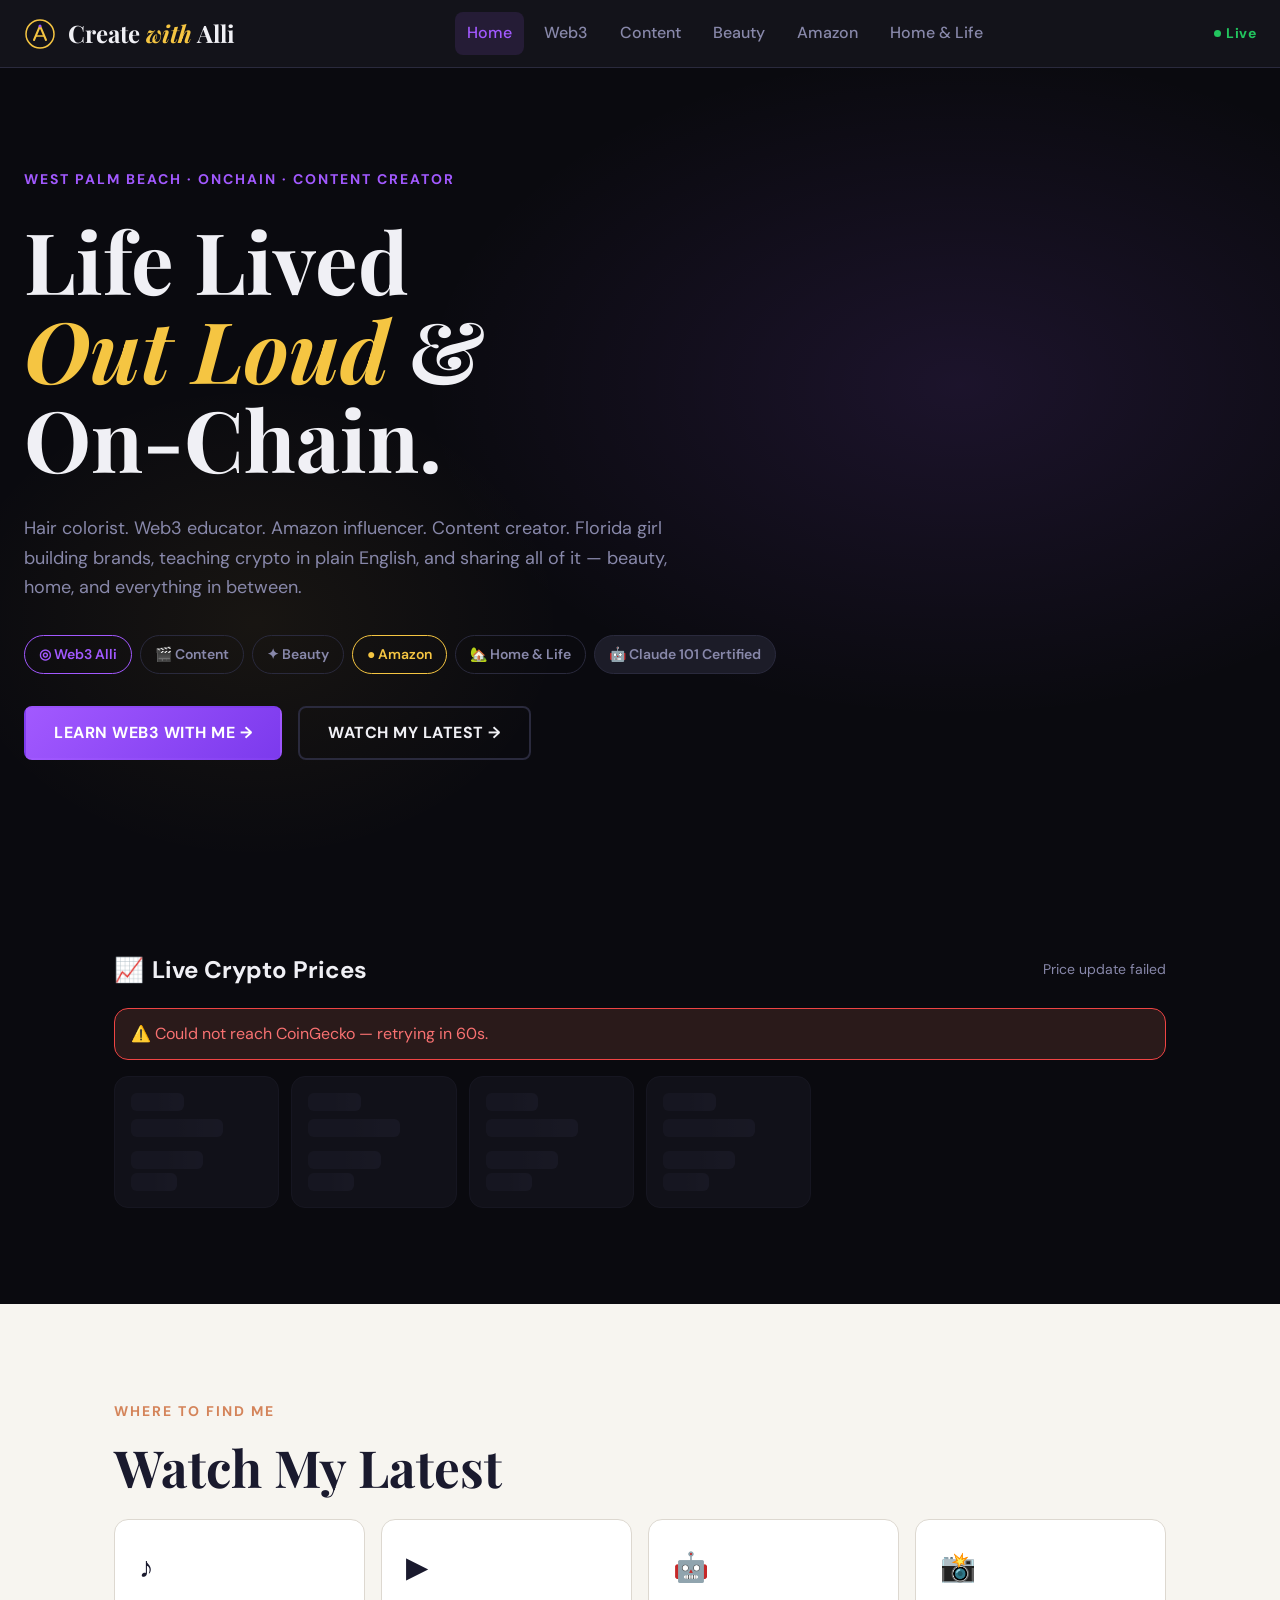
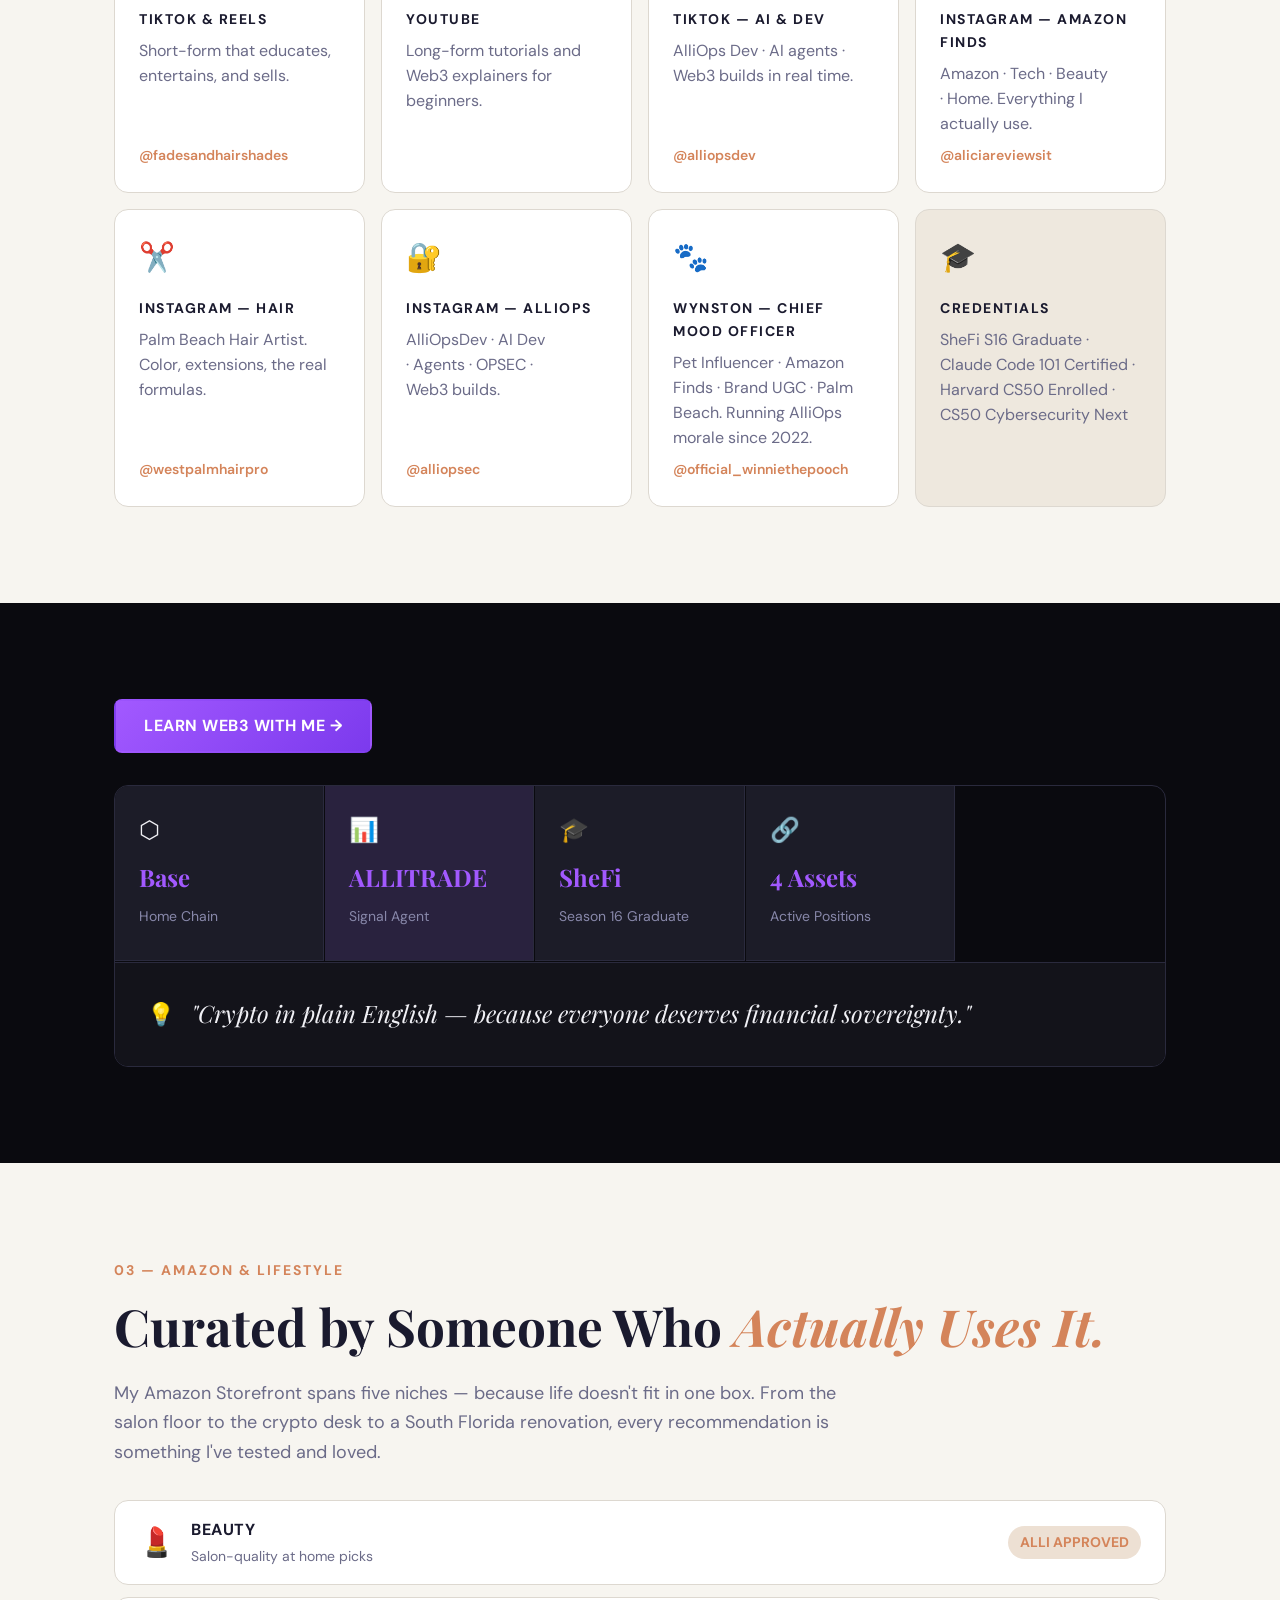
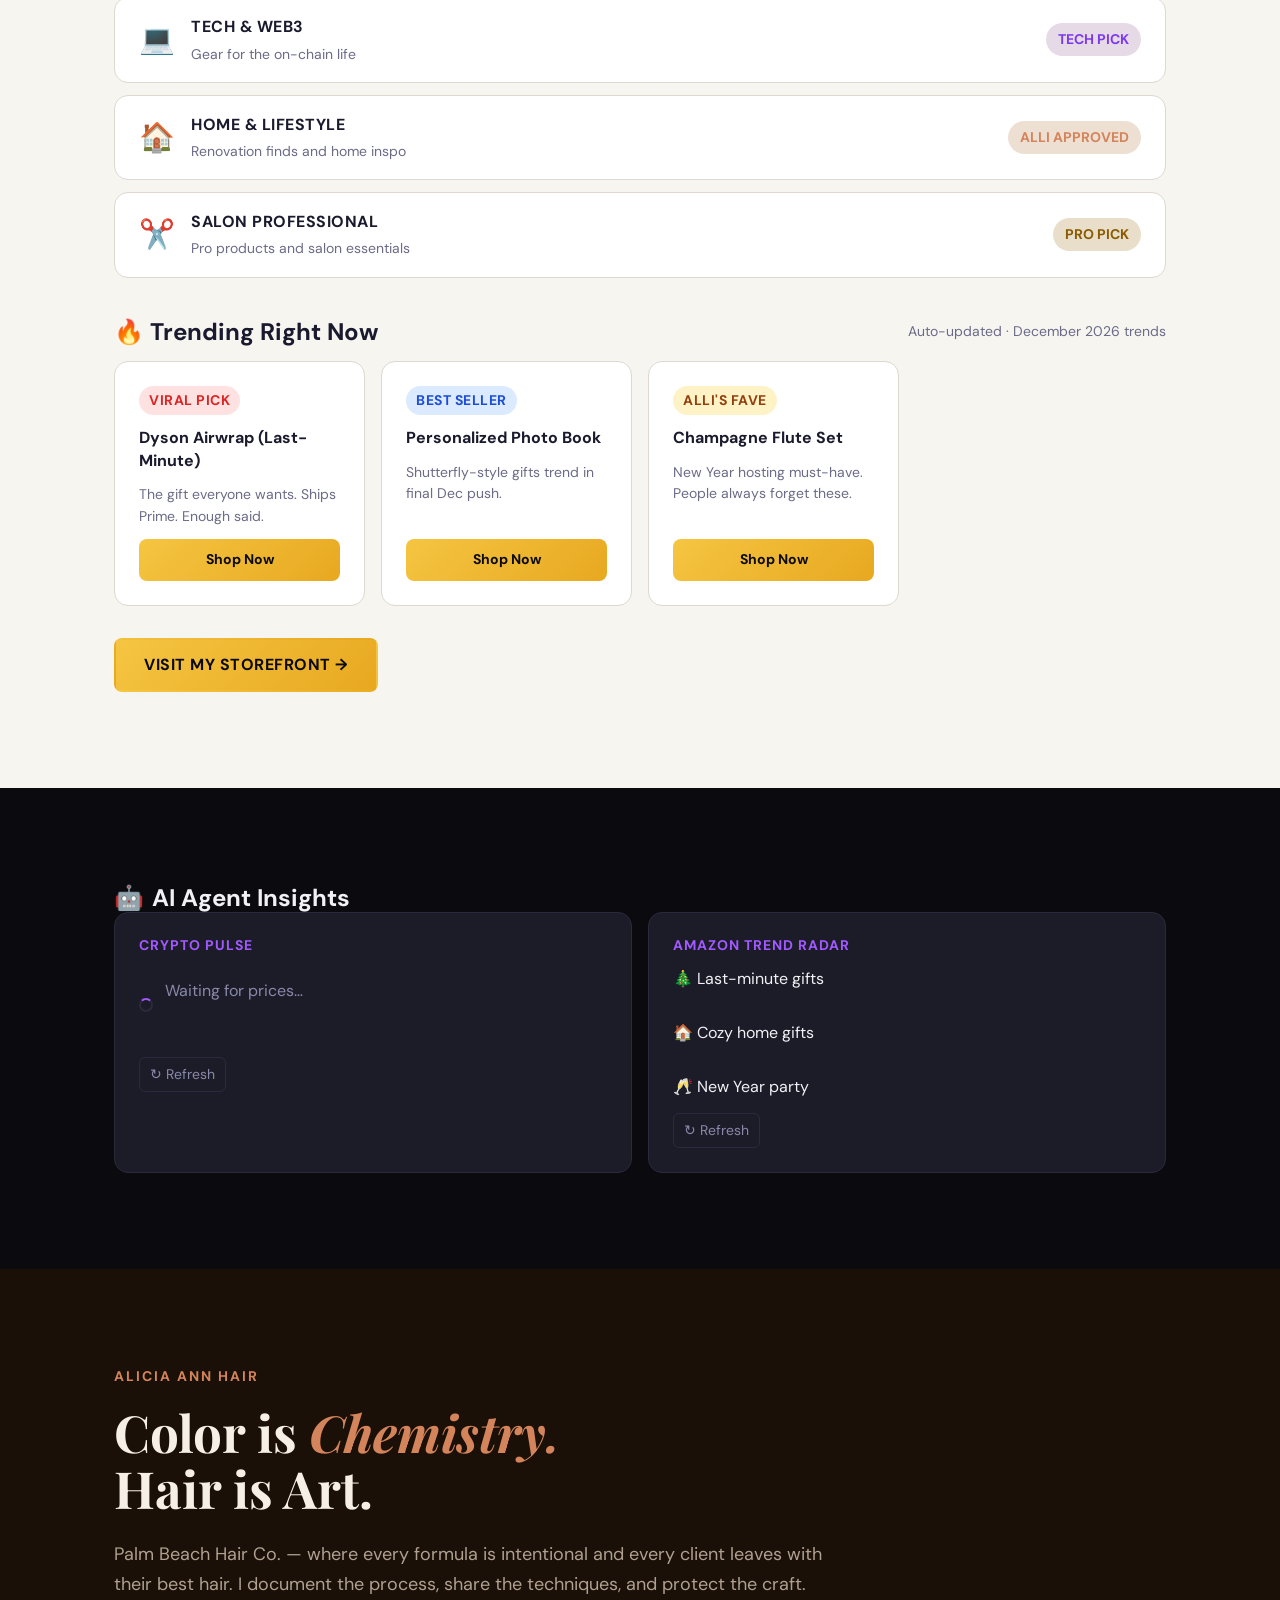
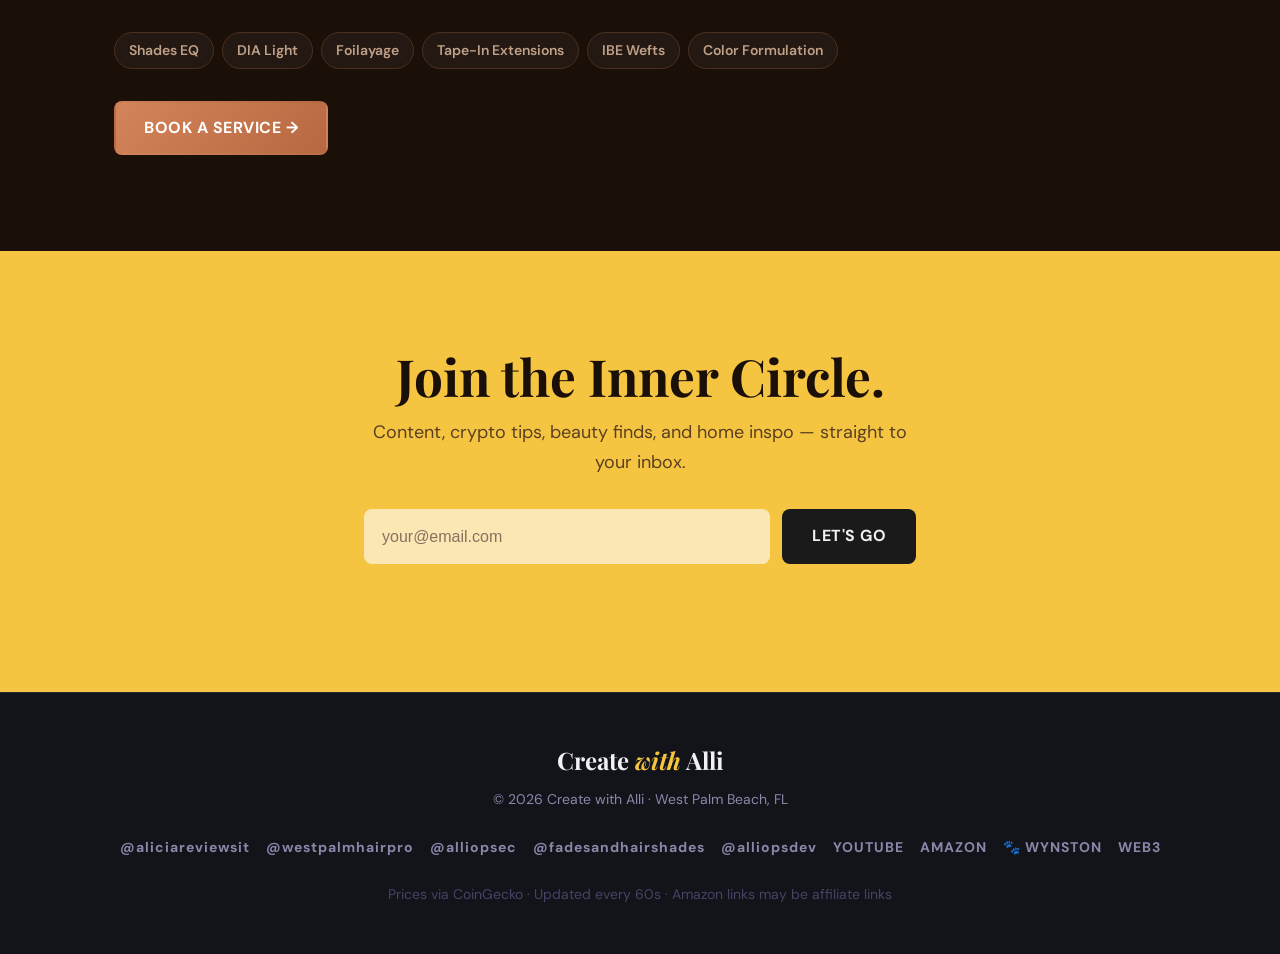
==== index.html @ 2091fcae "feat: full site — multi-page portfolio with live crypto, Amazon picks, Workers, all socials, Wynston" ====
<!DOCTYPE html>
<html lang="en" data-theme="dark">
<head>
  <meta charset="UTF-8" />
  <meta name="viewport" content="width=device-width, initial-scale=1.0" />
  <title>Create with Alli — Life Lived Out Loud & On-Chain</title>
  <meta name="description" content="Hair colorist, Web3 educator, Amazon influencer. Florida girl building brands, teaching crypto in plain English, and sharing beauty, home, and everything in between." />
  <meta name="keywords" content="createwithalli, alli, web3, crypto, amazon influencer, hair colorist, beauty, base chain, blockchain, content creator" />
  <meta property="og:title" content="Create with Alli" />
  <meta property="og:description" content="Life Lived Out Loud & On-Chain." />
  <meta property="og:url" content="https://createwithalli.com" />

  <link rel="preconnect" href="https://fonts.googleapis.com" />
  <link rel="preconnect" href="https://fonts.gstatic.com" crossorigin />
  <link href="https://fonts.googleapis.com/css2?family=Playfair+Display:ital,wght@0,700;1,400&family=DM+Sans:wght@300;400;500;600&display=swap" rel="stylesheet" />

  <link rel="stylesheet" href="style.css" />
</head>
<body>

<!-- ═══ NAV ═══ -->
<header class="site-header">
  <a href="index.html" class="logo-wrap" aria-label="Create with Alli home">
    <svg class="logo-mark" width="32" height="32" viewBox="0 0 32 32" fill="none" aria-hidden="true">
      <circle cx="16" cy="16" r="14" stroke="var(--gold)" stroke-width="1.5"/>
      <path d="M10 22 L16 8 L22 22" stroke="var(--gold)" stroke-width="2" stroke-linecap="round" stroke-linejoin="round"/>
      <path d="M11.8 18h8.4" stroke="var(--gold)" stroke-width="1.5" stroke-linecap="round"/>
      <circle cx="16" cy="8" r="1.5" fill="var(--accent)"/>
    </svg>
    <span class="logo-text">Create <em>with</em> Alli</span>
  </a>

  <nav class="site-nav" id="siteNav" aria-label="Main navigation">
    <a href="index.html" class="nav-link active">Home</a>
    <a href="pages/web3.html" class="nav-link">Web3</a>
    <a href="pages/content.html" class="nav-link">Content</a>
    <a href="pages/beauty.html" class="nav-link">Beauty</a>
    <a href="pages/amazon.html" class="nav-link">Amazon</a>
    <a href="pages/home-life.html" class="nav-link">Home & Life</a>
  </nav>

  <div class="header-actions">
    <span class="live-badge"><span class="dot"></span>Live</span>
    <button class="nav-toggle" id="navToggle" aria-expanded="false" aria-controls="siteNav" aria-label="Toggle menu">
      <span></span><span></span><span></span>
    </button>
  </div>
</header>

<main>

  <!-- ═══ HERO ═══ -->
  <section class="hero">
    <div class="hero-bg"></div>
    <div class="hero-content">
      <p class="hero-eyebrow">WEST PALM BEACH · ONCHAIN · CONTENT CREATOR</p>
      <h1 class="hero-title">Life Lived<br><em>Out Loud</em> &amp;<br>On-Chain.</h1>
      <p class="hero-bio">Hair colorist. Web3 educator. Amazon influencer. Content creator. Florida girl building brands, teaching crypto in plain English, and sharing all of it — beauty, home, and everything in between.</p>
      <div class="hero-pills">
        <a href="pages/web3.html" class="pill pill--teal">◎ Web3 Alli</a>
        <a href="pages/content.html" class="pill pill--outline">🎬 Content</a>
        <a href="pages/beauty.html" class="pill pill--outline">✦ Beauty</a>
        <a href="pages/amazon.html" class="pill pill--orange">● Amazon</a>
        <a href="pages/home-life.html" class="pill pill--outline">🏡 Home & Life</a>
        <span class="pill pill--dark">🤖 Claude 101 Certified</span>
      </div>
      <div class="hero-ctas">
        <a href="pages/web3.html" class="btn btn--primary">LEARN WEB3 WITH ME →</a>
        <a href="#latest" class="btn btn--ghost">WATCH MY LATEST →</a>
      </div>
    </div>
  </section>

  <!-- ═══ LIVE CRYPTO ═══ -->
  <section class="section" id="crypto">
    <div class="section-inner">
      <div class="section-header">
        <h2 class="section-title"><span>📈</span> Live Crypto Prices</h2>
        <span class="updated-tag" id="lastUpdated">Loading…</span>
      </div>
      <div id="errorBanner" class="error-banner" hidden></div>
      <div class="crypto-grid" id="cryptoGrid">
        <!-- skeleton -->
        <div class="coin-card skeleton-card"><div class="sk sk-w40 mb2"></div><div class="sk sk-w70 mb3"></div><div class="sk sk-w55 mb1"></div><div class="sk sk-w35"></div></div>
        <div class="coin-card skeleton-card"><div class="sk sk-w40 mb2"></div><div class="sk sk-w70 mb3"></div><div class="sk sk-w55 mb1"></div><div class="sk sk-w35"></div></div>
        <div class="coin-card skeleton-card"><div class="sk sk-w40 mb2"></div><div class="sk sk-w70 mb3"></div><div class="sk sk-w55 mb1"></div><div class="sk sk-w35"></div></div>
        <div class="coin-card skeleton-card"><div class="sk sk-w40 mb2"></div><div class="sk sk-w70 mb3"></div><div class="sk sk-w55 mb1"></div><div class="sk sk-w35"></div></div>
      </div>
    </div>
  </section>

  <!-- ═══ CONTENT / LATEST ═══ -->
  <section class="section section--light" id="latest">
    <div class="section-inner">
      <p class="section-eyebrow">WHERE TO FIND ME</p>
      <h2 class="section-title-lg">Watch My Latest</h2>
      <div class="content-grid">
        <a href="https://www.tiktok.com/@fadesandhairshades" target="_blank" rel="noopener" class="content-card">
          <div class="content-icon">♪</div>
          <div class="content-label">TIKTOK & REELS</div>
          <p class="content-desc">Short-form that educates, entertains, and sells.</p>
          <span class="content-handle">@fadesandhairshades</span>
        </a>
        <a href="https://www.youtube.com/@createwithalli" target="_blank" rel="noopener" class="content-card">
          <div class="content-icon">▶</div>
          <div class="content-label">YOUTUBE</div>
          <p class="content-desc">Long-form tutorials and Web3 explainers for beginners.</p>
        </a>
        <a href="https://www.tiktok.com/@alliopsdev" target="_blank" rel="noopener" class="content-card">
          <div class="content-icon">🤖</div>
          <div class="content-label">TIKTOK — AI & DEV</div>
          <p class="content-desc">AlliOps Dev · AI agents · Web3 builds in real time.</p>
          <span class="content-handle">@alliopsdev</span>
        </a>
        <a href="https://www.instagram.com/aliciareviewsit" target="_blank" rel="noopener" class="content-card">
          <div class="content-icon">📸</div>
          <div class="content-label">INSTAGRAM — AMAZON FINDS</div>
          <p class="content-desc">Amazon · Tech · Beauty · Home. Everything I actually use.</p>
          <span class="content-handle">@aliciareviewsit</span>
        </a>
        <a href="https://www.instagram.com/westpalmhairpro" target="_blank" rel="noopener" class="content-card">
          <div class="content-icon">✂️</div>
          <div class="content-label">INSTAGRAM — HAIR</div>
          <p class="content-desc">Palm Beach Hair Artist. Color, extensions, the real formulas.</p>
          <span class="content-handle">@westpalmhairpro</span>
        </a>
        <a href="https://www.instagram.com/alliopsec" target="_blank" rel="noopener" class="content-card">
          <div class="content-icon">🔐</div>
          <div class="content-label">INSTAGRAM — ALLIOPS</div>
          <p class="content-desc">AlliOpsDev · AI Dev · Agents · OPSEC · Web3 builds.</p>
          <span class="content-handle">@alliopsec</span>
        </a>
        <a href="https://www.instagram.com/official_winniethepooch" target="_blank" rel="noopener" class="content-card content-card--winnie">
          <div class="content-icon">🐾</div>
          <div class="content-label">WYNSTON — CHIEF MOOD OFFICER</div>
          <p class="content-desc">Pet Influencer · Amazon Finds · Brand UGC · Palm Beach. Running AlliOps morale since 2022.</p>
          <span class="content-handle">@official_winniethepooch</span>
        </a>
        <div class="content-card content-card--cred">
          <div class="content-icon">🎓</div>
          <div class="content-label">CREDENTIALS</div>
          <p class="content-desc">SheFi S16 Graduate · Claude Code 101 Certified · Harvard CS50 Enrolled · CS50 Cybersecurity Next</p>
        </div>
      </div>
    </div>
  </section>

  <!-- ═══ WEB3 SNAPSHOT ═══ -->
  <section class="section" id="web3">
    <div class="section-inner">
      <a href="pages/web3.html" class="btn btn--primary mb-section">LEARN WEB3 WITH ME →</a>
      <div class="web3-grid">
        <a href="pages/web3.html#base" class="web3-card">
          <div class="web3-icon">⬡</div>
          <div class="web3-name">Base</div>
          <div class="web3-sub">Home Chain</div>
        </a>
        <a href="pages/web3.html#allitrade" class="web3-card web3-card--accent">
          <div class="web3-icon">📊</div>
          <div class="web3-name">ALLITRADE</div>
          <div class="web3-sub">Signal Agent</div>
        </a>
        <a href="pages/web3.html#shefi" class="web3-card">
          <div class="web3-icon">🎓</div>
          <div class="web3-name">SheFi</div>
          <div class="web3-sub">Season 16 Graduate</div>
        </a>
        <a href="pages/web3.html#portfolio" class="web3-card">
          <div class="web3-icon">🔗</div>
          <div class="web3-name">4 Assets</div>
          <div class="web3-sub">Active Positions</div>
        </a>
        <div class="web3-quote">
          <span class="quote-icon">💡</span>
          <blockquote>"Crypto in plain English — because everyone deserves financial sovereignty."</blockquote>
        </div>
      </div>
    </div>
  </section>

  <!-- ═══ AMAZON ═══ -->
  <section class="section section--light" id="amazon">
    <div class="section-inner">
      <p class="section-eyebrow">03 — AMAZON & LIFESTYLE</p>
      <h2 class="section-title-lg">Curated by Someone Who <em>Actually Uses It.</em></h2>
      <p class="section-body">My Amazon Storefront spans five niches — because life doesn't fit in one box. From the salon floor to the crypto desk to a South Florida renovation, every recommendation is something I've tested and loved.</p>

      <div class="amazon-categories">
        <a href="pages/amazon.html#beauty" class="amazon-cat">
          <span class="cat-icon">💄</span>
          <div>
            <div class="cat-name">BEAUTY</div>
            <div class="cat-desc">Salon-quality at home picks</div>
          </div>
          <span class="cat-badge">ALLI APPROVED</span>
        </a>
        <a href="pages/amazon.html#web3" class="amazon-cat">
          <span class="cat-icon">💻</span>
          <div>
            <div class="cat-name">TECH & WEB3</div>
            <div class="cat-desc">Gear for the on-chain life</div>
          </div>
          <span class="cat-badge cat-badge--purple">TECH PICK</span>
        </a>
        <a href="pages/amazon.html#home" class="amazon-cat">
          <span class="cat-icon">🏠</span>
          <div>
            <div class="cat-name">HOME & LIFESTYLE</div>
            <div class="cat-desc">Renovation finds and home inspo</div>
          </div>
          <span class="cat-badge">ALLI APPROVED</span>
        </a>
        <a href="pages/amazon.html#salon" class="amazon-cat">
          <span class="cat-icon">✂️</span>
          <div>
            <div class="cat-name">SALON PROFESSIONAL</div>
            <div class="cat-desc">Pro products and salon essentials</div>
          </div>
          <span class="cat-badge cat-badge--gold">PRO PICK</span>
        </a>
      </div>

      <!-- Trending Picks — now with real structure -->
      <div class="trending-header">
        <h3 class="trending-title">🔥 Trending Right Now</h3>
        <span class="trend-meta" id="trendMeta">Updating with Amazon trends…</span>
      </div>
      <div class="amazon-picks" id="amazonPicks">
        <!-- Populated by worker / JS -->
        <div class="pick-card">
          <span class="pick-badge pick-badge--red">VIRAL PICK</span>
          <div class="pick-title" id="pick1Title">Loading trending picks…</div>
          <div class="pick-desc" id="pick1Desc">Fetching from Amazon trend radar</div>
          <a class="pick-btn" id="pick1Link" href="https://www.amazon.com/shop/createwithalli" target="_blank" rel="noopener">Shop Now</a>
        </div>
        <div class="pick-card">
          <span class="pick-badge pick-badge--blue">BEST SELLER</span>
          <div class="pick-title" id="pick2Title">Loading trending picks…</div>
          <div class="pick-desc" id="pick2Desc">Fetching from Amazon trend radar</div>
          <a class="pick-btn" id="pick2Link" href="https://www.amazon.com/shop/createwithalli" target="_blank" rel="noopener">Shop Now</a>
        </div>
        <div class="pick-card">
          <span class="pick-badge pick-badge--gold">ALLI'S FAVE</span>
          <div class="pick-title" id="pick3Title">Loading trending picks…</div>
          <div class="pick-desc" id="pick3Desc">Fetching from Amazon trend radar</div>
          <a class="pick-btn" id="pick3Link" href="https://www.amazon.com/shop/createwithalli" target="_blank" rel="noopener">Shop Now</a>
        </div>
      </div>

      <a href="https://www.amazon.com/shop/createwithalli" target="_blank" rel="noopener" class="btn btn--amazon mt-section">VISIT MY STOREFRONT →</a>
    </div>
  </section>

  <!-- ═══ AI AGENT INSIGHTS ═══ -->
  <section class="section" id="insights">
    <div class="section-inner">
      <h2 class="section-title"><span>🤖</span> AI Agent Insights</h2>
      <div class="insights-grid">
        <div class="insight-card">
          <h4 class="insight-label">Crypto Pulse</h4>
          <div class="insight-body loading" id="cryptoInsight">
            <div class="spinner"></div> Waiting for prices…
          </div>
          <button class="insight-refresh" onclick="runCryptoAgent()">↻ Refresh</button>
        </div>
        <div class="insight-card">
          <h4 class="insight-label">Amazon Trend Radar</h4>
          <div class="insight-body loading" id="amazonInsight">
            <div class="spinner"></div> Loading trends…
          </div>
          <button class="insight-refresh" onclick="runAmazonAgent()">↻ Refresh</button>
        </div>
      </div>
    </div>
  </section>

  <!-- ═══ HAIR / BEAUTY ═══ -->
  <section class="section section--dark2" id="hair">
    <div class="section-inner">
      <p class="section-eyebrow" style="color:var(--copper)">ALICIA ANN HAIR</p>
      <h2 class="section-title-lg" style="color:var(--cream)">Color is <em style="color:var(--copper)">Chemistry.</em><br>Hair is Art.</h2>
      <p class="section-body" style="color:#b0a090">Palm Beach Hair Co. — where every formula is intentional and every client leaves with their best hair. I document the process, share the techniques, and protect the craft.</p>
      <div class="specialty-tags">
        <span class="tag">Shades EQ</span>
        <span class="tag">DIA Light</span>
        <span class="tag">Foilayage</span>
        <span class="tag">Tape-In Extensions</span>
        <span class="tag">IBE Wefts</span>
        <span class="tag">Color Formulation</span>
      </div>
      <a href="pages/beauty.html" class="btn btn--copper mt-section">BOOK A SERVICE →</a>
    </div>
  </section>

  <!-- ═══ EMAIL ═══ -->
  <section class="section section--gold" id="newsletter">
    <div class="section-inner newsletter-inner">
      <h2 class="newsletter-title">Join the Inner Circle.</h2>
      <p class="newsletter-sub">Content, crypto tips, beauty finds, and home inspo — straight to your inbox.</p>
      <form class="newsletter-form" onsubmit="handleSubscribe(event)">
        <input type="email" placeholder="your@email.com" required class="newsletter-input" aria-label="Email address" />
        <button type="submit" class="btn btn--dark">LET'S GO</button>
      </form>
      <p class="newsletter-note" id="subscribeMsg"></p>
    </div>
  </section>

</main>

<!-- ═══ FOOTER ═══ -->
<footer class="site-footer">
  <div class="footer-inner">
    <div class="footer-brand">
      <span class="footer-logo">Create <em>with</em> Alli</span>
      <p class="footer-tagline">© 2026 Create with Alli · West Palm Beach, FL</p>
    </div>
    <nav class="footer-nav" aria-label="Footer navigation">
      <a href="https://www.instagram.com/aliciareviewsit" target="_blank" rel="noopener">@aliciareviewsit</a>
      <a href="https://www.instagram.com/westpalmhairpro" target="_blank" rel="noopener">@westpalmhairpro</a>
      <a href="https://www.instagram.com/alliopsec" target="_blank" rel="noopener">@alliopsec</a>
      <a href="https://www.tiktok.com/@fadesandhairshades" target="_blank" rel="noopener">@fadesandhairshades</a>
      <a href="https://www.tiktok.com/@alliopsdev" target="_blank" rel="noopener">@alliopsdev</a>
      <a href="https://www.youtube.com/@createwithalli" target="_blank" rel="noopener">YOUTUBE</a>
      <a href="https://www.amazon.com/shop/createwithalli" target="_blank" rel="noopener">AMAZON</a>
      <a href="https://www.instagram.com/official_winniethepooch" target="_blank" rel="noopener">🐾 WYNSTON</a>
      <a href="pages/web3.html">WEB3</a>
    </nav>
    <p class="footer-legal">Prices via CoinGecko · Updated every 60s · Amazon links may be affiliate links</p>
  </div>
</footer>

<script src="app.js"></script>
</body>
</html>
---- style.css ----
/* ═══════════════════════════════════════════
   CREATE WITH ALLI — Design System
   Brand: dark crypto meets warm lifestyle
   Palette: deep onyx + purple accent + gold + copper
═══════════════════════════════════════════ */

/* ── TYPE SCALE ── */
:root {
  --text-xs:   clamp(0.75rem,  0.7rem  + 0.25vw, 0.875rem);
  --text-sm:   clamp(0.875rem, 0.8rem  + 0.35vw, 1rem);
  --text-base: clamp(1rem,     0.95rem + 0.25vw, 1.125rem);
  --text-lg:   clamp(1.125rem, 1rem    + 0.75vw, 1.5rem);
  --text-xl:   clamp(1.5rem,   1.2rem  + 1.25vw, 2.25rem);
  --text-2xl:  clamp(2rem,     1.2rem  + 2.5vw,  3.5rem);
  --text-hero: clamp(2.8rem,   0.5rem  + 6vw,    6rem);
}

/* ── SPACING ── */
:root {
  --sp1: 0.25rem; --sp2: 0.5rem;  --sp3: 0.75rem;
  --sp4: 1rem;    --sp6: 1.5rem;  --sp8: 2rem;
  --sp10: 2.5rem; --sp12: 3rem;   --sp16: 4rem;
  --sp20: 5rem;   --sp24: 6rem;
}

/* ── BRAND PALETTE (dark mode native) ── */
:root, [data-theme="dark"] {
  --bg:         #0a0a0f;
  --surface:    #13131a;
  --card:       #1c1c28;
  --border:     #2a2a3d;
  --text:       #f0f0f5;
  --muted:      #8888aa;
  --faint:      #444466;

  /* Brand accents */
  --accent:     #a259ff;
  --accent-dim: #7c3aed;
  --gold:       #f5c542;
  --gold-dim:   #e8a820;
  --copper:     #d4845a;
  --green:      #22c55e;
  --red:        #ef4444;
  --cream:      #f5efe6;

  --radius:     14px;
  --radius-sm:  8px;
  --trans:      180ms cubic-bezier(0.16, 1, 0.3, 1);

  --font-display: 'Playfair Display', Georgia, serif;
  --font-body:    'DM Sans', 'Helvetica Neue', sans-serif;
}

[data-theme="light"] {
  --bg:      #f7f6f2;
  --surface: #ffffff;
  --card:    #f0ece4;
  --border:  #ddd8d0;
  --text:    #1a1a2e;
  --muted:   #6b6b88;
  --faint:   #c0bdd5;
  --accent:  #7c3aed;
  --gold:    #b07a00;
  --copper:  #c0602a;
}

/* ── BASE RESET ── */
*, *::before, *::after { box-sizing: border-box; margin: 0; padding: 0; }
html {
  -webkit-font-smoothing: antialiased;
  text-rendering: optimizeLegibility;
  scroll-behavior: smooth;
  scroll-padding-top: 80px;
}
body {
  min-height: 100dvh;
  font-family: var(--font-body);
  font-size: var(--text-base);
  color: var(--text);
  background: var(--bg);
  line-height: 1.65;
}
img, svg { display: block; max-width: 100%; height: auto; }
a { color: inherit; text-decoration: none; }
button { cursor: pointer; background: none; border: none; font: inherit; color: inherit; }

h1,h2,h3,h4,h5,h6 { text-wrap: balance; line-height: 1.15; }
p, li { text-wrap: pretty; }

:focus-visible { outline: 2px solid var(--accent); outline-offset: 3px; border-radius: 4px; }

@media (prefers-reduced-motion: reduce) {
  *, *::before, *::after {
    animation-duration: 0.01ms !important;
    animation-iteration-count: 1 !important;
    transition-duration: 0.01ms !important;
  }
}

/* ═══ ANIMATIONS ═══ */
@keyframes pulse    { 0%,100%{opacity:1} 50%{opacity:.3} }
@keyframes shimmer  { 0%{background-position:200% 0} 100%{background-position:-200% 0} }
@keyframes spin     { to{transform:rotate(360deg)} }
@keyframes fadeUp   { from{opacity:0;transform:translateY(16px)} to{opacity:1;transform:none} }

/* ═══ HEADER / NAV ═══ */
.site-header {
  position: sticky; top: 0; z-index: 200;
  background: var(--surface);
  border-bottom: 1px solid var(--border);
  height: 68px;
  padding: 0 var(--sp6);
  display: flex; align-items: center; justify-content: space-between; gap: var(--sp4);
}

.logo-wrap {
  display: flex; align-items: center; gap: var(--sp3);
  flex-shrink: 0;
}
.logo-mark { flex-shrink: 0; }
.logo-text {
  font-family: var(--font-display);
  font-size: var(--text-lg);
  font-weight: 700;
  color: var(--text);
  white-space: nowrap;
}
.logo-text em { color: var(--gold); font-style: italic; }

.site-nav {
  display: flex; align-items: center; gap: var(--sp2);
}
.nav-link {
  font-size: var(--text-sm);
  font-weight: 500;
  color: var(--muted);
  padding: var(--sp2) var(--sp3);
  border-radius: var(--radius-sm);
  transition: color var(--trans), background var(--trans);
  white-space: nowrap;
}
.nav-link:hover, .nav-link.active {
  color: var(--text);
  background: color-mix(in srgb, var(--accent) 12%, transparent);
}
.nav-link.active { color: var(--accent); }

.header-actions { display: flex; align-items: center; gap: var(--sp3); }

.live-badge {
  font-size: var(--text-xs);
  font-weight: 700;
  color: var(--green);
  display: flex; align-items: center; gap: 5px;
  letter-spacing: 0.5px;
}
.dot {
  display: inline-block;
  width: 7px; height: 7px;
  border-radius: 50%;
  background: var(--green);
  animation: pulse 2s infinite;
}

.nav-toggle {
  display: none;
  flex-direction: column;
  justify-content: center;
  gap: 5px;
  width: 36px; height: 36px;
  padding: 6px;
}
.nav-toggle span {
  display: block; height: 2px;
  background: var(--text);
  border-radius: 2px;
  transition: transform var(--trans), opacity var(--trans);
}
.nav-toggle[aria-expanded="true"] span:nth-child(1) { transform: rotate(45deg) translate(5px, 5px); }
.nav-toggle[aria-expanded="true"] span:nth-child(2) { opacity: 0; }
.nav-toggle[aria-expanded="true"] span:nth-child(3) { transform: rotate(-45deg) translate(5px, -5px); }

@media (max-width: 820px) {
  .nav-toggle { display: flex; }
  .site-nav {
    position: absolute;
    top: 68px; left: 0; right: 0;
    background: var(--surface);
    border-bottom: 1px solid var(--border);
    flex-direction: column;
    align-items: flex-start;
    padding: var(--sp4) var(--sp6);
    gap: var(--sp2);
    display: none;
  }
  .site-nav.open { display: flex; }
  .nav-link { width: 100%; padding: var(--sp3) var(--sp4); }
}

/* ═══ HERO ═══ */
.hero {
  position: relative;
  min-height: 88vh;
  display: flex; align-items: center;
  padding: var(--sp20) var(--sp6);
  overflow: hidden;
}
.hero-bg {
  position: absolute; inset: 0;
  background:
    radial-gradient(ellipse 60% 60% at 75% 40%, color-mix(in srgb, var(--accent) 12%, transparent) 0%, transparent 70%),
    radial-gradient(ellipse 40% 50% at 20% 70%, color-mix(in srgb, var(--gold) 6%, transparent) 0%, transparent 60%),
    var(--bg);
  pointer-events: none;
}
.hero-content {
  position: relative;
  max-width: 760px;
  animation: fadeUp 0.7s ease both;
}
.hero-eyebrow {
  font-size: var(--text-xs);
  font-weight: 700;
  letter-spacing: 2px;
  color: var(--accent);
  margin-bottom: var(--sp6);
}
.hero-title {
  font-family: var(--font-display);
  font-size: var(--text-hero);
  font-weight: 700;
  line-height: 1.05;
  color: var(--text);
  margin-bottom: var(--sp8);
}
.hero-title em { color: var(--gold); font-style: italic; }
.hero-bio {
  font-size: var(--text-base);
  color: var(--muted);
  max-width: 56ch;
  margin-bottom: var(--sp8);
}
.hero-pills {
  display: flex; flex-wrap: wrap; gap: var(--sp2);
  margin-bottom: var(--sp8);
}
.pill {
  font-size: var(--text-xs);
  font-weight: 600;
  padding: 7px 14px;
  border-radius: 999px;
  border: 1.5px solid transparent;
  transition: opacity var(--trans);
}
.pill:hover { opacity: 0.8; }
.pill--teal   { border-color: var(--accent); color: var(--accent); }
.pill--outline{ border-color: var(--border); color: var(--muted); }
.pill--orange { border-color: var(--gold); color: var(--gold); }
.pill--dark   { background: var(--card); border-color: var(--border); color: var(--muted); }
.hero-ctas { display: flex; flex-wrap: wrap; gap: var(--sp4); }

/* ═══ BUTTONS ═══ */
.btn {
  display: inline-flex; align-items: center; justify-content: center;
  font-size: var(--text-sm);
  font-weight: 700;
  letter-spacing: 0.5px;
  padding: 12px 28px;
  border-radius: var(--radius-sm);
  border: 2px solid transparent;
  transition: opacity var(--trans), transform var(--trans), box-shadow var(--trans);
  white-space: nowrap;
}
.btn:hover { opacity: 0.88; transform: translateY(-1px); }
.btn--primary {
  background: linear-gradient(135deg, var(--accent), var(--accent-dim));
  color: #fff;
}
.btn--ghost {
  background: transparent;
  border-color: var(--border);
  color: var(--text);
}
.btn--ghost:hover { border-color: var(--accent); color: var(--accent); }
.btn--amazon {
  background: linear-gradient(135deg, var(--gold), var(--gold-dim));
  color: #0a0a0f;
}
.btn--copper {
  background: linear-gradient(135deg, var(--copper), #b86840);
  color: #fff;
}
.btn--dark { background: #1a1a1a; color: var(--text); }
.mb-section { margin-bottom: var(--sp8); }
.mt-section { margin-top: var(--sp8); display: block; width: fit-content; }

/* ═══ SECTIONS ═══ */
.section {
  padding-block: clamp(var(--sp12), 8vw, var(--sp24));
}
.section--light {
  background: #f7f5f0;
  color: #1a1a2e;
  --text: #1a1a2e;
  --muted: #6b6b88;
  --card: #ffffff;
  --border: #ddd8d0;
}
.section--dark2 {
  background: #1a1008;
  --accent: var(--copper);
}
.section--gold {
  background: var(--gold);
  color: #1a1008;
}
.section-inner {
  max-width: 1100px;
  margin: 0 auto;
  padding-inline: var(--sp6);
}
.section-eyebrow {
  font-size: var(--text-xs);
  font-weight: 700;
  letter-spacing: 2px;
  color: var(--gold);
  margin-bottom: var(--sp4);
  text-transform: uppercase;
}
.section--light .section-eyebrow { color: var(--copper); }
.section-header {
  display: flex; align-items: center; justify-content: space-between;
  margin-bottom: var(--sp6);
  flex-wrap: wrap; gap: var(--sp2);
}
.section-title {
  font-size: var(--text-lg);
  font-weight: 700;
  display: flex; align-items: center; gap: var(--sp2);
}
.section-title-lg {
  font-family: var(--font-display);
  font-size: var(--text-2xl);
  font-weight: 700;
  line-height: 1.1;
  margin-bottom: var(--sp6);
}
.section-title-lg em { color: var(--copper); font-style: italic; }
.section-body {
  font-size: var(--text-base);
  color: var(--muted);
  max-width: 62ch;
  margin-bottom: var(--sp8);
}
.updated-tag {
  font-size: var(--text-xs);
  color: var(--muted);
  display: flex; align-items: center; gap: 5px;
}

/* ═══ CRYPTO GRID ═══ */
.crypto-grid {
  display: grid;
  grid-template-columns: repeat(auto-fill, minmax(155px, 1fr));
  gap: var(--sp3);
}
.coin-card {
  background: var(--card);
  border: 1px solid var(--border);
  border-radius: var(--radius);
  padding: var(--sp4);
  transition: transform var(--trans), border-color var(--trans);
}
.coin-card:hover { transform: translateY(-2px); border-color: var(--accent); }
.coin-ticker { font-size: var(--text-xs); font-weight: 700; letter-spacing: 1px; color: var(--muted); text-transform: uppercase; margin-bottom: 2px; }
.coin-name   { font-size: var(--text-sm); font-weight: 600; color: var(--text); margin-bottom: var(--sp3); white-space: nowrap; overflow: hidden; text-overflow: ellipsis; }
.coin-price  { font-size: 1.05rem; font-weight: 700; color: var(--text); margin-bottom: 4px; }
.coin-change { font-size: var(--text-xs); font-weight: 600; }
.up { color: var(--green); } .down { color: var(--red); }

/* Skeleton */
.skeleton-card { opacity: 0.4; }
.sk {
  background: linear-gradient(90deg, var(--border) 25%, #2f2f45 50%, var(--border) 75%);
  background-size: 200% 100%;
  animation: shimmer 1.4s infinite;
  border-radius: 6px; height: 1em;
}
.sk-w40{width:40%} .sk-w70{width:70%} .sk-w55{width:55%} .sk-w35{width:35%}
.mb1{margin-bottom:4px} .mb2{margin-bottom:8px} .mb3{margin-bottom:14px}

.error-banner {
  background: #2a1a1a; border: 1px solid var(--red); border-radius: var(--radius);
  padding: var(--sp3) var(--sp4); font-size: var(--text-sm); color: #f87171;
  margin-bottom: var(--sp4);
}
.error-banner[hidden] { display: none; }

/* ═══ CONTENT GRID ═══ */
.content-grid {
  display: grid;
  grid-template-columns: repeat(auto-fill, minmax(200px, 1fr));
  gap: var(--sp4);
}
.content-card {
  background: var(--card, #fff);
  border: 1px solid var(--border, #e0dbd3);
  border-radius: var(--radius);
  padding: var(--sp6);
  display: flex; flex-direction: column; gap: var(--sp2);
  transition: transform var(--trans), box-shadow var(--trans);
}
.content-card:hover { transform: translateY(-3px); box-shadow: 0 8px 24px rgba(0,0,0,0.12); }
.content-icon { font-size: 1.8rem; margin-bottom: var(--sp2); }
.content-label { font-size: var(--text-xs); font-weight: 700; letter-spacing: 1.5px; color: #1a1a2e; text-transform: uppercase; }
.content-desc  { font-size: var(--text-sm); color: #6b6b88; line-height: 1.55; flex: 1; }
.content-handle { font-size: var(--text-xs); color: var(--copper); font-weight: 600; }
.content-card--cred { background: color-mix(in srgb, #f0ece4 80%, #e8d8c8); }

/* ═══ WEB3 GRID ═══ */
.web3-grid {
  display: grid;
  grid-template-columns: repeat(auto-fill, minmax(200px, 1fr));
  gap: 1px;
  border: 1px solid var(--border);
  border-radius: var(--radius);
  overflow: hidden;
}
.web3-card {
  background: var(--card);
  padding: var(--sp6) var(--sp6) var(--sp8);
  border-right: 1px solid var(--border);
  border-bottom: 1px solid var(--border);
  transition: background var(--trans);
  display: flex; flex-direction: column; gap: var(--sp2);
}
.web3-card:hover { background: color-mix(in srgb, var(--accent) 8%, var(--card)); }
.web3-card--accent { background: color-mix(in srgb, var(--accent) 10%, var(--card)); }
.web3-icon { font-size: 1.5rem; }
.web3-name { font-family: var(--font-display); font-size: var(--text-lg); font-weight: 700; color: var(--accent); }
.web3-sub  { font-size: var(--text-xs); color: var(--muted); }
.web3-quote {
  grid-column: 1/-1;
  background: var(--surface);
  padding: var(--sp8) var(--sp8);
  display: flex; align-items: flex-start; gap: var(--sp4);
  border-top: 1px solid var(--border);
}
.web3-quote blockquote {
  font-family: var(--font-display);
  font-size: var(--text-lg);
  font-style: italic;
  color: var(--text);
  line-height: 1.5;
}
.quote-icon { font-size: 1.4rem; flex-shrink: 0; margin-top: 2px; }

/* ═══ AMAZON CATEGORIES ═══ */
.amazon-categories {
  display: flex; flex-direction: column; gap: var(--sp3);
  margin-bottom: var(--sp10);
}
.amazon-cat {
  background: var(--card, #fff);
  border: 1px solid var(--border, #e0dbd3);
  border-radius: var(--radius);
  padding: var(--sp4) var(--sp6);
  display: flex; align-items: center; gap: var(--sp4);
  transition: transform var(--trans), box-shadow var(--trans);
  cursor: pointer;
}
.amazon-cat:hover { transform: translateX(4px); box-shadow: 0 4px 16px rgba(0,0,0,0.1); }
.cat-icon { font-size: 1.8rem; flex-shrink: 0; }
.amazon-cat > div { flex: 1; }
.cat-name { font-size: var(--text-sm); font-weight: 700; letter-spacing: 0.5px; color: #1a1a2e; text-transform: uppercase; margin-bottom: 2px; }
.cat-desc { font-size: var(--text-xs); color: #6b6b88; }
.cat-badge {
  font-size: var(--text-xs); font-weight: 700;
  padding: 5px 12px; border-radius: 999px;
  background: color-mix(in srgb, var(--copper) 12%, #f0ece4);
  color: var(--copper);
  white-space: nowrap; flex-shrink: 0;
}
.cat-badge--purple { background: color-mix(in srgb, #a259ff 12%, #f0ece4); color: #7c3aed; }
.cat-badge--gold   { background: color-mix(in srgb, #b07a00 12%, #f0ece4); color: #8a5b00; }

/* ═══ TRENDING PICKS ═══ */
.trending-header {
  display: flex; align-items: center; justify-content: space-between;
  margin-bottom: var(--sp4); flex-wrap: wrap; gap: var(--sp2);
}
.trending-title { font-size: var(--text-lg); font-weight: 700; color: #1a1a2e; }
.trend-meta { font-size: var(--text-xs); color: #6b6b88; }
.amazon-picks {
  display: grid;
  grid-template-columns: repeat(auto-fill, minmax(220px, 1fr));
  gap: var(--sp4);
}
.pick-card {
  background: var(--card, #fff);
  border: 1px solid var(--border, #e0dbd3);
  border-radius: var(--radius);
  padding: var(--sp6);
  display: flex; flex-direction: column; gap: var(--sp3);
  transition: transform var(--trans), border-color var(--trans);
}
.pick-card:hover { transform: translateY(-2px); }
.pick-badge {
  font-size: var(--text-xs); font-weight: 700;
  padding: 3px 10px; border-radius: 999px;
  width: fit-content;
  letter-spacing: 0.5px;
}
.pick-badge--red  { background: #fee2e2; color: #dc2626; }
.pick-badge--blue { background: #dbeafe; color: #1d4ed8; }
.pick-badge--gold { background: #fef3c7; color: #92400e; }
.pick-title { font-size: var(--text-sm); font-weight: 700; color: #1a1a2e; line-height: 1.4; }
.pick-desc  { font-size: var(--text-xs); color: #6b6b88; line-height: 1.55; flex: 1; }
.pick-btn {
  display: inline-flex; align-items: center; justify-content: center;
  background: linear-gradient(135deg, #f5c542, #e8a820);
  color: #0a0a0f; font-weight: 700; font-size: var(--text-xs);
  padding: 9px 16px; border-radius: var(--radius-sm);
  text-align: center; transition: opacity var(--trans);
}
.pick-btn:hover { opacity: 0.88; }

/* ═══ INSIGHTS ═══ */
.insights-grid {
  display: grid; grid-template-columns: 1fr 1fr; gap: var(--sp4);
}
@media (max-width: 640px) { .insights-grid { grid-template-columns: 1fr; } }
.insight-card {
  background: var(--card); border: 1px solid var(--border);
  border-radius: var(--radius); padding: var(--sp6);
}
.insight-label {
  font-size: var(--text-xs); font-weight: 700; letter-spacing: 1px;
  text-transform: uppercase; color: var(--accent); margin-bottom: var(--sp3);
}
.insight-body {
  font-size: var(--text-sm); color: var(--muted); line-height: 1.7;
  white-space: pre-wrap; min-height: 80px;
}
.insight-body.loading { display: flex; align-items: center; gap: var(--sp2); }
.spinner {
  width: 14px; height: 14px;
  border: 2px solid var(--border); border-top-color: var(--accent);
  border-radius: 50%; animation: spin 0.8s linear infinite; flex-shrink: 0;
}
.insight-refresh {
  background: none; border: 1px solid var(--border); color: var(--muted);
  font-size: var(--text-xs); padding: 5px 10px; border-radius: 6px;
  margin-top: var(--sp3); transition: border-color var(--trans), color var(--trans);
}
.insight-refresh:hover { border-color: var(--accent); color: var(--accent); }

/* ═══ HAIR / BEAUTY SECTION ═══ */
.specialty-tags {
  display: flex; flex-wrap: wrap; gap: var(--sp2); margin-top: var(--sp6);
}
.tag {
  font-size: var(--text-xs); font-weight: 600;
  padding: 6px 14px; border-radius: 999px;
  border: 1px solid #4a3020; color: #c0a088;
  background: rgba(255,255,255,0.04);
}

/* ═══ NEWSLETTER ═══ */
.newsletter-inner {
  max-width: 600px; margin: 0 auto; text-align: center;
}
.newsletter-title {
  font-family: var(--font-display);
  font-size: var(--text-2xl);
  font-weight: 700;
  color: #1a1008;
  margin-bottom: var(--sp3);
}
.newsletter-sub {
  font-size: var(--text-base);
  color: #5a4020;
  margin-bottom: var(--sp8);
}
.newsletter-form {
  display: flex; gap: var(--sp3); flex-wrap: wrap; justify-content: center;
}
.newsletter-input {
  flex: 1; min-width: 220px;
  padding: 14px 18px;
  border-radius: var(--radius-sm);
  border: none;
  background: rgba(255,255,255,0.6);
  color: #1a1008;
  font-size: var(--text-sm);
}
.newsletter-input::placeholder { color: #8a7060; }
.newsletter-input:focus { outline: 2px solid #1a1008; background: rgba(255,255,255,0.8); }
.newsletter-note { font-size: var(--text-xs); color: #5a4020; margin-top: var(--sp3); min-height: 20px; }

/* ═══ FOOTER ═══ */
.site-footer {
  background: var(--surface, #13131a);
  border-top: 1px solid var(--border);
  padding: var(--sp12) var(--sp6);
}
.footer-inner {
  max-width: 1100px; margin: 0 auto;
  display: flex; flex-direction: column; gap: var(--sp6); align-items: center;
  text-align: center;
}
.footer-logo {
  font-family: var(--font-display);
  font-size: var(--text-lg); font-weight: 700; color: var(--text, #f0f0f5);
}
.footer-logo em { color: var(--gold); font-style: italic; }
.footer-tagline { font-size: var(--text-xs); color: var(--muted); margin-top: var(--sp2); }
.footer-nav {
  display: flex; flex-wrap: wrap; gap: var(--sp4); justify-content: center;
}
.footer-nav a {
  font-size: var(--text-xs); font-weight: 700; letter-spacing: 1px;
  color: var(--muted, #8888aa);
  transition: color var(--trans);
}
.footer-nav a:hover { color: var(--accent); }
.footer-legal { font-size: var(--text-xs); color: var(--faint, #444466); }

/* ═══ PAGE SHELL (for subpages) ═══ */
.page-hero {
  padding: var(--sp16) var(--sp6) var(--sp12);
  max-width: 1100px; margin: 0 auto;
}
.page-eyebrow {
  font-size: var(--text-xs); font-weight: 700; letter-spacing: 2px;
  color: var(--accent); text-transform: uppercase; margin-bottom: var(--sp4);
}
.page-title {
  font-family: var(--font-display);
  font-size: var(--text-2xl); font-weight: 700;
  color: var(--text); margin-bottom: var(--sp4);
}
.page-title em { color: var(--gold); font-style: italic; }
.page-subtitle { font-size: var(--text-base); color: var(--muted); max-width: 56ch; }

/* ═══ TREND ALERT PANEL (SEO) ═══ */
.trend-alert-panel {
  background: color-mix(in srgb, var(--accent) 8%, var(--card));
  border: 1px solid color-mix(in srgb, var(--accent) 30%, var(--border));
  border-radius: var(--radius);
  padding: var(--sp6);
  margin-bottom: var(--sp8);
}
.trend-alert-title {
  font-size: var(--text-sm); font-weight: 700;
  color: var(--accent); margin-bottom: var(--sp4);
  display: flex; align-items: center; gap: var(--sp2);
}
.trend-keywords {
  display: flex; flex-wrap: wrap; gap: var(--sp2);
  margin-bottom: var(--sp4);
}
.kw-tag {
  font-size: var(--text-xs); font-weight: 600;
  padding: 5px 12px; border-radius: 999px;
  background: color-mix(in srgb, var(--accent) 15%, transparent);
  color: var(--accent); border: 1px solid color-mix(in srgb, var(--accent) 30%, transparent);
}
.kw-tag.trending { background: color-mix(in srgb, var(--gold) 15%, transparent); color: var(--gold); border-color: color-mix(in srgb, var(--gold) 30%, transparent); }
.trend-desc { font-size: var(--text-xs); color: var(--muted); line-height: 1.6; }

/* ═══ RESPONSIVE ═══ */
@media (max-width: 640px) {
  .hero { padding-block: var(--sp12); min-height: auto; }
  .web3-grid { grid-template-columns: 1fr 1fr; }
  .crypto-grid { grid-template-columns: repeat(2, 1fr); }
  .hero-ctas { flex-direction: column; }
}
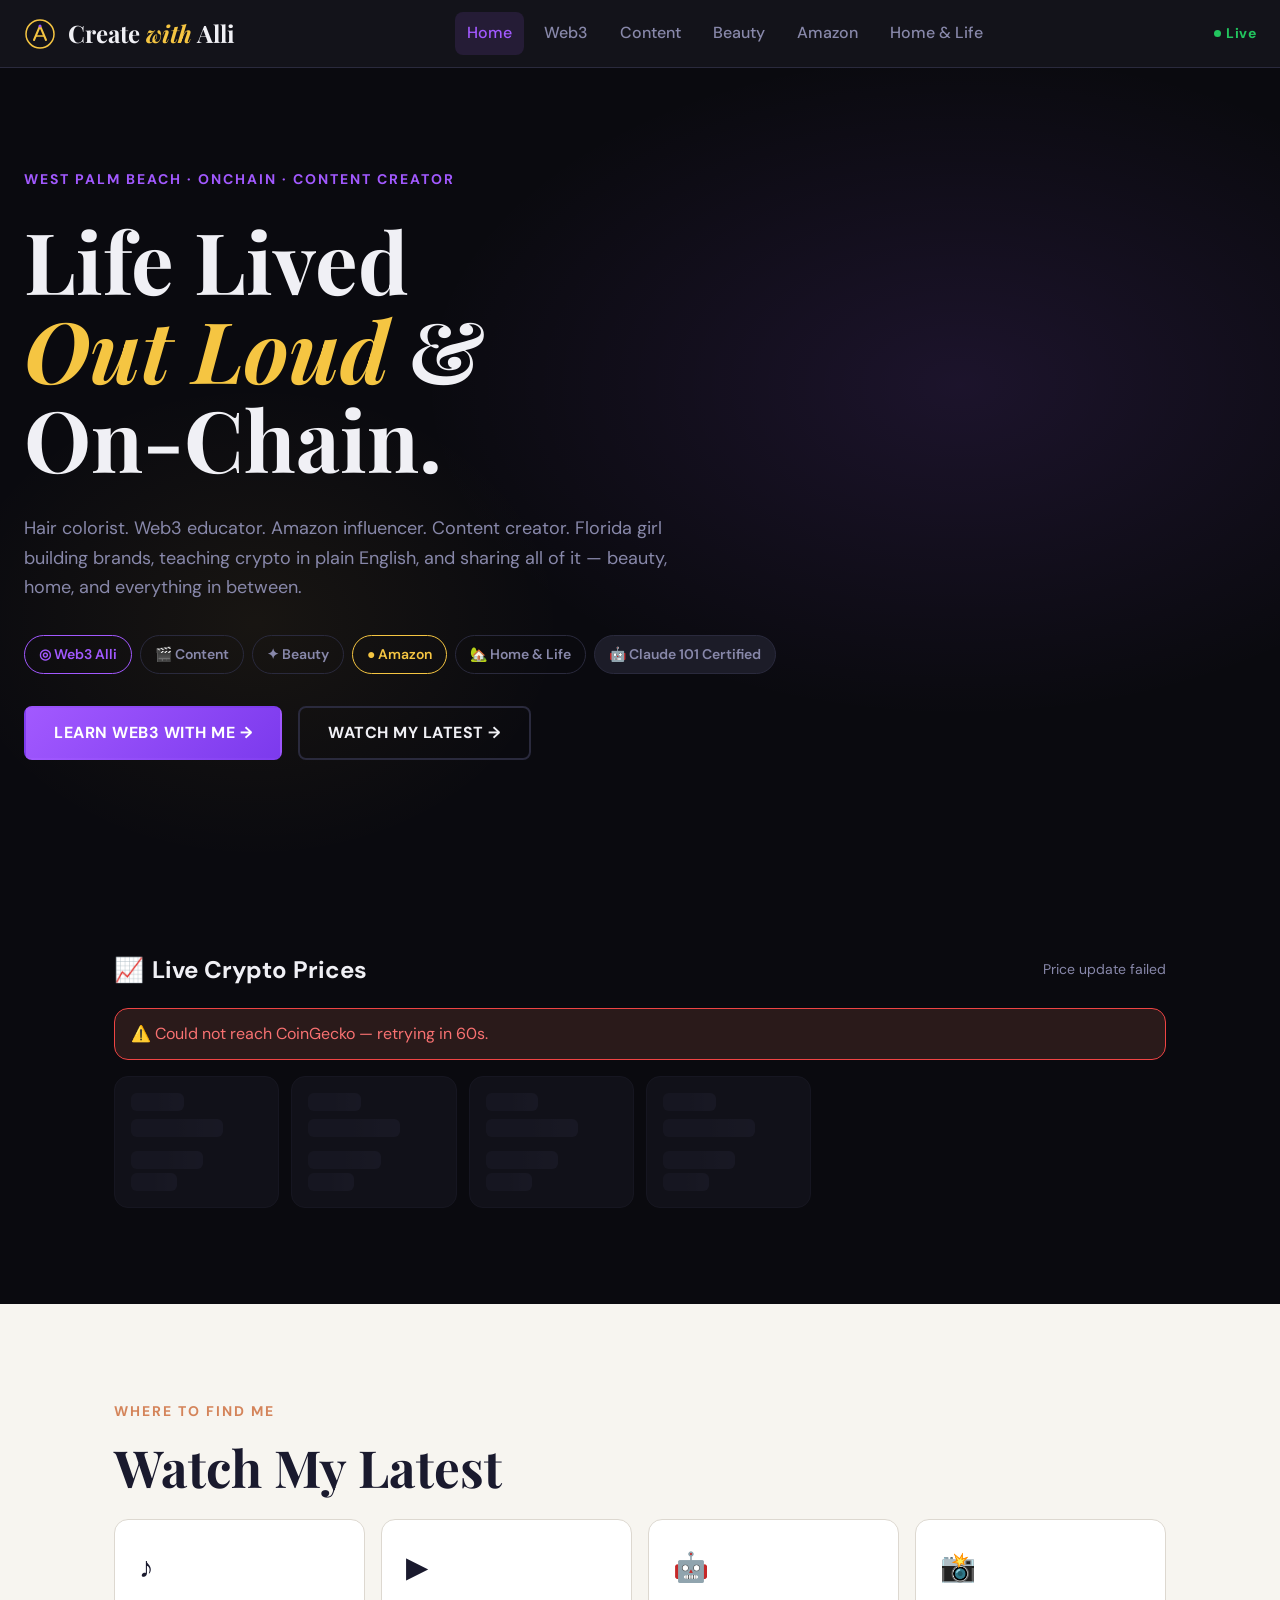
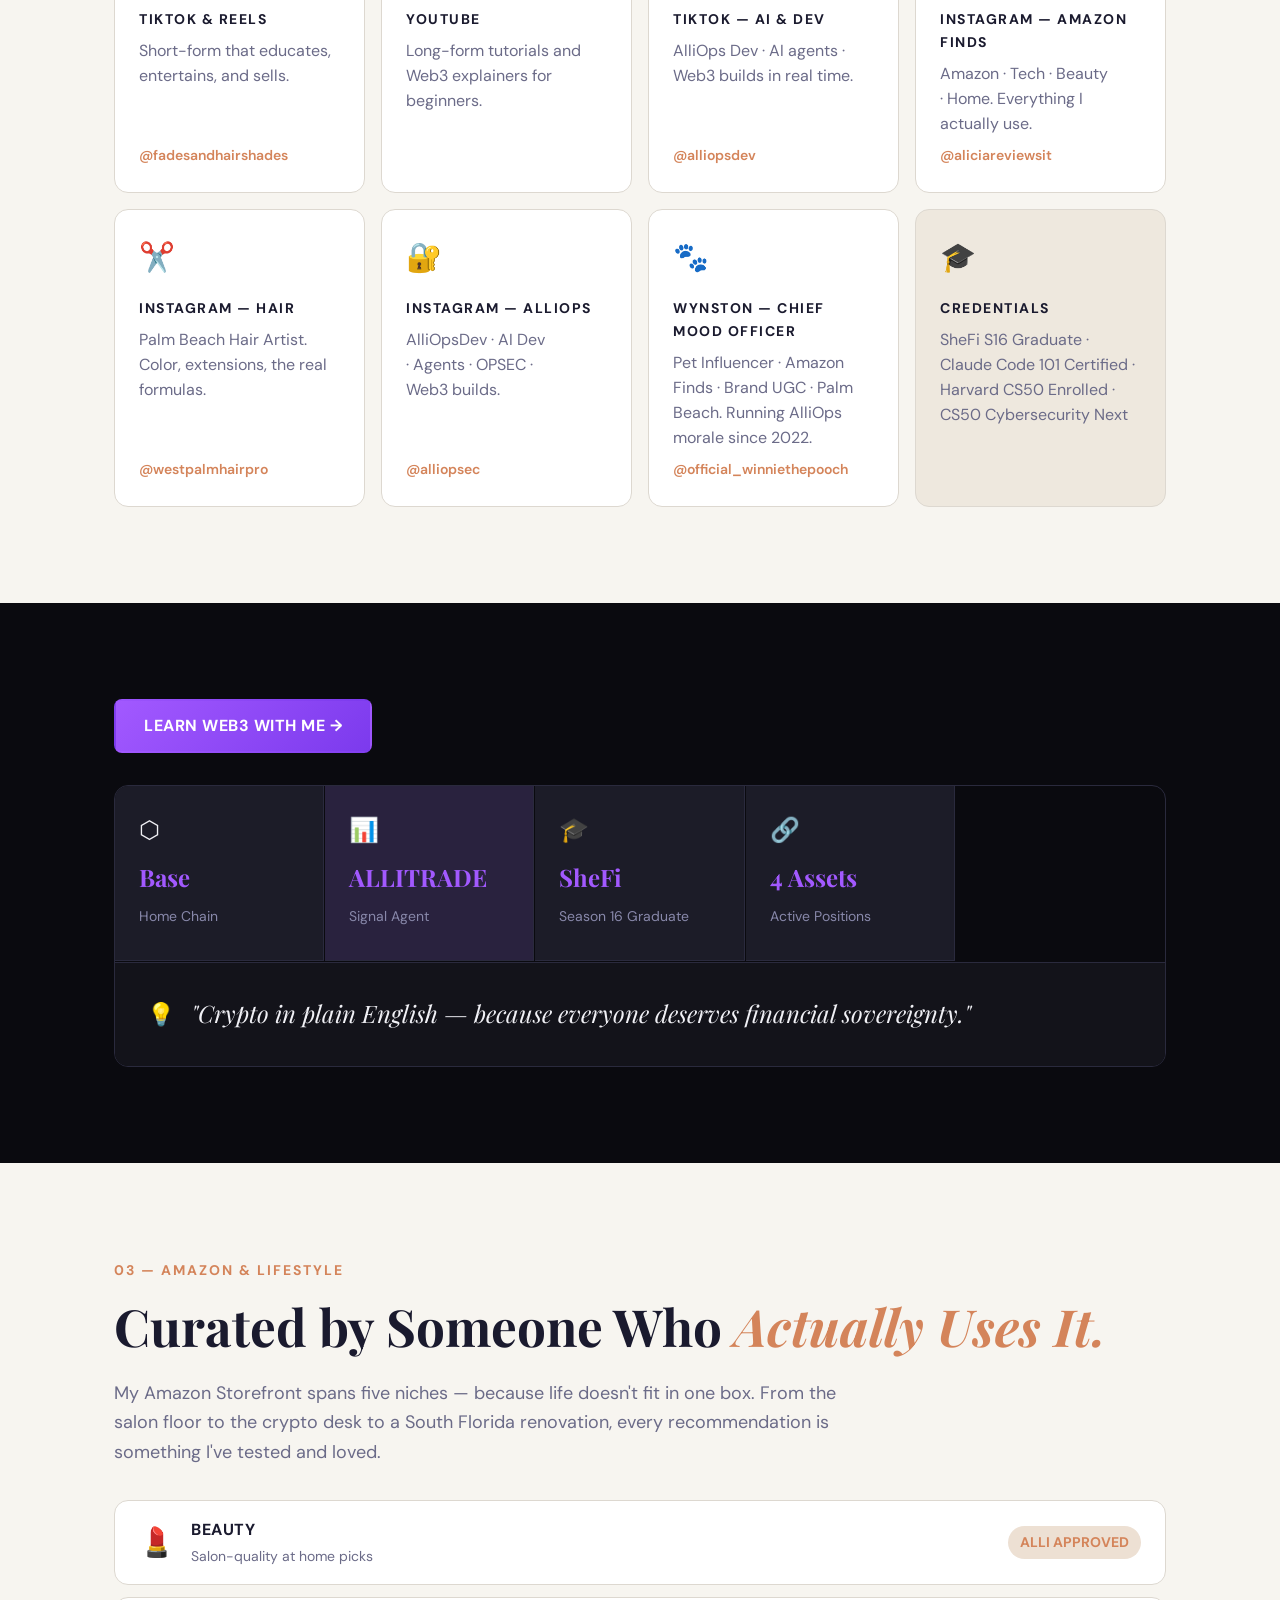
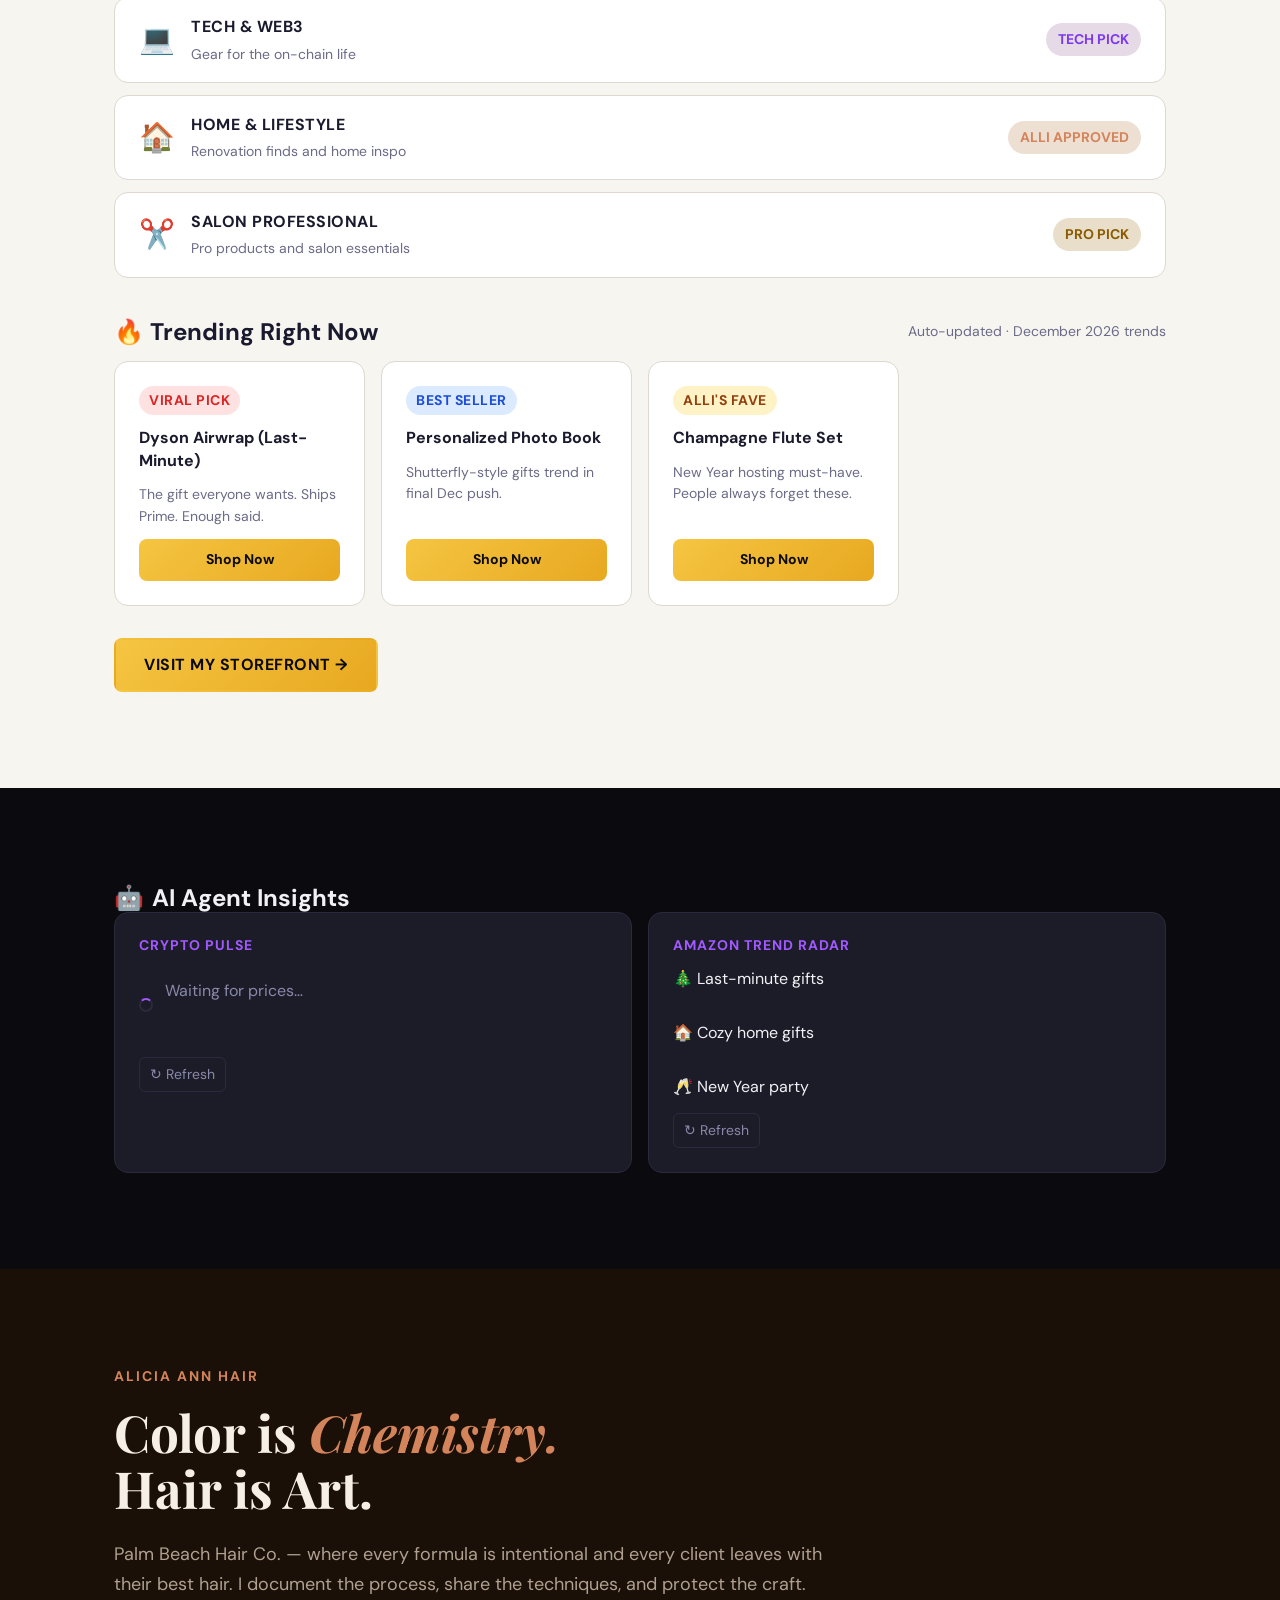
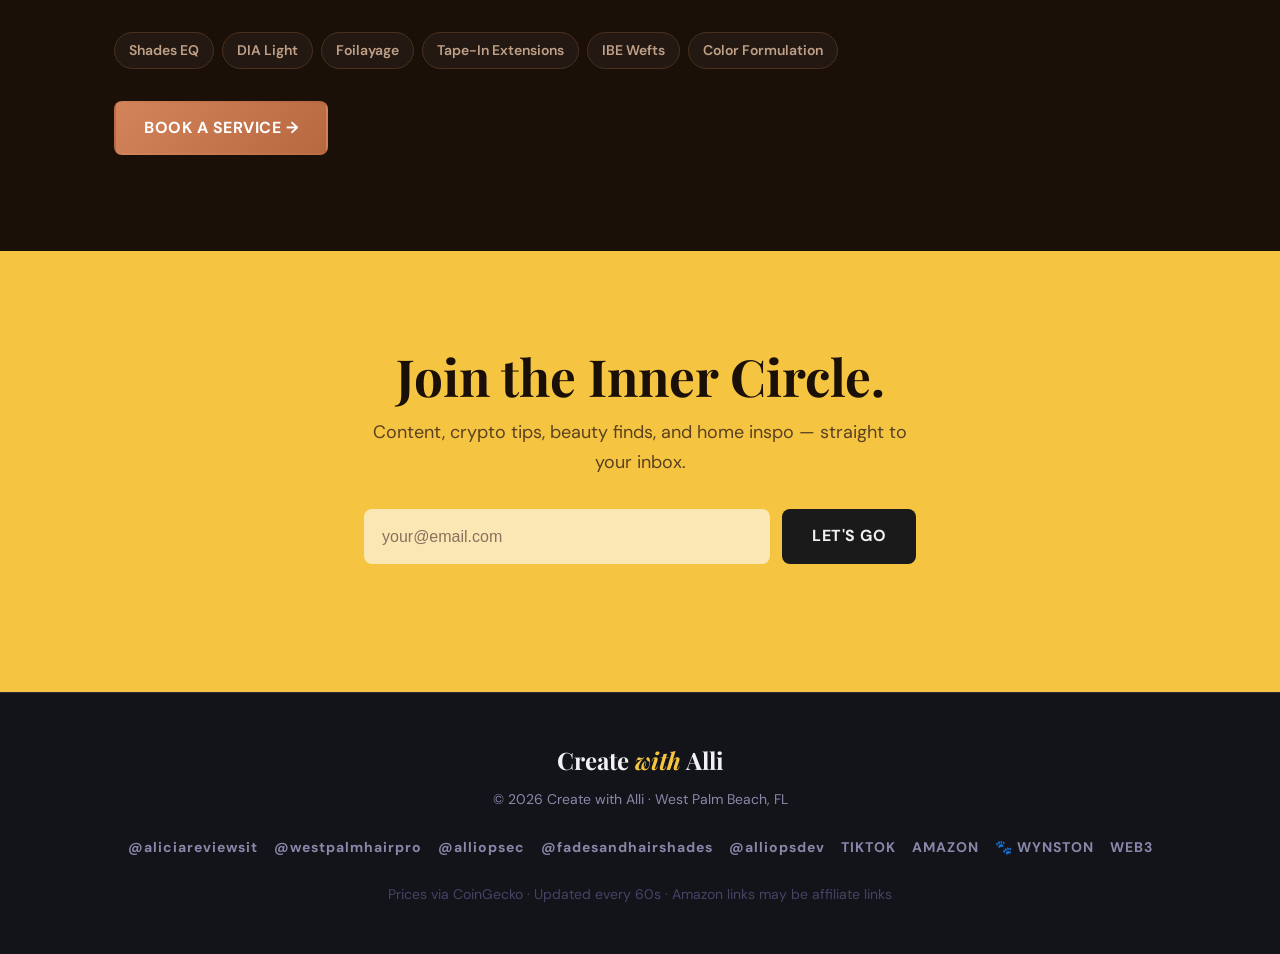
==== commit 9d6bb572: "fix: replace @createwithalli socials — Instagram → @alliopsec, YouTube → TikTok @alliopsdev across a" ====
--- a/index.html
+++ b/index.html
@@ -101,7 +101,7 @@
           <p class="content-desc">Short-form that educates, entertains, and sells.</p>
           <span class="content-handle">@fadesandhairshades</span>
         </a>
-        <a href="https://www.youtube.com/@createwithalli" target="_blank" rel="noopener" class="content-card">
+        <a href="https://www.tiktok.com/@alliopsdev" target="_blank" rel="noopener" class="content-card">
           <div class="content-icon">▶</div>
           <div class="content-label">YOUTUBE</div>
           <p class="content-desc">Long-form tutorials and Web3 explainers for beginners.</p>
@@ -320,7 +320,7 @@
       <a href="https://www.instagram.com/alliopsec" target="_blank" rel="noopener">@alliopsec</a>
       <a href="https://www.tiktok.com/@fadesandhairshades" target="_blank" rel="noopener">@fadesandhairshades</a>
       <a href="https://www.tiktok.com/@alliopsdev" target="_blank" rel="noopener">@alliopsdev</a>
-      <a href="https://www.youtube.com/@createwithalli" target="_blank" rel="noopener">YOUTUBE</a>
+      <a href="https://www.tiktok.com/@alliopsdev" target="_blank" rel="noopener">TIKTOK</a>
       <a href="https://www.amazon.com/shop/createwithalli" target="_blank" rel="noopener">AMAZON</a>
       <a href="https://www.instagram.com/official_winniethepooch" target="_blank" rel="noopener">🐾 WYNSTON</a>
       <a href="pages/web3.html">WEB3</a>
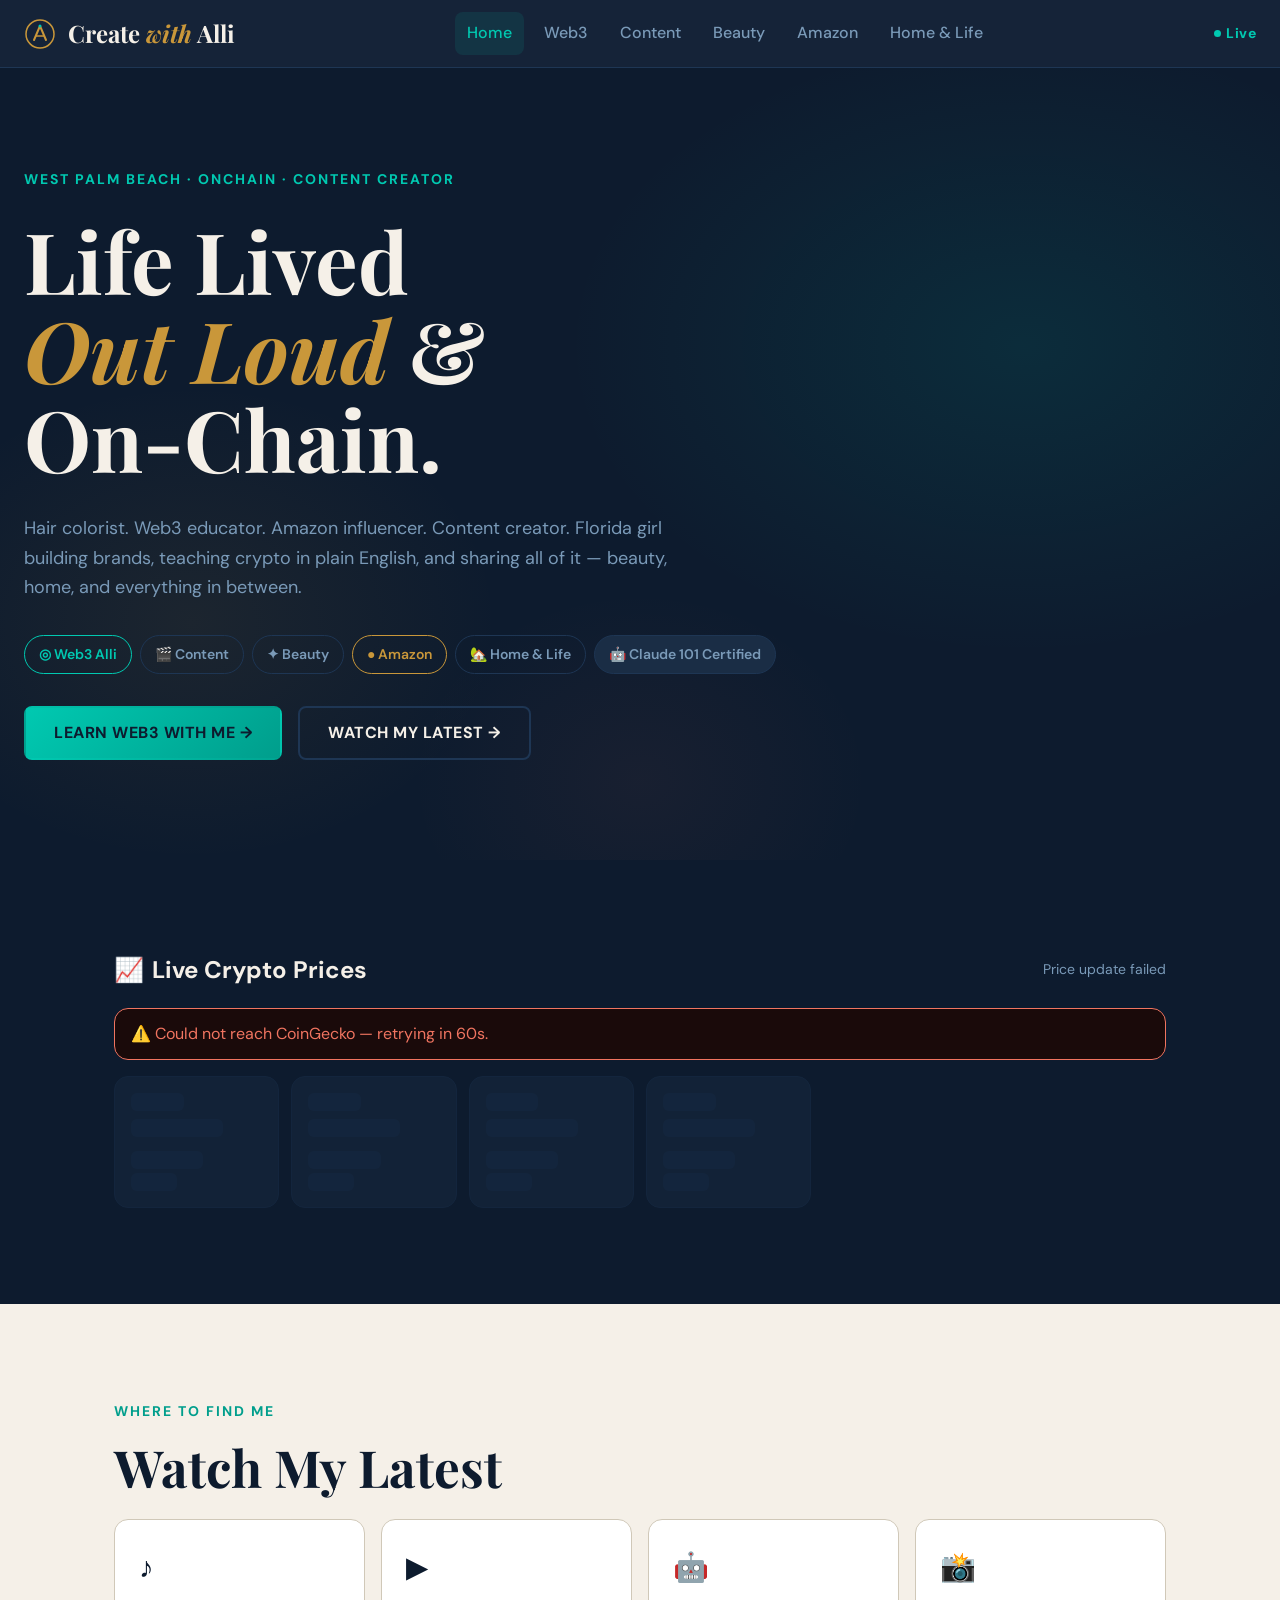
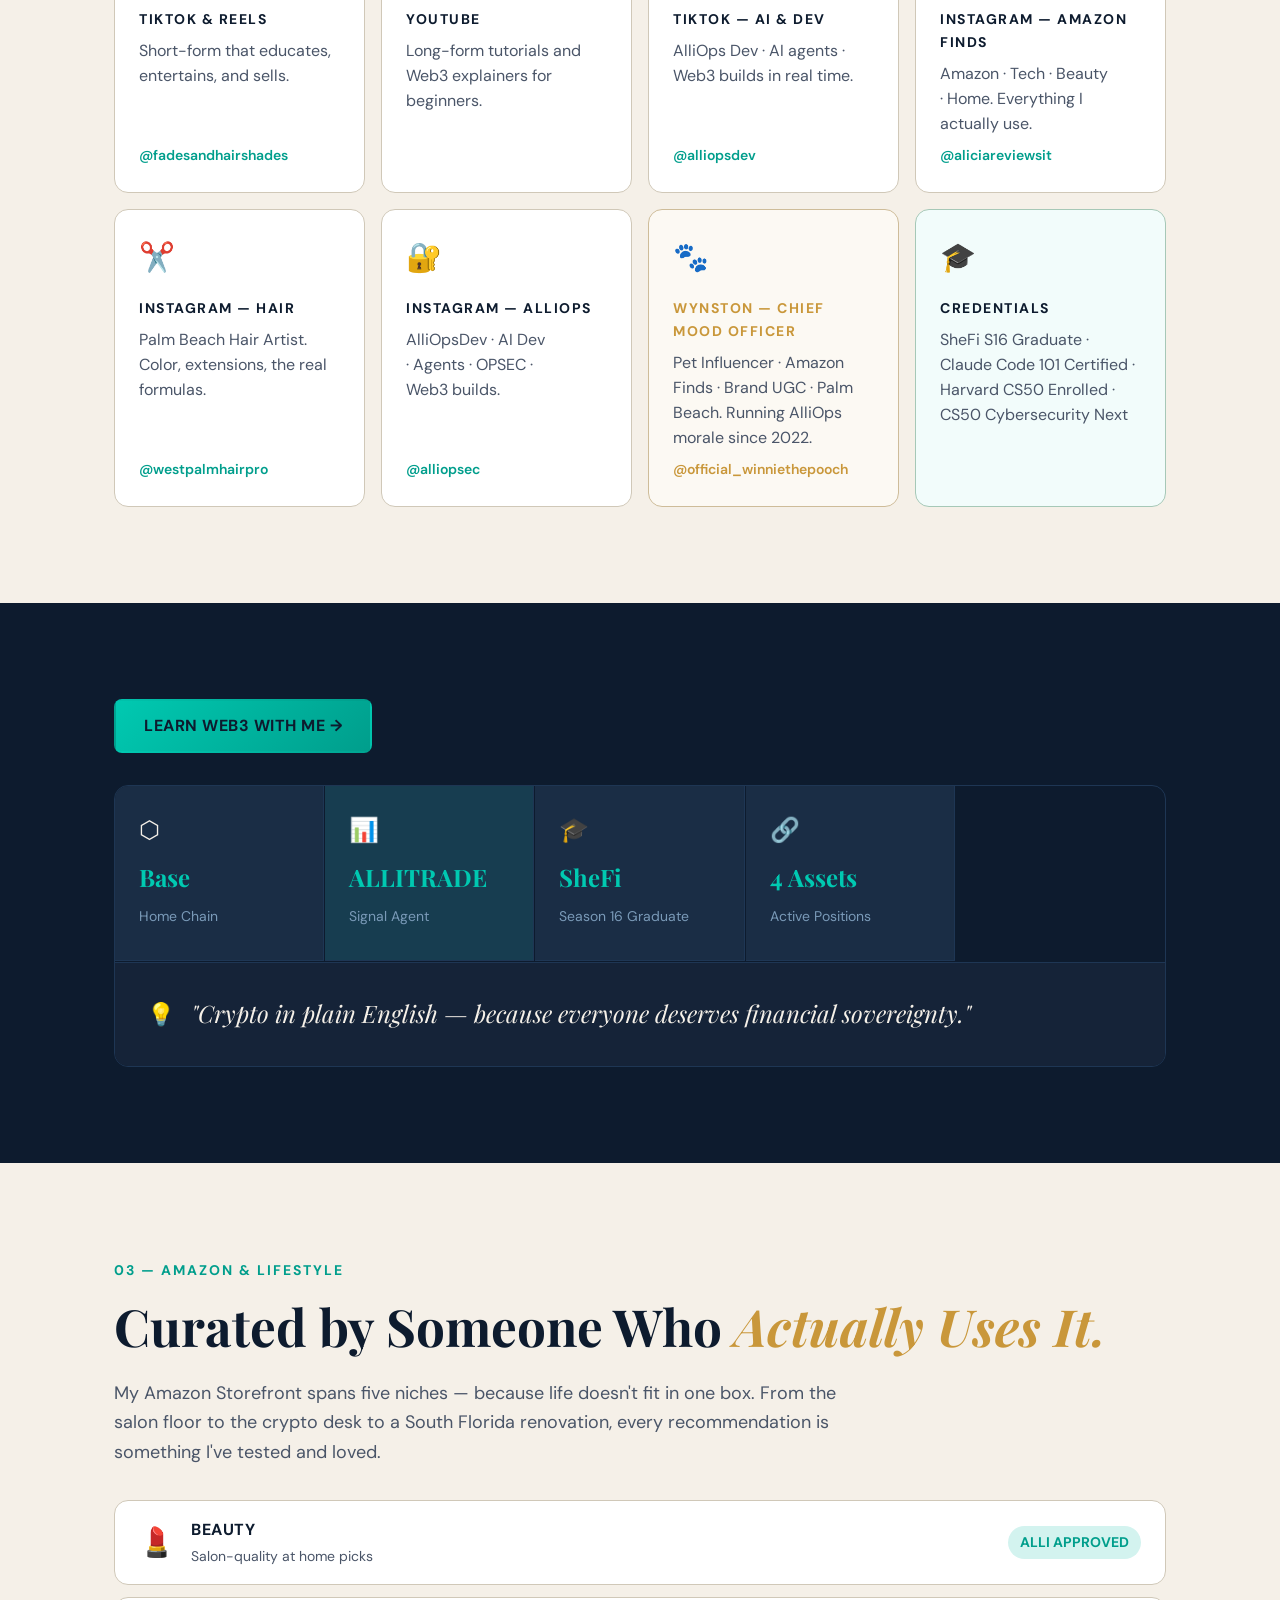
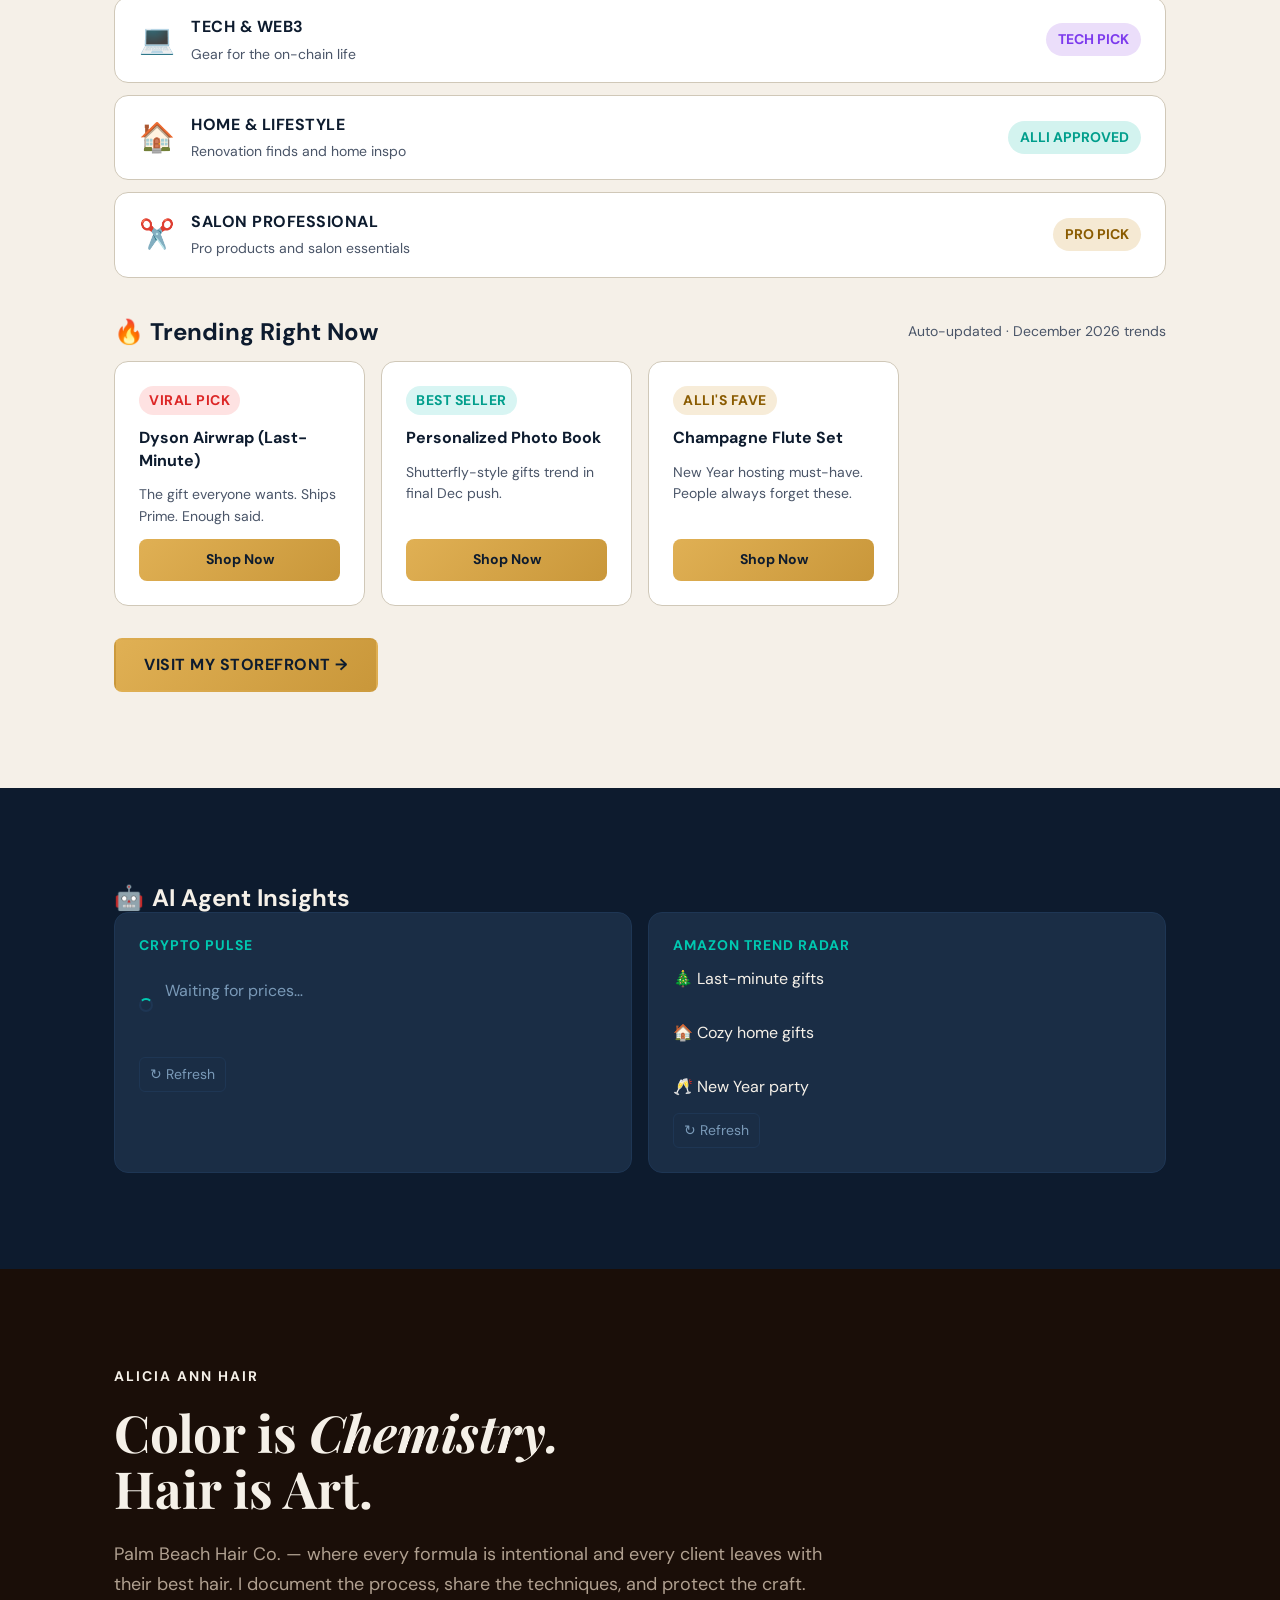
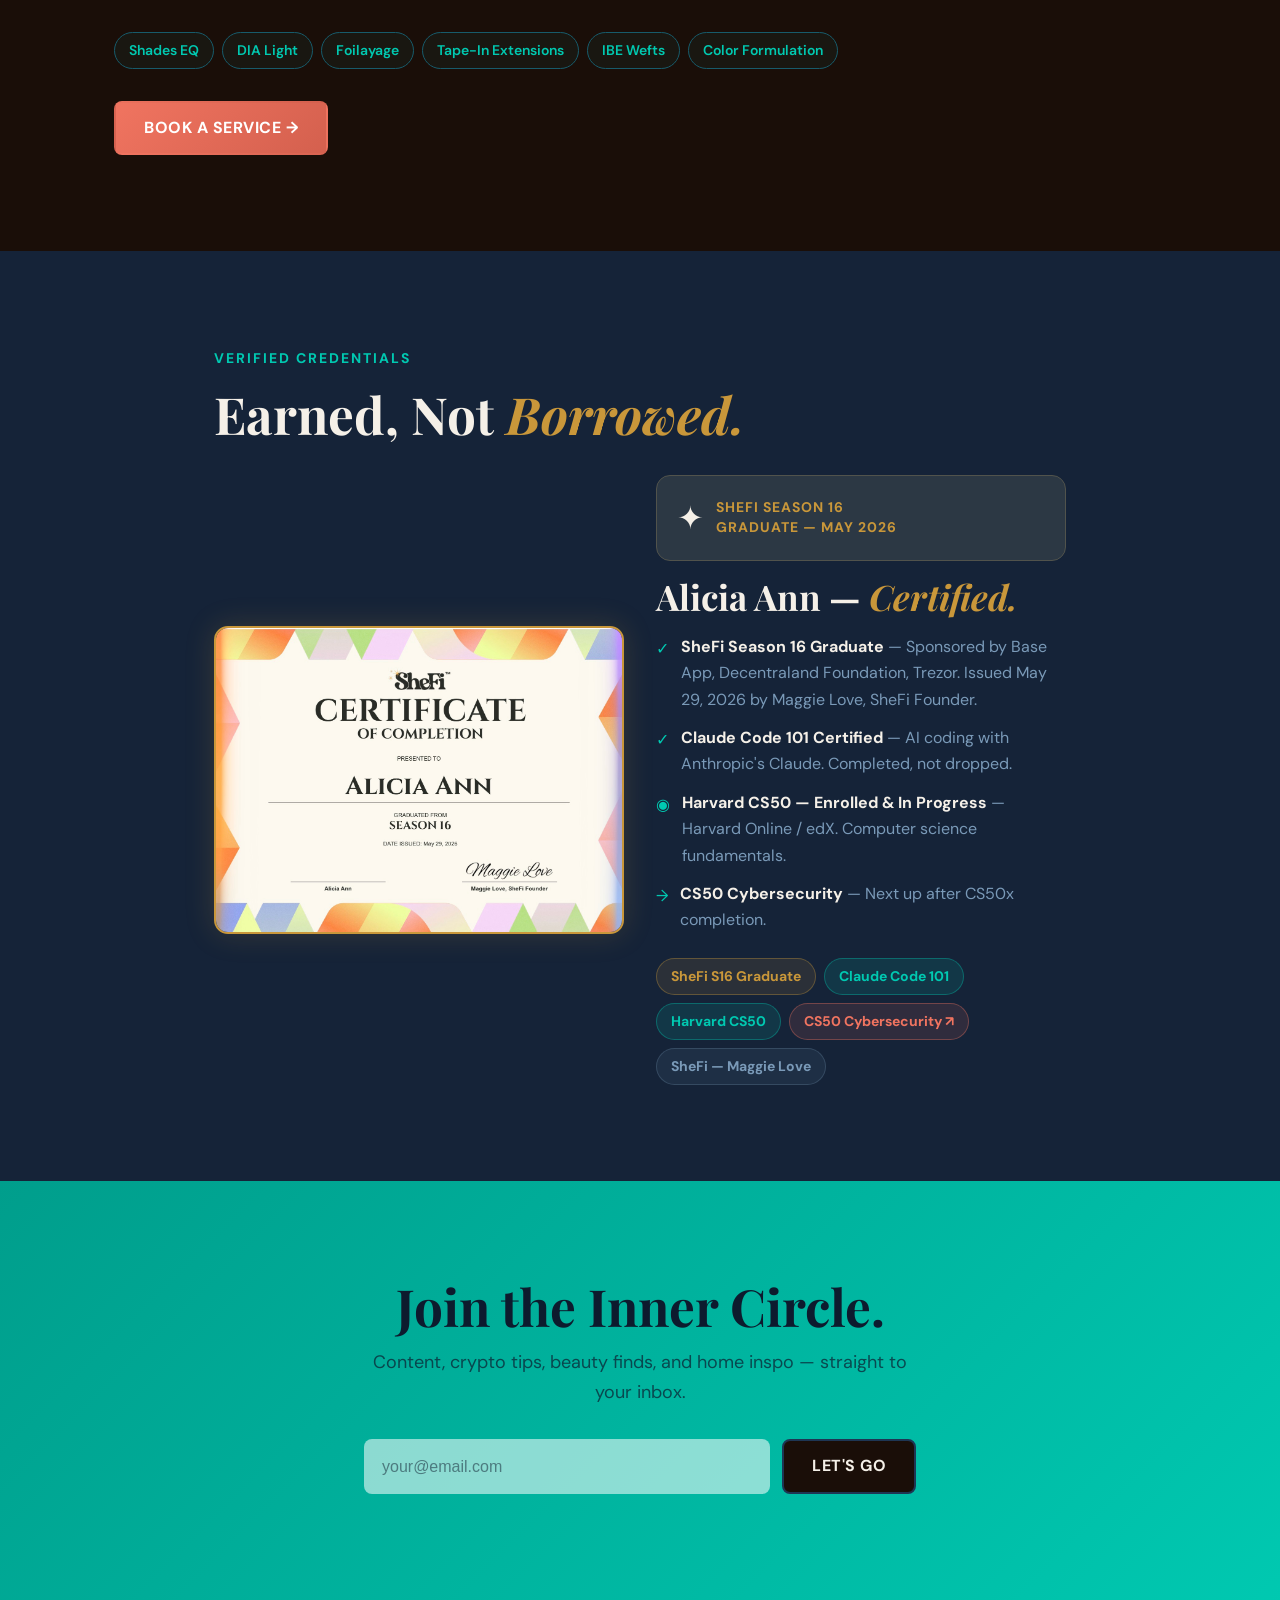
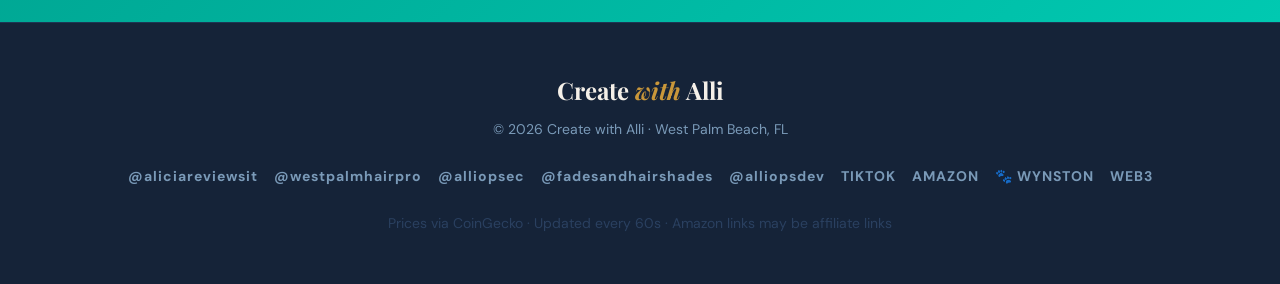
==== commit 1b64b202: "feat: rebrand to official dark navy/teal/gold/coral palette + SheFi certificate section - Full CSS r" ====
--- a/index.html
+++ b/index.html
@@ -60,7 +60,7 @@
         <a href="pages/web3.html" class="pill pill--teal">◎ Web3 Alli</a>
         <a href="pages/content.html" class="pill pill--outline">🎬 Content</a>
         <a href="pages/beauty.html" class="pill pill--outline">✦ Beauty</a>
-        <a href="pages/amazon.html" class="pill pill--orange">● Amazon</a>
+        <a href="pages/amazon.html" class="pill pill--gold">● Amazon</a>
         <a href="pages/home-life.html" class="pill pill--outline">🏡 Home & Life</a>
         <span class="pill pill--dark">🤖 Claude 101 Certified</span>
       </div>
@@ -292,8 +292,56 @@
     </div>
   </section>
 
+
+  <!-- ═══ SHEFI CERTIFICATE ═══ -->
+  <section class="cert-section" id="credentials">
+    <div class="cert-inner">
+      <div class="cert-header">
+        <p class="page-eyebrow">VERIFIED CREDENTIALS</p>
+        <h2 class="section-title-lg">Earned, Not <em>Borrowed.</em></h2>
+      </div>
+      <div class="cert-grid">
+        <div class="cert-image-wrap">
+          <img src="assets/shefi-certificate.jpg" alt="SheFi Season 16 Certificate of Completion — Alicia Ann, issued May 29, 2026" loading="lazy" />
+        </div>
+        <div class="cert-details">
+          <div class="cert-badge">
+            <span class="cert-badge-icon">✦</span>
+            <span class="cert-badge-text">SheFi Season 16<br>Graduate — May 2026</span>
+          </div>
+          <h3 class="cert-title">Alicia Ann — <em>Certified.</em></h3>
+          <div class="cert-meta-list">
+            <div class="cert-meta">
+              <span class="cert-meta-icon">✓</span>
+              <span><strong>SheFi Season 16 Graduate</strong> — Sponsored by Base App, Decentraland Foundation, Trezor. Issued May 29, 2026 by Maggie Love, SheFi Founder.</span>
+            </div>
+            <div class="cert-meta">
+              <span class="cert-meta-icon">✓</span>
+              <span><strong>Claude Code 101 Certified</strong> — AI coding with Anthropic's Claude. Completed, not dropped.</span>
+            </div>
+            <div class="cert-meta">
+              <span class="cert-meta-icon">◉</span>
+              <span><strong>Harvard CS50 — Enrolled & In Progress</strong> — Harvard Online / edX. Computer science fundamentals.</span>
+            </div>
+            <div class="cert-meta">
+              <span class="cert-meta-icon">→</span>
+              <span><strong>CS50 Cybersecurity</strong> — Next up after CS50x completion.</span>
+            </div>
+          </div>
+          <div class="cert-cred-pills">
+            <span class="cert-cred-pill cert-cred-pill--gold">SheFi S16 Graduate</span>
+            <span class="cert-cred-pill cert-cred-pill--teal">Claude Code 101</span>
+            <span class="cert-cred-pill cert-cred-pill--teal">Harvard CS50</span>
+            <span class="cert-cred-pill cert-cred-pill--coral">CS50 Cybersecurity ↗</span>
+            <span class="cert-cred-pill cert-cred-pill--muted">SheFi — Maggie Love</span>
+          </div>
+        </div>
+      </div>
+    </div>
+  </section>
+
   <!-- ═══ EMAIL ═══ -->
-  <section class="section section--gold" id="newsletter">
+  <section class="section section--teal" id="newsletter">
     <div class="section-inner newsletter-inner">
       <h2 class="newsletter-title">Join the Inner Circle.</h2>
       <p class="newsletter-sub">Content, crypto tips, beauty finds, and home inspo — straight to your inbox.</p>
--- a/style.css
+++ b/style.css
@@ -1,7 +1,7 @@
 /* ═══════════════════════════════════════════
-   CREATE WITH ALLI — Design System
-   Brand: dark crypto meets warm lifestyle
-   Palette: deep onyx + purple accent + gold + copper
+   CREATE WITH ALLI — Design System v2
+   Official brand palette — Midnight Navy + Teal + Gold + Coral
+   Source: createwithalli.com brand guide
 ═══════════════════════════════════════════ */
 
 /* ── TYPE SCALE ── */
@@ -18,30 +18,42 @@
 /* ── SPACING ── */
 :root {
   --sp1: 0.25rem; --sp2: 0.5rem;  --sp3: 0.75rem;
-  --sp4: 1rem;    --sp6: 1.5rem;  --sp8: 2rem;
-  --sp10: 2.5rem; --sp12: 3rem;   --sp16: 4rem;
-  --sp20: 5rem;   --sp24: 6rem;
-}
-
-/* ── BRAND PALETTE (dark mode native) ── */
-:root, [data-theme="dark"] {
-  --bg:         #0a0a0f;
-  --surface:    #13131a;
-  --card:       #1c1c28;
-  --border:     #2a2a3d;
-  --text:       #f0f0f5;
-  --muted:      #8888aa;
-  --faint:      #444466;
-
-  /* Brand accents */
-  --accent:     #a259ff;
-  --accent-dim: #7c3aed;
-  --gold:       #f5c542;
-  --gold-dim:   #e8a820;
-  --copper:     #d4845a;
+  --sp4: 1rem;    --sp5: 1.25rem; --sp6: 1.5rem;
+  --sp8: 2rem;    --sp10: 2.5rem; --sp12: 3rem;
+  --sp16: 4rem;   --sp20: 5rem;   --sp24: 6rem;
+}
+
+/* ── OFFICIAL BRAND PALETTE ── */
+:root {
+  /* Core brand colors from brand guide */
+  --navy:       #0d1b2e;   /* Midnight Starry Navy */
+  --navy-mid:   #152338;   /* mid-tone for surfaces */
+  --navy-card:  #1a2d45;   /* card surfaces */
+  --navy-border:#1e3654;   /* borders */
+  --teal:       #00c9b1;   /* Bright Teal — primary accent */
+  --teal-dim:   #009e8c;   /* teal hover/dim */
+  --gold:       #c9973a;   /* Signature Gold */
+  --gold-light: #e0b054;   /* lighter gold */
+  --coral:      #f07460;   /* Coral Pink */
+  --coral-dim:  #d4604e;   /* coral hover */
+  --chocolate:  #1a0e08;   /* Rich Dark Chocolate */
+  --cream:      #f5f0e8;   /* Creamy Off-White */
+  --cream-dim:  #e8e0d0;   /* slightly darker cream */
+
+  /* UI tokens */
+  --bg:         var(--navy);
+  --surface:    var(--navy-mid);
+  --card:       var(--navy-card);
+  --border:     var(--navy-border);
+  --text:       var(--cream);
+  --muted:      #7a9ab8;
+  --faint:      #2a4060;
+
+  /* Semantic */
+  --accent:     var(--teal);
+  --accent-dim: var(--teal-dim);
   --green:      #22c55e;
   --red:        #ef4444;
-  --cream:      #f5efe6;
 
   --radius:     14px;
   --radius-sm:  8px;
@@ -49,19 +61,6 @@
 
   --font-display: 'Playfair Display', Georgia, serif;
   --font-body:    'DM Sans', 'Helvetica Neue', sans-serif;
-}
-
-[data-theme="light"] {
-  --bg:      #f7f6f2;
-  --surface: #ffffff;
-  --card:    #f0ece4;
-  --border:  #ddd8d0;
-  --text:    #1a1a2e;
-  --muted:   #6b6b88;
-  --faint:   #c0bdd5;
-  --accent:  #7c3aed;
-  --gold:    #b07a00;
-  --copper:  #c0602a;
 }
 
 /* ── BASE RESET ── */
@@ -83,591 +82,310 @@
 img, svg { display: block; max-width: 100%; height: auto; }
 a { color: inherit; text-decoration: none; }
 button { cursor: pointer; background: none; border: none; font: inherit; color: inherit; }
-
 h1,h2,h3,h4,h5,h6 { text-wrap: balance; line-height: 1.15; }
 p, li { text-wrap: pretty; }
-
-:focus-visible { outline: 2px solid var(--accent); outline-offset: 3px; border-radius: 4px; }
+:focus-visible { outline: 2px solid var(--teal); outline-offset: 3px; border-radius: 4px; }
 
 @media (prefers-reduced-motion: reduce) {
   *, *::before, *::after {
     animation-duration: 0.01ms !important;
-    animation-iteration-count: 1 !important;
     transition-duration: 0.01ms !important;
   }
 }
 
 /* ═══ ANIMATIONS ═══ */
-@keyframes pulse    { 0%,100%{opacity:1} 50%{opacity:.3} }
-@keyframes shimmer  { 0%{background-position:200% 0} 100%{background-position:-200% 0} }
-@keyframes spin     { to{transform:rotate(360deg)} }
-@keyframes fadeUp   { from{opacity:0;transform:translateY(16px)} to{opacity:1;transform:none} }
+@keyframes pulse   { 0%,100%{opacity:1} 50%{opacity:.3} }
+@keyframes shimmer { 0%{background-position:200% 0} 100%{background-position:-200% 0} }
+@keyframes spin    { to{transform:rotate(360deg)} }
+@keyframes fadeUp  { from{opacity:0;transform:translateY(16px)} to{opacity:1;transform:none} }
+@keyframes glow    { 0%,100%{box-shadow:0 0 8px color-mix(in srgb,var(--teal) 30%,transparent)} 50%{box-shadow:0 0 20px color-mix(in srgb,var(--teal) 50%,transparent)} }
 
 /* ═══ HEADER / NAV ═══ */
 .site-header {
   position: sticky; top: 0; z-index: 200;
-  background: var(--surface);
-  border-bottom: 1px solid var(--border);
+  background: var(--navy-mid);
+  border-bottom: 1px solid var(--navy-border);
   height: 68px;
   padding: 0 var(--sp6);
   display: flex; align-items: center; justify-content: space-between; gap: var(--sp4);
 }
-
-.logo-wrap {
-  display: flex; align-items: center; gap: var(--sp3);
-  flex-shrink: 0;
-}
-.logo-mark { flex-shrink: 0; }
-.logo-text {
-  font-family: var(--font-display);
-  font-size: var(--text-lg);
-  font-weight: 700;
-  color: var(--text);
-  white-space: nowrap;
-}
+.logo-wrap { display: flex; align-items: center; gap: var(--sp3); flex-shrink: 0; }
+.logo-mark  { flex-shrink: 0; }
+.logo-text  { font-family: var(--font-display); font-size: var(--text-lg); font-weight: 700; color: var(--cream); white-space: nowrap; }
 .logo-text em { color: var(--gold); font-style: italic; }
 
-.site-nav {
-  display: flex; align-items: center; gap: var(--sp2);
-}
+.site-nav { display: flex; align-items: center; gap: var(--sp2); }
 .nav-link {
-  font-size: var(--text-sm);
-  font-weight: 500;
-  color: var(--muted);
-  padding: var(--sp2) var(--sp3);
-  border-radius: var(--radius-sm);
-  transition: color var(--trans), background var(--trans);
-  white-space: nowrap;
-}
-.nav-link:hover, .nav-link.active {
-  color: var(--text);
-  background: color-mix(in srgb, var(--accent) 12%, transparent);
-}
-.nav-link.active { color: var(--accent); }
+  font-size: var(--text-sm); font-weight: 500; color: var(--muted);
+  padding: var(--sp2) var(--sp3); border-radius: var(--radius-sm);
+  transition: color var(--trans), background var(--trans); white-space: nowrap;
+}
+.nav-link:hover, .nav-link.active { color: var(--teal); background: color-mix(in srgb, var(--teal) 10%, transparent); }
+.nav-link.active { color: var(--teal); }
 
 .header-actions { display: flex; align-items: center; gap: var(--sp3); }
-
-.live-badge {
-  font-size: var(--text-xs);
-  font-weight: 700;
-  color: var(--green);
-  display: flex; align-items: center; gap: 5px;
-  letter-spacing: 0.5px;
-}
-.dot {
-  display: inline-block;
-  width: 7px; height: 7px;
-  border-radius: 50%;
-  background: var(--green);
-  animation: pulse 2s infinite;
-}
-
-.nav-toggle {
-  display: none;
-  flex-direction: column;
-  justify-content: center;
-  gap: 5px;
-  width: 36px; height: 36px;
-  padding: 6px;
-}
-.nav-toggle span {
-  display: block; height: 2px;
-  background: var(--text);
-  border-radius: 2px;
-  transition: transform var(--trans), opacity var(--trans);
-}
+.live-badge { font-size: var(--text-xs); font-weight: 700; color: var(--teal); display: flex; align-items: center; gap: 5px; letter-spacing: 0.5px; }
+.dot { display: inline-block; width: 7px; height: 7px; border-radius: 50%; background: var(--teal); animation: pulse 2s infinite; }
+
+.nav-toggle { display: none; flex-direction: column; justify-content: center; gap: 5px; width: 36px; height: 36px; padding: 6px; }
+.nav-toggle span { display: block; height: 2px; background: var(--cream); border-radius: 2px; transition: transform var(--trans), opacity var(--trans); }
 .nav-toggle[aria-expanded="true"] span:nth-child(1) { transform: rotate(45deg) translate(5px, 5px); }
 .nav-toggle[aria-expanded="true"] span:nth-child(2) { opacity: 0; }
 .nav-toggle[aria-expanded="true"] span:nth-child(3) { transform: rotate(-45deg) translate(5px, -5px); }
 
 @media (max-width: 820px) {
   .nav-toggle { display: flex; }
-  .site-nav {
-    position: absolute;
-    top: 68px; left: 0; right: 0;
-    background: var(--surface);
-    border-bottom: 1px solid var(--border);
-    flex-direction: column;
-    align-items: flex-start;
-    padding: var(--sp4) var(--sp6);
-    gap: var(--sp2);
-    display: none;
-  }
+  .site-nav { position: absolute; top: 68px; left: 0; right: 0; background: var(--navy-mid); border-bottom: 1px solid var(--navy-border); flex-direction: column; align-items: flex-start; padding: var(--sp4) var(--sp6); gap: var(--sp2); display: none; }
   .site-nav.open { display: flex; }
   .nav-link { width: 100%; padding: var(--sp3) var(--sp4); }
 }
 
 /* ═══ HERO ═══ */
 .hero {
-  position: relative;
-  min-height: 88vh;
+  position: relative; min-height: 88vh;
   display: flex; align-items: center;
-  padding: var(--sp20) var(--sp6);
-  overflow: hidden;
+  padding: var(--sp20) var(--sp6); overflow: hidden;
 }
 .hero-bg {
   position: absolute; inset: 0;
   background:
-    radial-gradient(ellipse 60% 60% at 75% 40%, color-mix(in srgb, var(--accent) 12%, transparent) 0%, transparent 70%),
-    radial-gradient(ellipse 40% 50% at 20% 70%, color-mix(in srgb, var(--gold) 6%, transparent) 0%, transparent 60%),
-    var(--bg);
+    radial-gradient(ellipse 55% 60% at 80% 35%, color-mix(in srgb, var(--teal) 10%, transparent) 0%, transparent 65%),
+    radial-gradient(ellipse 40% 50% at 15% 70%, color-mix(in srgb, var(--gold) 8%, transparent) 0%, transparent 60%),
+    radial-gradient(ellipse 30% 40% at 50% 90%, color-mix(in srgb, var(--coral) 5%, transparent) 0%, transparent 60%),
+    var(--navy);
   pointer-events: none;
 }
-.hero-content {
-  position: relative;
-  max-width: 760px;
-  animation: fadeUp 0.7s ease both;
-}
-.hero-eyebrow {
-  font-size: var(--text-xs);
-  font-weight: 700;
-  letter-spacing: 2px;
-  color: var(--accent);
-  margin-bottom: var(--sp6);
-}
-.hero-title {
-  font-family: var(--font-display);
-  font-size: var(--text-hero);
-  font-weight: 700;
-  line-height: 1.05;
-  color: var(--text);
-  margin-bottom: var(--sp8);
-}
+.hero-content { position: relative; max-width: 760px; animation: fadeUp 0.7s ease both; }
+.hero-eyebrow { font-size: var(--text-xs); font-weight: 700; letter-spacing: 2px; color: var(--teal); margin-bottom: var(--sp6); text-transform: uppercase; }
+.hero-title { font-family: var(--font-display); font-size: var(--text-hero); font-weight: 700; line-height: 1.05; color: var(--cream); margin-bottom: var(--sp8); }
 .hero-title em { color: var(--gold); font-style: italic; }
-.hero-bio {
-  font-size: var(--text-base);
-  color: var(--muted);
-  max-width: 56ch;
-  margin-bottom: var(--sp8);
-}
-.hero-pills {
-  display: flex; flex-wrap: wrap; gap: var(--sp2);
-  margin-bottom: var(--sp8);
-}
-.pill {
-  font-size: var(--text-xs);
-  font-weight: 600;
-  padding: 7px 14px;
-  border-radius: 999px;
-  border: 1.5px solid transparent;
-  transition: opacity var(--trans);
-}
+.hero-bio { font-size: var(--text-base); color: var(--muted); max-width: 56ch; margin-bottom: var(--sp8); }
+.hero-pills { display: flex; flex-wrap: wrap; gap: var(--sp2); margin-bottom: var(--sp8); }
+.pill { font-size: var(--text-xs); font-weight: 600; padding: 7px 14px; border-radius: 999px; border: 1.5px solid transparent; transition: opacity var(--trans); }
 .pill:hover { opacity: 0.8; }
-.pill--teal   { border-color: var(--accent); color: var(--accent); }
-.pill--outline{ border-color: var(--border); color: var(--muted); }
-.pill--orange { border-color: var(--gold); color: var(--gold); }
-.pill--dark   { background: var(--card); border-color: var(--border); color: var(--muted); }
+.pill--teal    { border-color: var(--teal);  color: var(--teal); }
+.pill--outline { border-color: var(--navy-border); color: var(--muted); }
+.pill--gold    { border-color: var(--gold);  color: var(--gold); }
+.pill--coral   { border-color: var(--coral); color: var(--coral); }
+.pill--dark    { background: var(--card); border-color: var(--navy-border); color: var(--muted); }
 .hero-ctas { display: flex; flex-wrap: wrap; gap: var(--sp4); }
 
 /* ═══ BUTTONS ═══ */
 .btn {
   display: inline-flex; align-items: center; justify-content: center;
-  font-size: var(--text-sm);
-  font-weight: 700;
-  letter-spacing: 0.5px;
-  padding: 12px 28px;
-  border-radius: var(--radius-sm);
-  border: 2px solid transparent;
+  font-size: var(--text-sm); font-weight: 700; letter-spacing: 0.5px;
+  padding: 12px 28px; border-radius: var(--radius-sm); border: 2px solid transparent;
   transition: opacity var(--trans), transform var(--trans), box-shadow var(--trans);
   white-space: nowrap;
 }
 .btn:hover { opacity: 0.88; transform: translateY(-1px); }
-.btn--primary {
-  background: linear-gradient(135deg, var(--accent), var(--accent-dim));
-  color: #fff;
-}
-.btn--ghost {
-  background: transparent;
-  border-color: var(--border);
-  color: var(--text);
-}
-.btn--ghost:hover { border-color: var(--accent); color: var(--accent); }
-.btn--amazon {
-  background: linear-gradient(135deg, var(--gold), var(--gold-dim));
-  color: #0a0a0f;
-}
-.btn--copper {
-  background: linear-gradient(135deg, var(--copper), #b86840);
-  color: #fff;
-}
-.btn--dark { background: #1a1a1a; color: var(--text); }
+.btn--primary { background: linear-gradient(135deg, var(--teal), var(--teal-dim)); color: var(--navy); }
+.btn--ghost   { background: transparent; border-color: var(--navy-border); color: var(--cream); }
+.btn--ghost:hover { border-color: var(--teal); color: var(--teal); }
+.btn--gold    { background: linear-gradient(135deg, var(--gold-light), var(--gold)); color: var(--navy); }
+.btn--coral   { background: linear-gradient(135deg, var(--coral), var(--coral-dim)); color: #fff; }
+.btn--amazon  { background: linear-gradient(135deg, var(--gold-light), var(--gold)); color: var(--navy); }
+.btn--copper  { background: linear-gradient(135deg, var(--coral), var(--coral-dim)); color: #fff; }
+.btn--dark    { background: var(--chocolate); color: var(--cream); border-color: var(--navy-border); }
 .mb-section { margin-bottom: var(--sp8); }
 .mt-section { margin-top: var(--sp8); display: block; width: fit-content; }
 
 /* ═══ SECTIONS ═══ */
-.section {
-  padding-block: clamp(var(--sp12), 8vw, var(--sp24));
-}
+.section { padding-block: clamp(var(--sp12), 8vw, var(--sp24)); }
 .section--light {
-  background: #f7f5f0;
-  color: #1a1a2e;
-  --text: #1a1a2e;
-  --muted: #6b6b88;
+  background: var(--cream);
+  color: var(--navy);
+  --text: var(--navy);
+  --muted: #4a5568;
   --card: #ffffff;
-  --border: #ddd8d0;
-}
-.section--dark2 {
-  background: #1a1008;
-  --accent: var(--copper);
-}
-.section--gold {
-  background: var(--gold);
-  color: #1a1008;
-}
-.section-inner {
-  max-width: 1100px;
-  margin: 0 auto;
-  padding-inline: var(--sp6);
-}
-.section-eyebrow {
-  font-size: var(--text-xs);
-  font-weight: 700;
-  letter-spacing: 2px;
-  color: var(--gold);
-  margin-bottom: var(--sp4);
-  text-transform: uppercase;
-}
-.section--light .section-eyebrow { color: var(--copper); }
-.section-header {
-  display: flex; align-items: center; justify-content: space-between;
-  margin-bottom: var(--sp6);
-  flex-wrap: wrap; gap: var(--sp2);
-}
-.section-title {
-  font-size: var(--text-lg);
-  font-weight: 700;
-  display: flex; align-items: center; gap: var(--sp2);
-}
-.section-title-lg {
-  font-family: var(--font-display);
-  font-size: var(--text-2xl);
-  font-weight: 700;
-  line-height: 1.1;
-  margin-bottom: var(--sp6);
-}
-.section-title-lg em { color: var(--copper); font-style: italic; }
-.section-body {
-  font-size: var(--text-base);
-  color: var(--muted);
-  max-width: 62ch;
-  margin-bottom: var(--sp8);
-}
-.updated-tag {
-  font-size: var(--text-xs);
-  color: var(--muted);
-  display: flex; align-items: center; gap: 5px;
-}
+  --border: #d0c8b8;
+  --faint: #c0bdb5;
+}
+.section--dark2 { background: var(--chocolate); }
+.section--teal  { background: linear-gradient(135deg, var(--teal-dim), var(--teal)); color: var(--navy); }
+.section--gold  { background: linear-gradient(135deg, var(--gold), var(--gold-light)); color: var(--navy); }
+.section--navy  { background: var(--navy-mid); }
+
+.section-inner { max-width: 1100px; margin: 0 auto; padding-inline: var(--sp6); }
+.section-eyebrow { font-size: var(--text-xs); font-weight: 700; letter-spacing: 2px; color: var(--teal); margin-bottom: var(--sp4); text-transform: uppercase; }
+.section--light .section-eyebrow { color: var(--teal-dim); }
+.section-header { display: flex; align-items: center; justify-content: space-between; margin-bottom: var(--sp6); flex-wrap: wrap; gap: var(--sp2); }
+.section-title { font-size: var(--text-lg); font-weight: 700; display: flex; align-items: center; gap: var(--sp2); }
+.section-title-lg { font-family: var(--font-display); font-size: var(--text-2xl); font-weight: 700; line-height: 1.1; margin-bottom: var(--sp6); }
+.section-title-lg em { color: var(--gold); font-style: italic; }
+.section--light .section-title-lg em { color: var(--gold); }
+.section-body { font-size: var(--text-base); color: var(--muted); max-width: 62ch; margin-bottom: var(--sp8); }
+.updated-tag { font-size: var(--text-xs); color: var(--muted); display: flex; align-items: center; gap: 5px; }
 
 /* ═══ CRYPTO GRID ═══ */
-.crypto-grid {
-  display: grid;
-  grid-template-columns: repeat(auto-fill, minmax(155px, 1fr));
-  gap: var(--sp3);
-}
+.crypto-grid { display: grid; grid-template-columns: repeat(auto-fill, minmax(155px, 1fr)); gap: var(--sp3); }
 .coin-card {
-  background: var(--card);
-  border: 1px solid var(--border);
-  border-radius: var(--radius);
-  padding: var(--sp4);
-  transition: transform var(--trans), border-color var(--trans);
-}
-.coin-card:hover { transform: translateY(-2px); border-color: var(--accent); }
-.coin-ticker { font-size: var(--text-xs); font-weight: 700; letter-spacing: 1px; color: var(--muted); text-transform: uppercase; margin-bottom: 2px; }
-.coin-name   { font-size: var(--text-sm); font-weight: 600; color: var(--text); margin-bottom: var(--sp3); white-space: nowrap; overflow: hidden; text-overflow: ellipsis; }
-.coin-price  { font-size: 1.05rem; font-weight: 700; color: var(--text); margin-bottom: 4px; }
+  background: var(--card); border: 1px solid var(--border); border-radius: var(--radius);
+  padding: var(--sp4); transition: transform var(--trans), border-color var(--trans);
+}
+.coin-card:hover { transform: translateY(-2px); border-color: var(--teal); }
+.coin-ticker { font-size: var(--text-xs); font-weight: 700; letter-spacing: 1px; color: var(--teal); text-transform: uppercase; margin-bottom: 2px; }
+.coin-name   { font-size: var(--text-sm); font-weight: 600; color: var(--cream); margin-bottom: var(--sp3); white-space: nowrap; overflow: hidden; text-overflow: ellipsis; }
+.coin-price  { font-size: 1.05rem; font-weight: 700; color: var(--cream); margin-bottom: 4px; }
 .coin-change { font-size: var(--text-xs); font-weight: 600; }
-.up { color: var(--green); } .down { color: var(--red); }
+.up { color: var(--teal); } .down { color: var(--coral); }
 
 /* Skeleton */
 .skeleton-card { opacity: 0.4; }
-.sk {
-  background: linear-gradient(90deg, var(--border) 25%, #2f2f45 50%, var(--border) 75%);
-  background-size: 200% 100%;
-  animation: shimmer 1.4s infinite;
-  border-radius: 6px; height: 1em;
-}
+.sk { background: linear-gradient(90deg, var(--border) 25%, #1e3654 50%, var(--border) 75%); background-size: 200% 100%; animation: shimmer 1.4s infinite; border-radius: 6px; height: 1em; }
 .sk-w40{width:40%} .sk-w70{width:70%} .sk-w55{width:55%} .sk-w35{width:35%}
 .mb1{margin-bottom:4px} .mb2{margin-bottom:8px} .mb3{margin-bottom:14px}
 
-.error-banner {
-  background: #2a1a1a; border: 1px solid var(--red); border-radius: var(--radius);
-  padding: var(--sp3) var(--sp4); font-size: var(--text-sm); color: #f87171;
-  margin-bottom: var(--sp4);
-}
+.error-banner { background: #1a0a0a; border: 1px solid var(--coral); border-radius: var(--radius); padding: var(--sp3) var(--sp4); font-size: var(--text-sm); color: var(--coral); margin-bottom: var(--sp4); }
 .error-banner[hidden] { display: none; }
 
 /* ═══ CONTENT GRID ═══ */
-.content-grid {
-  display: grid;
-  grid-template-columns: repeat(auto-fill, minmax(200px, 1fr));
-  gap: var(--sp4);
-}
+.content-grid { display: grid; grid-template-columns: repeat(auto-fill, minmax(200px, 1fr)); gap: var(--sp4); }
 .content-card {
-  background: var(--card, #fff);
-  border: 1px solid var(--border, #e0dbd3);
-  border-radius: var(--radius);
-  padding: var(--sp6);
+  background: var(--card, #fff); border: 1px solid var(--border, #d0c8b8);
+  border-radius: var(--radius); padding: var(--sp6);
   display: flex; flex-direction: column; gap: var(--sp2);
-  transition: transform var(--trans), box-shadow var(--trans);
-}
-.content-card:hover { transform: translateY(-3px); box-shadow: 0 8px 24px rgba(0,0,0,0.12); }
-.content-icon { font-size: 1.8rem; margin-bottom: var(--sp2); }
-.content-label { font-size: var(--text-xs); font-weight: 700; letter-spacing: 1.5px; color: #1a1a2e; text-transform: uppercase; }
-.content-desc  { font-size: var(--text-sm); color: #6b6b88; line-height: 1.55; flex: 1; }
-.content-handle { font-size: var(--text-xs); color: var(--copper); font-weight: 600; }
-.content-card--cred { background: color-mix(in srgb, #f0ece4 80%, #e8d8c8); }
+  transition: transform var(--trans), box-shadow var(--trans), border-color var(--trans);
+}
+.content-card:hover { transform: translateY(-3px); box-shadow: 0 8px 24px rgba(0,0,0,0.2); border-color: color-mix(in srgb, var(--teal) 40%, var(--border)); }
+.content-icon  { font-size: 1.8rem; margin-bottom: var(--sp2); }
+.content-label { font-size: var(--text-xs); font-weight: 700; letter-spacing: 1.5px; color: var(--navy); text-transform: uppercase; }
+.content-desc  { font-size: var(--text-sm); color: #4a5568; line-height: 1.55; flex: 1; }
+.content-handle { font-size: var(--text-xs); color: var(--teal-dim); font-weight: 600; }
+.content-card--cred { background: color-mix(in srgb, var(--teal) 5%, #fff); border-color: color-mix(in srgb, var(--teal) 20%, #d0c8b8); }
+.content-card--winnie { background: color-mix(in srgb, var(--gold) 6%, #fff); border-color: color-mix(in srgb, var(--gold) 25%, #d0c8b8); }
+.content-card--winnie .content-label { color: var(--gold); }
+.content-card--winnie .content-handle { color: var(--gold); }
 
 /* ═══ WEB3 GRID ═══ */
-.web3-grid {
-  display: grid;
-  grid-template-columns: repeat(auto-fill, minmax(200px, 1fr));
-  gap: 1px;
-  border: 1px solid var(--border);
-  border-radius: var(--radius);
-  overflow: hidden;
-}
-.web3-card {
-  background: var(--card);
-  padding: var(--sp6) var(--sp6) var(--sp8);
-  border-right: 1px solid var(--border);
-  border-bottom: 1px solid var(--border);
-  transition: background var(--trans);
-  display: flex; flex-direction: column; gap: var(--sp2);
-}
-.web3-card:hover { background: color-mix(in srgb, var(--accent) 8%, var(--card)); }
-.web3-card--accent { background: color-mix(in srgb, var(--accent) 10%, var(--card)); }
+.web3-grid { display: grid; grid-template-columns: repeat(auto-fill, minmax(200px, 1fr)); gap: 1px; border: 1px solid var(--border); border-radius: var(--radius); overflow: hidden; }
+.web3-card { background: var(--card); padding: var(--sp6) var(--sp6) var(--sp8); border-right: 1px solid var(--border); border-bottom: 1px solid var(--border); transition: background var(--trans); display: flex; flex-direction: column; gap: var(--sp2); }
+.web3-card:hover { background: color-mix(in srgb, var(--teal) 8%, var(--card)); }
+.web3-card--accent { background: color-mix(in srgb, var(--teal) 10%, var(--card)); }
 .web3-icon { font-size: 1.5rem; }
-.web3-name { font-family: var(--font-display); font-size: var(--text-lg); font-weight: 700; color: var(--accent); }
+.web3-name { font-family: var(--font-display); font-size: var(--text-lg); font-weight: 700; color: var(--teal); }
 .web3-sub  { font-size: var(--text-xs); color: var(--muted); }
-.web3-quote {
-  grid-column: 1/-1;
-  background: var(--surface);
-  padding: var(--sp8) var(--sp8);
-  display: flex; align-items: flex-start; gap: var(--sp4);
-  border-top: 1px solid var(--border);
-}
-.web3-quote blockquote {
-  font-family: var(--font-display);
-  font-size: var(--text-lg);
-  font-style: italic;
-  color: var(--text);
-  line-height: 1.5;
-}
+.web3-quote { grid-column: 1/-1; background: var(--surface); padding: var(--sp8); display: flex; align-items: flex-start; gap: var(--sp4); border-top: 1px solid var(--border); }
+.web3-quote blockquote { font-family: var(--font-display); font-size: var(--text-lg); font-style: italic; color: var(--cream); line-height: 1.5; }
 .quote-icon { font-size: 1.4rem; flex-shrink: 0; margin-top: 2px; }
 
 /* ═══ AMAZON CATEGORIES ═══ */
-.amazon-categories {
-  display: flex; flex-direction: column; gap: var(--sp3);
-  margin-bottom: var(--sp10);
-}
+.amazon-categories { display: flex; flex-direction: column; gap: var(--sp3); margin-bottom: var(--sp10); }
 .amazon-cat {
-  background: var(--card, #fff);
-  border: 1px solid var(--border, #e0dbd3);
-  border-radius: var(--radius);
-  padding: var(--sp4) var(--sp6);
-  display: flex; align-items: center; gap: var(--sp4);
-  transition: transform var(--trans), box-shadow var(--trans);
-  cursor: pointer;
-}
-.amazon-cat:hover { transform: translateX(4px); box-shadow: 0 4px 16px rgba(0,0,0,0.1); }
+  background: var(--card, #fff); border: 1px solid var(--border, #d0c8b8); border-radius: var(--radius);
+  padding: var(--sp4) var(--sp6); display: flex; align-items: center; gap: var(--sp4);
+  transition: transform var(--trans), box-shadow var(--trans), border-color var(--trans);
+}
+.amazon-cat:hover { transform: translateX(4px); box-shadow: 0 4px 16px rgba(0,0,0,0.1); border-color: color-mix(in srgb, var(--teal) 30%, var(--border)); }
 .cat-icon { font-size: 1.8rem; flex-shrink: 0; }
 .amazon-cat > div { flex: 1; }
-.cat-name { font-size: var(--text-sm); font-weight: 700; letter-spacing: 0.5px; color: #1a1a2e; text-transform: uppercase; margin-bottom: 2px; }
-.cat-desc { font-size: var(--text-xs); color: #6b6b88; }
-.cat-badge {
-  font-size: var(--text-xs); font-weight: 700;
-  padding: 5px 12px; border-radius: 999px;
-  background: color-mix(in srgb, var(--copper) 12%, #f0ece4);
-  color: var(--copper);
-  white-space: nowrap; flex-shrink: 0;
-}
-.cat-badge--purple { background: color-mix(in srgb, #a259ff 12%, #f0ece4); color: #7c3aed; }
-.cat-badge--gold   { background: color-mix(in srgb, #b07a00 12%, #f0ece4); color: #8a5b00; }
+.cat-name { font-size: var(--text-sm); font-weight: 700; letter-spacing: 0.5px; color: var(--navy); text-transform: uppercase; margin-bottom: 2px; }
+.cat-desc { font-size: var(--text-xs); color: #4a5568; }
+.cat-badge { font-size: var(--text-xs); font-weight: 700; padding: 5px 12px; border-radius: 999px; background: color-mix(in srgb, var(--teal) 12%, #f0f9f8); color: var(--teal-dim); white-space: nowrap; flex-shrink: 0; }
+.cat-badge--purple { background: color-mix(in srgb, #a259ff 12%, #f5f0f9); color: #7c3aed; }
+.cat-badge--gold   { background: color-mix(in srgb, var(--gold) 15%, #fdf8ee); color: #8a5b00; }
 
 /* ═══ TRENDING PICKS ═══ */
-.trending-header {
-  display: flex; align-items: center; justify-content: space-between;
-  margin-bottom: var(--sp4); flex-wrap: wrap; gap: var(--sp2);
-}
-.trending-title { font-size: var(--text-lg); font-weight: 700; color: #1a1a2e; }
-.trend-meta { font-size: var(--text-xs); color: #6b6b88; }
-.amazon-picks {
-  display: grid;
-  grid-template-columns: repeat(auto-fill, minmax(220px, 1fr));
-  gap: var(--sp4);
-}
+.trending-header { display: flex; align-items: center; justify-content: space-between; margin-bottom: var(--sp4); flex-wrap: wrap; gap: var(--sp2); }
+.trending-title { font-size: var(--text-lg); font-weight: 700; color: var(--navy); }
+.trend-meta { font-size: var(--text-xs); color: #4a5568; }
+.amazon-picks { display: grid; grid-template-columns: repeat(auto-fill, minmax(220px, 1fr)); gap: var(--sp4); }
 .pick-card {
-  background: var(--card, #fff);
-  border: 1px solid var(--border, #e0dbd3);
-  border-radius: var(--radius);
-  padding: var(--sp6);
+  background: var(--card, #fff); border: 1px solid var(--border, #d0c8b8);
+  border-radius: var(--radius); padding: var(--sp6);
   display: flex; flex-direction: column; gap: var(--sp3);
   transition: transform var(--trans), border-color var(--trans);
 }
-.pick-card:hover { transform: translateY(-2px); }
-.pick-badge {
-  font-size: var(--text-xs); font-weight: 700;
-  padding: 3px 10px; border-radius: 999px;
-  width: fit-content;
-  letter-spacing: 0.5px;
-}
+.pick-card:hover { transform: translateY(-2px); border-color: color-mix(in srgb, var(--gold) 40%, var(--border)); }
+.pick-badge { font-size: var(--text-xs); font-weight: 700; padding: 3px 10px; border-radius: 999px; width: fit-content; letter-spacing: 0.5px; }
 .pick-badge--red  { background: #fee2e2; color: #dc2626; }
-.pick-badge--blue { background: #dbeafe; color: #1d4ed8; }
-.pick-badge--gold { background: #fef3c7; color: #92400e; }
-.pick-title { font-size: var(--text-sm); font-weight: 700; color: #1a1a2e; line-height: 1.4; }
-.pick-desc  { font-size: var(--text-xs); color: #6b6b88; line-height: 1.55; flex: 1; }
-.pick-btn {
-  display: inline-flex; align-items: center; justify-content: center;
-  background: linear-gradient(135deg, #f5c542, #e8a820);
-  color: #0a0a0f; font-weight: 700; font-size: var(--text-xs);
-  padding: 9px 16px; border-radius: var(--radius-sm);
-  text-align: center; transition: opacity var(--trans);
-}
+.pick-badge--blue { background: color-mix(in srgb, var(--teal) 10%, #f0fafa); color: var(--teal-dim); }
+.pick-badge--gold { background: color-mix(in srgb, var(--gold) 12%, #fdf8ee); color: #8a5b00; }
+.pick-title { font-size: var(--text-sm); font-weight: 700; color: var(--navy); line-height: 1.4; }
+.pick-desc  { font-size: var(--text-xs); color: #4a5568; line-height: 1.55; flex: 1; }
+.pick-btn { display: inline-flex; align-items: center; justify-content: center; background: linear-gradient(135deg, var(--gold-light), var(--gold)); color: var(--navy); font-weight: 700; font-size: var(--text-xs); padding: 9px 16px; border-radius: var(--radius-sm); text-align: center; transition: opacity var(--trans); }
 .pick-btn:hover { opacity: 0.88; }
 
 /* ═══ INSIGHTS ═══ */
-.insights-grid {
-  display: grid; grid-template-columns: 1fr 1fr; gap: var(--sp4);
-}
+.insights-grid { display: grid; grid-template-columns: 1fr 1fr; gap: var(--sp4); }
 @media (max-width: 640px) { .insights-grid { grid-template-columns: 1fr; } }
-.insight-card {
-  background: var(--card); border: 1px solid var(--border);
-  border-radius: var(--radius); padding: var(--sp6);
-}
-.insight-label {
-  font-size: var(--text-xs); font-weight: 700; letter-spacing: 1px;
-  text-transform: uppercase; color: var(--accent); margin-bottom: var(--sp3);
-}
-.insight-body {
-  font-size: var(--text-sm); color: var(--muted); line-height: 1.7;
-  white-space: pre-wrap; min-height: 80px;
-}
+.insight-card { background: var(--card); border: 1px solid var(--border); border-radius: var(--radius); padding: var(--sp6); }
+.insight-label { font-size: var(--text-xs); font-weight: 700; letter-spacing: 1px; text-transform: uppercase; color: var(--teal); margin-bottom: var(--sp3); }
+.insight-body { font-size: var(--text-sm); color: var(--muted); line-height: 1.7; white-space: pre-wrap; min-height: 80px; }
 .insight-body.loading { display: flex; align-items: center; gap: var(--sp2); }
-.spinner {
-  width: 14px; height: 14px;
-  border: 2px solid var(--border); border-top-color: var(--accent);
-  border-radius: 50%; animation: spin 0.8s linear infinite; flex-shrink: 0;
-}
-.insight-refresh {
-  background: none; border: 1px solid var(--border); color: var(--muted);
-  font-size: var(--text-xs); padding: 5px 10px; border-radius: 6px;
-  margin-top: var(--sp3); transition: border-color var(--trans), color var(--trans);
-}
-.insight-refresh:hover { border-color: var(--accent); color: var(--accent); }
-
-/* ═══ HAIR / BEAUTY SECTION ═══ */
-.specialty-tags {
-  display: flex; flex-wrap: wrap; gap: var(--sp2); margin-top: var(--sp6);
-}
-.tag {
-  font-size: var(--text-xs); font-weight: 600;
-  padding: 6px 14px; border-radius: 999px;
-  border: 1px solid #4a3020; color: #c0a088;
-  background: rgba(255,255,255,0.04);
-}
+.spinner { width: 14px; height: 14px; border: 2px solid var(--border); border-top-color: var(--teal); border-radius: 50%; animation: spin 0.8s linear infinite; flex-shrink: 0; }
+.insight-refresh { background: none; border: 1px solid var(--border); color: var(--muted); font-size: var(--text-xs); padding: 5px 10px; border-radius: 6px; margin-top: var(--sp3); transition: border-color var(--trans), color var(--trans); }
+.insight-refresh:hover { border-color: var(--teal); color: var(--teal); }
+
+/* ═══ SHEFI CERTIFICATE SECTION ═══ */
+.cert-section { padding-block: clamp(var(--sp12), 8vw, var(--sp24)); background: var(--navy-mid); }
+.cert-inner { max-width: 900px; margin: 0 auto; padding-inline: var(--sp6); }
+.cert-header { margin-bottom: var(--sp8); }
+.cert-grid { display: grid; grid-template-columns: 1fr 1fr; gap: var(--sp8); align-items: center; }
+@media (max-width: 640px) { .cert-grid { grid-template-columns: 1fr; } }
+.cert-image-wrap {
+  border-radius: var(--radius); overflow: hidden;
+  border: 2px solid var(--gold);
+  box-shadow: 0 0 30px color-mix(in srgb, var(--gold) 20%, transparent);
+  animation: glow 3s ease-in-out infinite;
+}
+.cert-image-wrap img { width: 100%; height: auto; display: block; }
+.cert-details { display: flex; flex-direction: column; gap: var(--sp4); }
+.cert-badge { display: inline-flex; align-items: center; gap: var(--sp3); background: color-mix(in srgb, var(--gold) 10%, var(--card)); border: 1px solid color-mix(in srgb, var(--gold) 30%, var(--border)); border-radius: var(--radius); padding: var(--sp4) var(--sp5); }
+.cert-badge-icon { font-size: 2rem; flex-shrink: 0; }
+.cert-badge-text { font-size: var(--text-xs); font-weight: 700; letter-spacing: 1px; color: var(--gold); text-transform: uppercase; line-height: 1.4; }
+.cert-title { font-family: var(--font-display); font-size: var(--text-xl); font-weight: 700; color: var(--cream); }
+.cert-title em { color: var(--gold); }
+.cert-meta-list { display: flex; flex-direction: column; gap: var(--sp3); }
+.cert-meta { display: flex; align-items: flex-start; gap: var(--sp3); font-size: var(--text-sm); color: var(--muted); }
+.cert-meta-icon { color: var(--teal); flex-shrink: 0; font-size: 1rem; margin-top: 2px; }
+.cert-meta strong { color: var(--cream); }
+.cert-cred-pills { display: flex; flex-wrap: wrap; gap: var(--sp2); margin-top: var(--sp2); }
+.cert-cred-pill { font-size: var(--text-xs); font-weight: 700; padding: 6px 14px; border-radius: 999px; }
+.cert-cred-pill--gold   { background: color-mix(in srgb, var(--gold) 12%, transparent); border: 1px solid color-mix(in srgb, var(--gold) 35%, transparent); color: var(--gold); }
+.cert-cred-pill--teal   { background: color-mix(in srgb, var(--teal) 12%, transparent); border: 1px solid color-mix(in srgb, var(--teal) 35%, transparent); color: var(--teal); }
+.cert-cred-pill--coral  { background: color-mix(in srgb, var(--coral) 12%, transparent); border: 1px solid color-mix(in srgb, var(--coral) 35%, transparent); color: var(--coral); }
+.cert-cred-pill--muted  { background: color-mix(in srgb, var(--muted) 10%, transparent); border: 1px solid color-mix(in srgb, var(--muted) 25%, transparent); color: var(--muted); }
+
+/* ═══ HAIR / BEAUTY ═══ */
+.specialty-tags { display: flex; flex-wrap: wrap; gap: var(--sp2); margin-top: var(--sp6); }
+.tag { font-size: var(--text-xs); font-weight: 600; padding: 6px 14px; border-radius: 999px; border: 1px solid color-mix(in srgb, var(--teal) 25%, var(--border)); color: var(--teal); background: color-mix(in srgb, var(--teal) 5%, transparent); }
+
+/* ═══ TREND ALERT PANEL ═══ */
+.trend-alert-panel { background: color-mix(in srgb, var(--teal) 6%, var(--card)); border: 1px solid color-mix(in srgb, var(--teal) 25%, var(--border)); border-radius: var(--radius); padding: var(--sp6); margin-bottom: var(--sp8); }
+.trend-alert-title { font-size: var(--text-sm); font-weight: 700; color: var(--teal); margin-bottom: var(--sp4); display: flex; align-items: center; gap: var(--sp2); }
+.trend-keywords { display: flex; flex-wrap: wrap; gap: var(--sp2); margin-bottom: var(--sp4); }
+.kw-tag { font-size: var(--text-xs); font-weight: 600; padding: 5px 12px; border-radius: 999px; background: color-mix(in srgb, var(--teal) 12%, transparent); color: var(--teal); border: 1px solid color-mix(in srgb, var(--teal) 28%, transparent); }
+.kw-tag.trending { background: color-mix(in srgb, var(--gold) 12%, transparent); color: var(--gold); border-color: color-mix(in srgb, var(--gold) 28%, transparent); }
+.trend-desc { font-size: var(--text-xs); color: var(--muted); line-height: 1.6; }
 
 /* ═══ NEWSLETTER ═══ */
-.newsletter-inner {
-  max-width: 600px; margin: 0 auto; text-align: center;
-}
-.newsletter-title {
-  font-family: var(--font-display);
-  font-size: var(--text-2xl);
-  font-weight: 700;
-  color: #1a1008;
-  margin-bottom: var(--sp3);
-}
-.newsletter-sub {
-  font-size: var(--text-base);
-  color: #5a4020;
-  margin-bottom: var(--sp8);
-}
-.newsletter-form {
-  display: flex; gap: var(--sp3); flex-wrap: wrap; justify-content: center;
-}
-.newsletter-input {
-  flex: 1; min-width: 220px;
-  padding: 14px 18px;
-  border-radius: var(--radius-sm);
-  border: none;
-  background: rgba(255,255,255,0.6);
-  color: #1a1008;
-  font-size: var(--text-sm);
-}
-.newsletter-input::placeholder { color: #8a7060; }
-.newsletter-input:focus { outline: 2px solid #1a1008; background: rgba(255,255,255,0.8); }
-.newsletter-note { font-size: var(--text-xs); color: #5a4020; margin-top: var(--sp3); min-height: 20px; }
+.newsletter-inner { max-width: 600px; margin: 0 auto; text-align: center; }
+.newsletter-title { font-family: var(--font-display); font-size: var(--text-2xl); font-weight: 700; color: var(--navy); margin-bottom: var(--sp3); }
+.newsletter-sub { font-size: var(--text-base); color: color-mix(in srgb, var(--navy) 70%, transparent); margin-bottom: var(--sp8); }
+.newsletter-form { display: flex; gap: var(--sp3); flex-wrap: wrap; justify-content: center; }
+.newsletter-input { flex: 1; min-width: 220px; padding: 14px 18px; border-radius: var(--radius-sm); border: none; background: rgba(255,255,255,0.55); color: var(--navy); font-size: var(--text-sm); }
+.newsletter-input::placeholder { color: color-mix(in srgb, var(--navy) 50%, transparent); }
+.newsletter-input:focus { outline: 2px solid var(--navy); background: rgba(255,255,255,0.75); }
+.newsletter-note { font-size: var(--text-xs); color: color-mix(in srgb, var(--navy) 60%, transparent); margin-top: var(--sp3); min-height: 20px; }
 
 /* ═══ FOOTER ═══ */
-.site-footer {
-  background: var(--surface, #13131a);
-  border-top: 1px solid var(--border);
-  padding: var(--sp12) var(--sp6);
-}
-.footer-inner {
-  max-width: 1100px; margin: 0 auto;
-  display: flex; flex-direction: column; gap: var(--sp6); align-items: center;
-  text-align: center;
-}
-.footer-logo {
-  font-family: var(--font-display);
-  font-size: var(--text-lg); font-weight: 700; color: var(--text, #f0f0f5);
-}
+.site-footer { background: var(--navy-mid); border-top: 1px solid var(--navy-border); padding: var(--sp12) var(--sp6); }
+.footer-inner { max-width: 1100px; margin: 0 auto; display: flex; flex-direction: column; gap: var(--sp6); align-items: center; text-align: center; }
+.footer-logo { font-family: var(--font-display); font-size: var(--text-lg); font-weight: 700; color: var(--cream); }
 .footer-logo em { color: var(--gold); font-style: italic; }
 .footer-tagline { font-size: var(--text-xs); color: var(--muted); margin-top: var(--sp2); }
-.footer-nav {
-  display: flex; flex-wrap: wrap; gap: var(--sp4); justify-content: center;
-}
-.footer-nav a {
-  font-size: var(--text-xs); font-weight: 700; letter-spacing: 1px;
-  color: var(--muted, #8888aa);
-  transition: color var(--trans);
-}
-.footer-nav a:hover { color: var(--accent); }
-.footer-legal { font-size: var(--text-xs); color: var(--faint, #444466); }
-
-/* ═══ PAGE SHELL (for subpages) ═══ */
-.page-hero {
-  padding: var(--sp16) var(--sp6) var(--sp12);
-  max-width: 1100px; margin: 0 auto;
-}
-.page-eyebrow {
-  font-size: var(--text-xs); font-weight: 700; letter-spacing: 2px;
-  color: var(--accent); text-transform: uppercase; margin-bottom: var(--sp4);
-}
-.page-title {
-  font-family: var(--font-display);
-  font-size: var(--text-2xl); font-weight: 700;
-  color: var(--text); margin-bottom: var(--sp4);
-}
+.footer-nav { display: flex; flex-wrap: wrap; gap: var(--sp4); justify-content: center; }
+.footer-nav a { font-size: var(--text-xs); font-weight: 700; letter-spacing: 1px; color: var(--muted); transition: color var(--trans); }
+.footer-nav a:hover { color: var(--teal); }
+.footer-legal { font-size: var(--text-xs); color: var(--faint); }
+
+/* ═══ PAGE SHELL (subpages) ═══ */
+.page-hero { padding: var(--sp16) var(--sp6) var(--sp12); max-width: 1100px; margin: 0 auto; }
+.page-eyebrow { font-size: var(--text-xs); font-weight: 700; letter-spacing: 2px; color: var(--teal); text-transform: uppercase; margin-bottom: var(--sp4); }
+.page-title { font-family: var(--font-display); font-size: var(--text-2xl); font-weight: 700; color: var(--cream); margin-bottom: var(--sp4); }
 .page-title em { color: var(--gold); font-style: italic; }
 .page-subtitle { font-size: var(--text-base); color: var(--muted); max-width: 56ch; }
-
-/* ═══ TREND ALERT PANEL (SEO) ═══ */
-.trend-alert-panel {
-  background: color-mix(in srgb, var(--accent) 8%, var(--card));
-  border: 1px solid color-mix(in srgb, var(--accent) 30%, var(--border));
-  border-radius: var(--radius);
-  padding: var(--sp6);
-  margin-bottom: var(--sp8);
-}
-.trend-alert-title {
-  font-size: var(--text-sm); font-weight: 700;
-  color: var(--accent); margin-bottom: var(--sp4);
-  display: flex; align-items: center; gap: var(--sp2);
-}
-.trend-keywords {
-  display: flex; flex-wrap: wrap; gap: var(--sp2);
-  margin-bottom: var(--sp4);
-}
-.kw-tag {
-  font-size: var(--text-xs); font-weight: 600;
-  padding: 5px 12px; border-radius: 999px;
-  background: color-mix(in srgb, var(--accent) 15%, transparent);
-  color: var(--accent); border: 1px solid color-mix(in srgb, var(--accent) 30%, transparent);
-}
-.kw-tag.trending { background: color-mix(in srgb, var(--gold) 15%, transparent); color: var(--gold); border-color: color-mix(in srgb, var(--gold) 30%, transparent); }
-.trend-desc { font-size: var(--text-xs); color: var(--muted); line-height: 1.6; }
 
 /* ═══ RESPONSIVE ═══ */
 @media (max-width: 640px) {
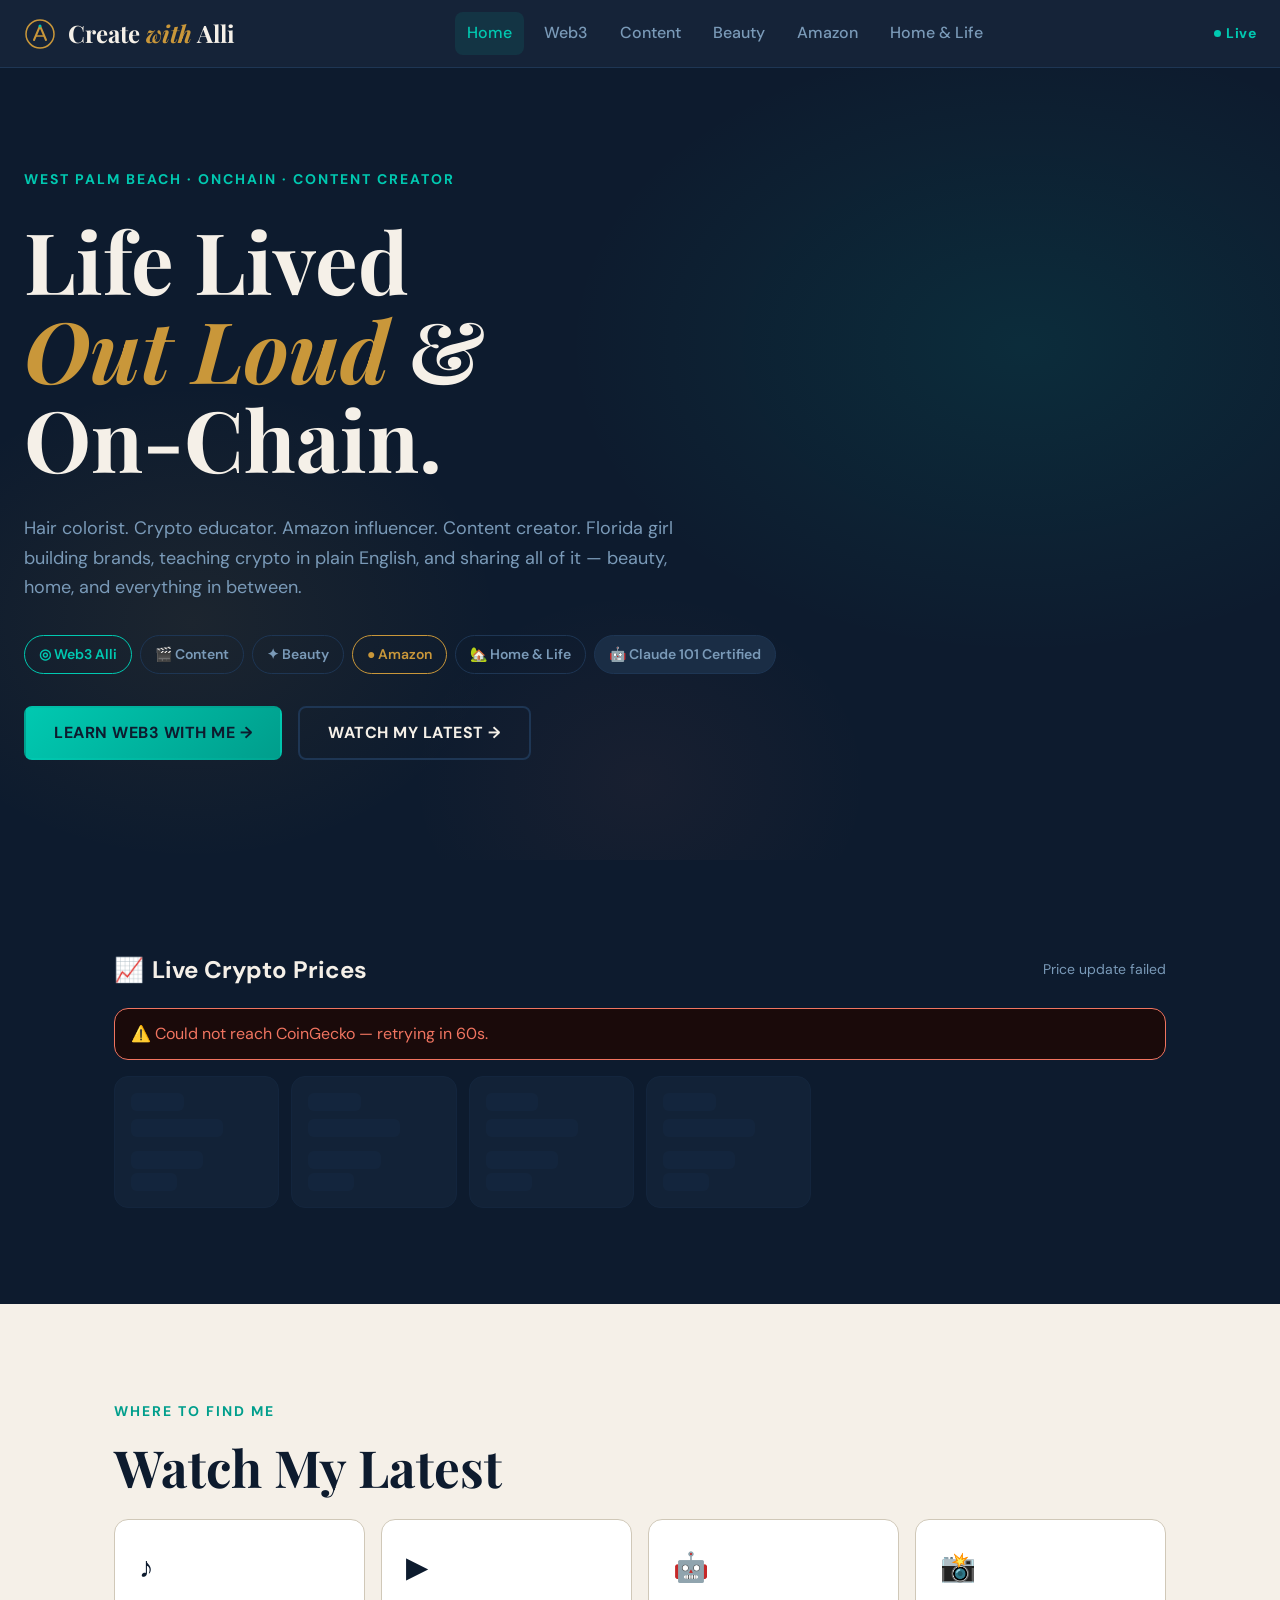
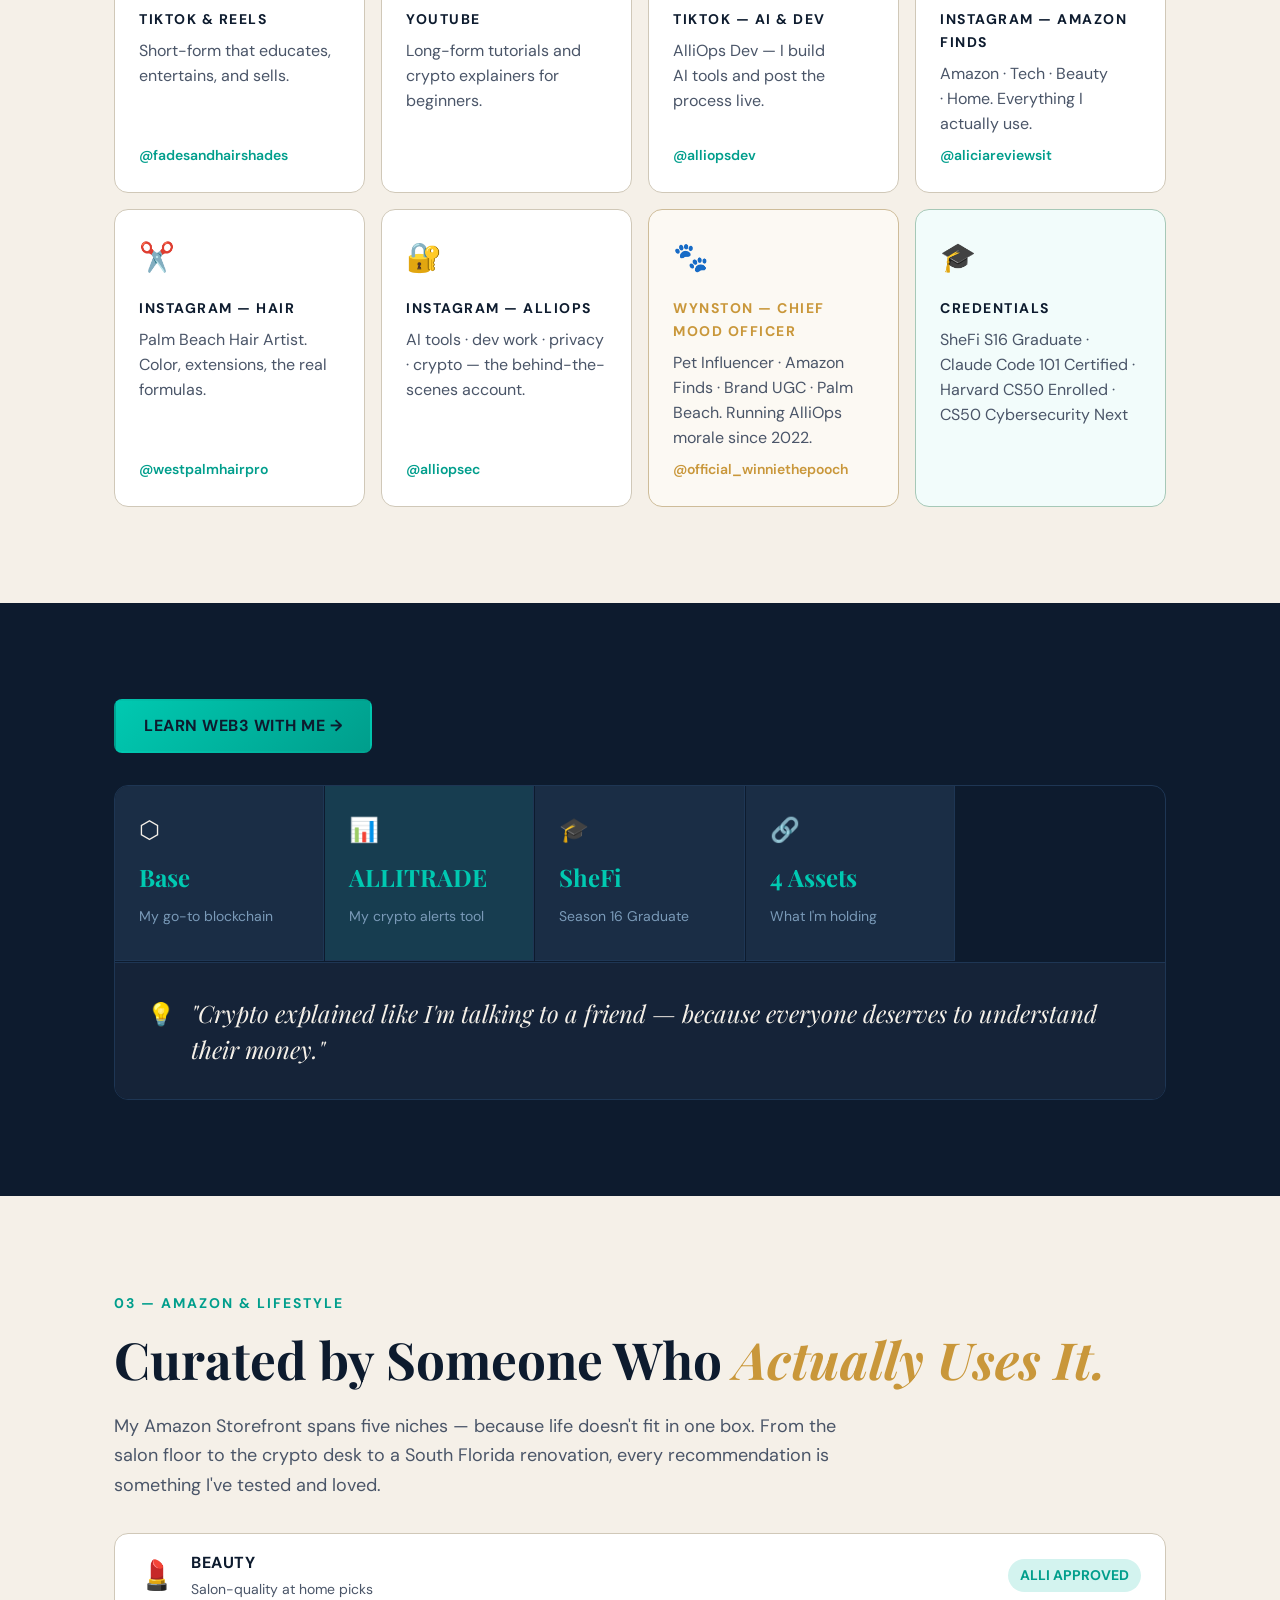
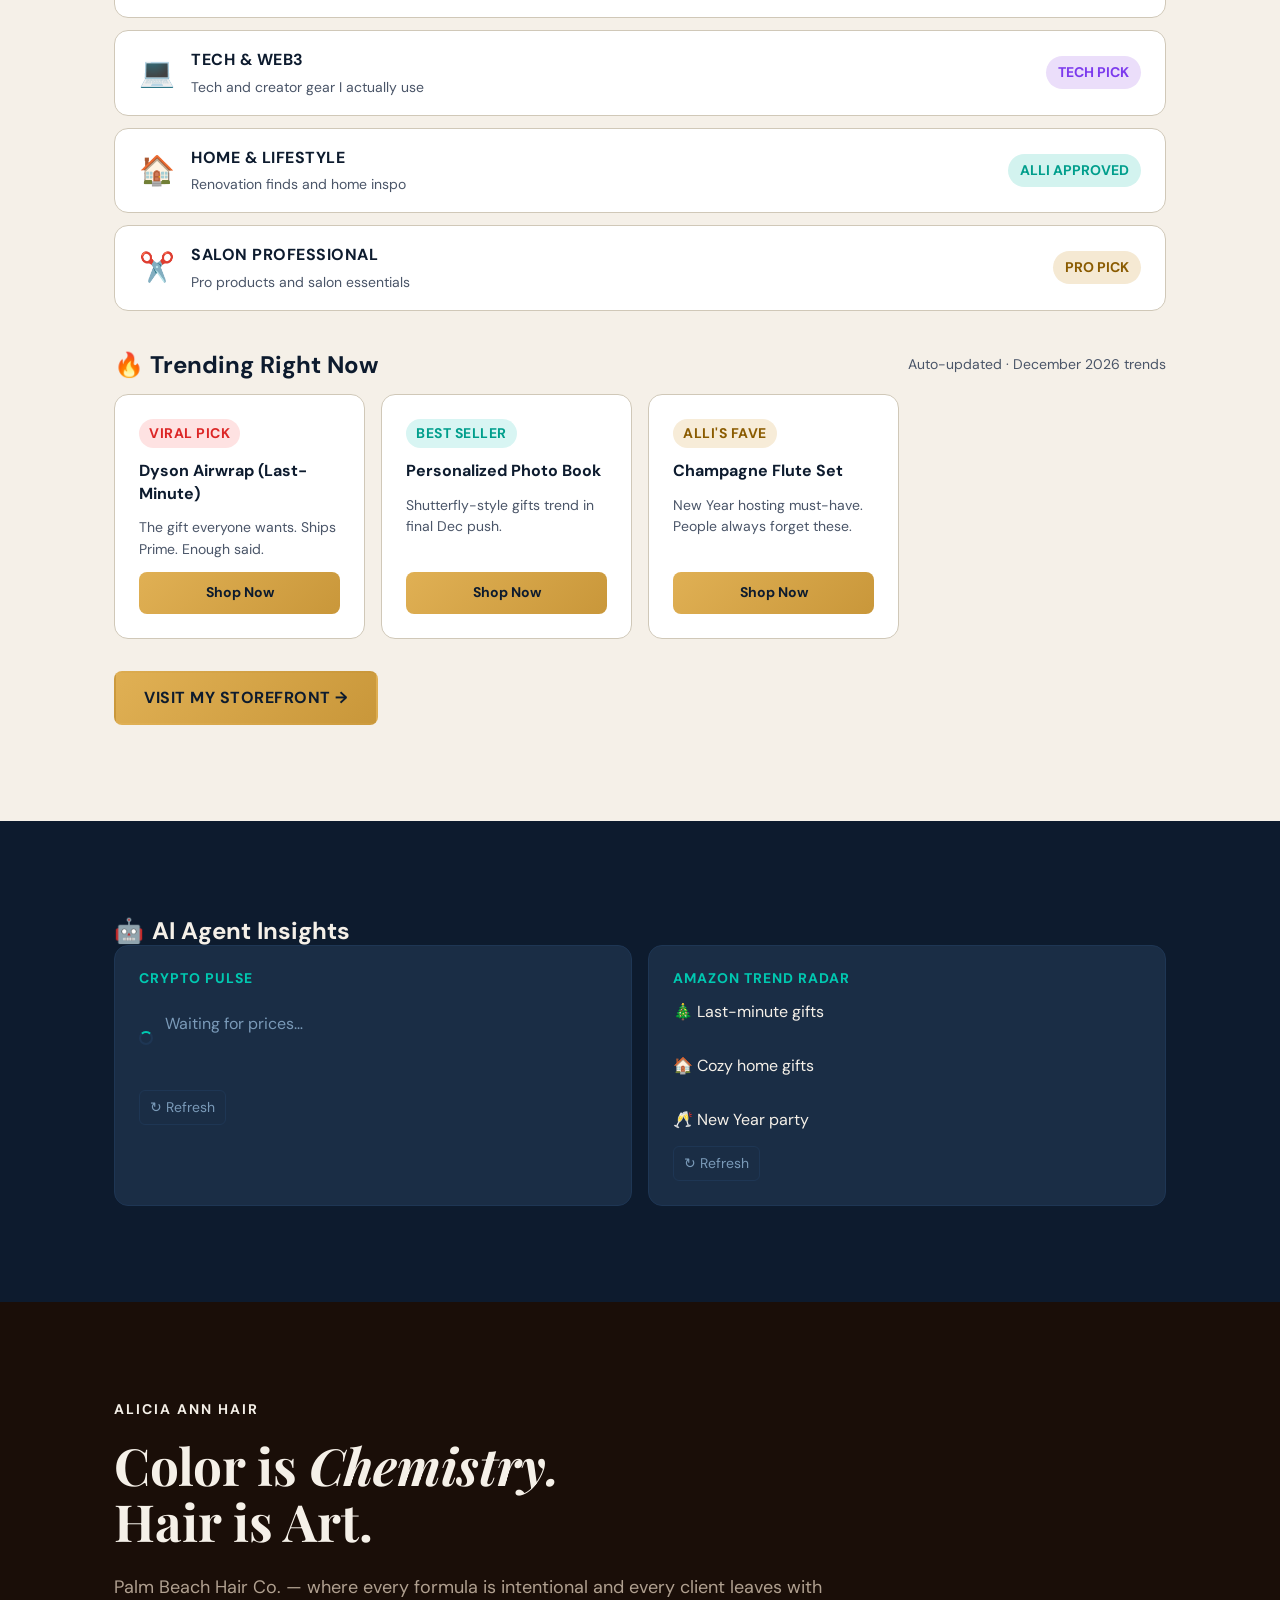
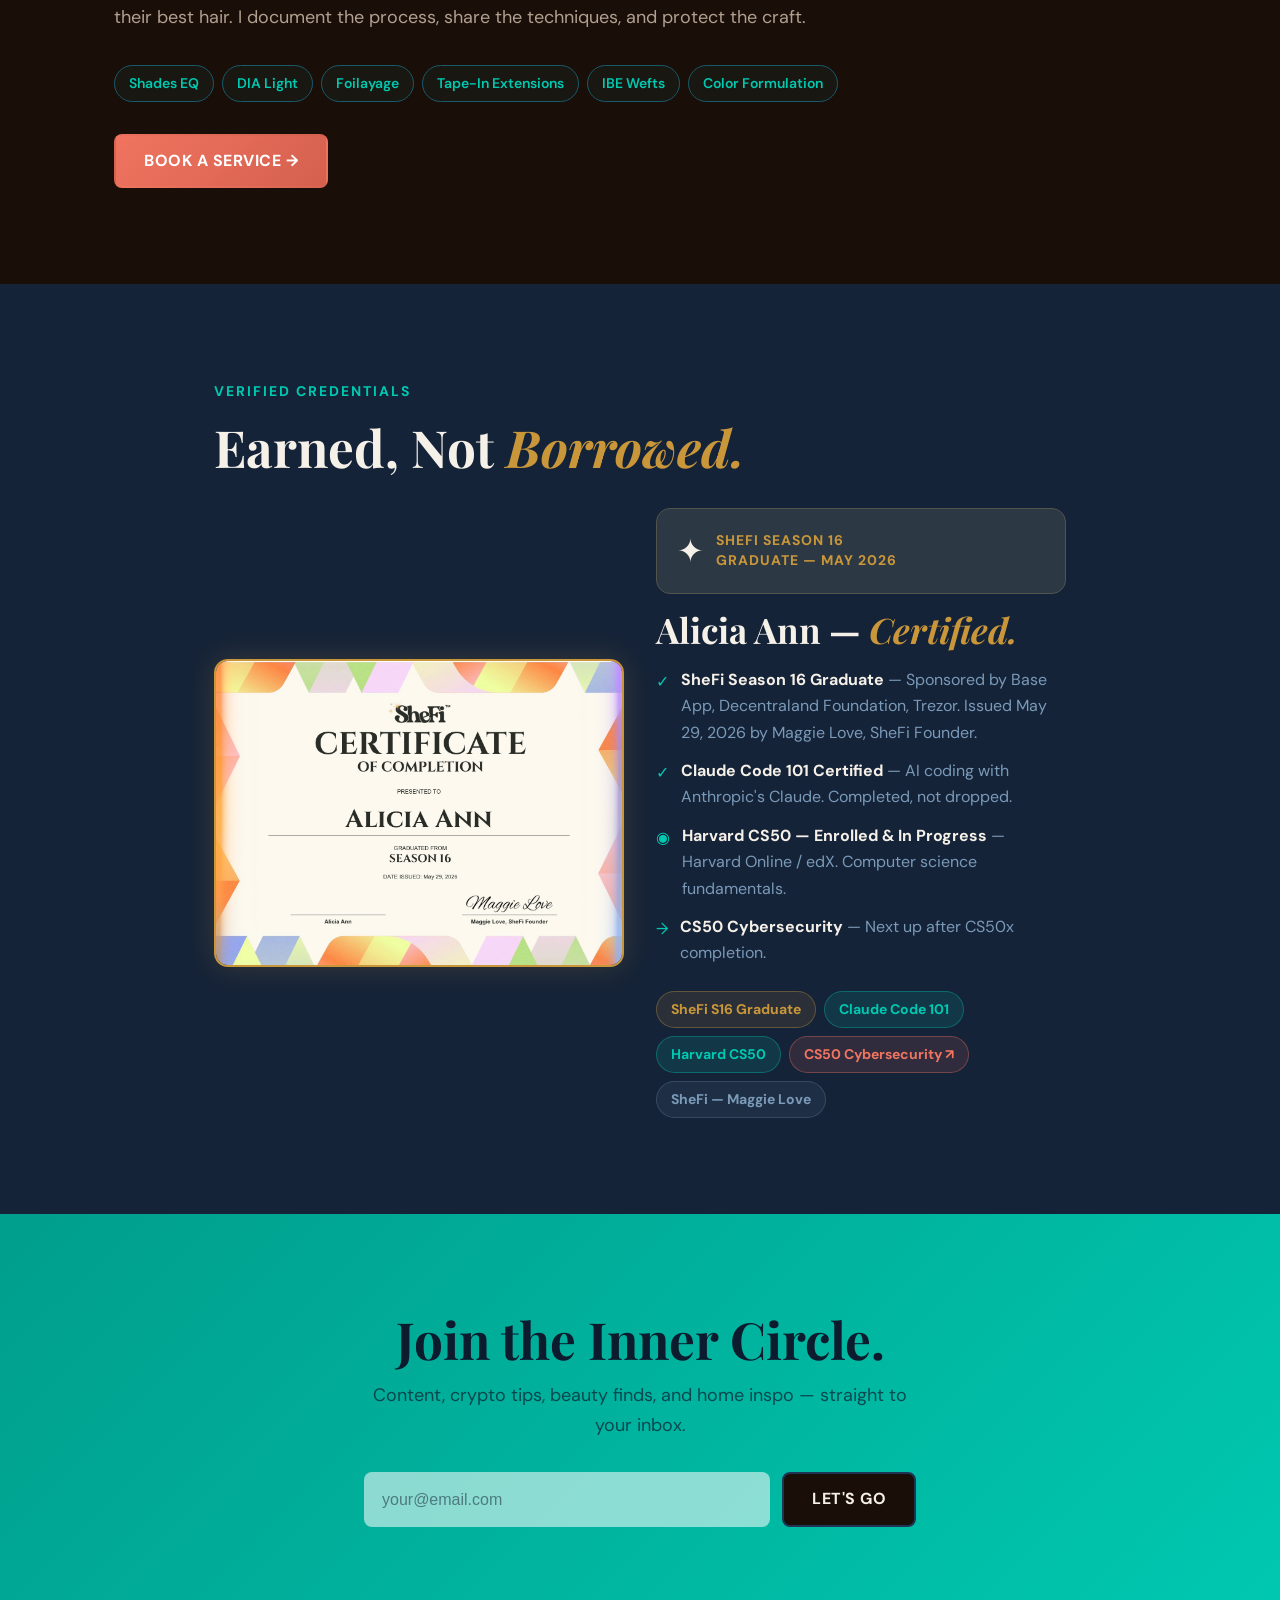
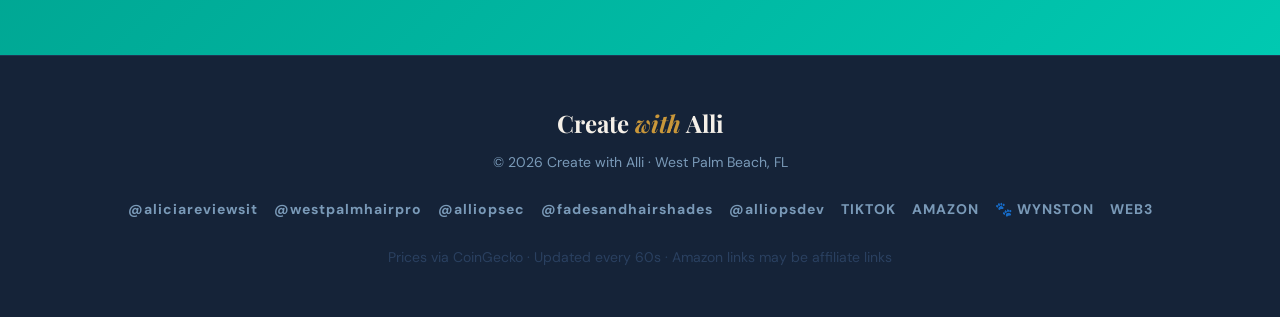
==== commit 7b727167: "copy: remove all jargon — plain English across all pages" ====
--- a/index.html
+++ b/index.html
@@ -55,7 +55,7 @@
     <div class="hero-content">
       <p class="hero-eyebrow">WEST PALM BEACH · ONCHAIN · CONTENT CREATOR</p>
       <h1 class="hero-title">Life Lived<br><em>Out Loud</em> &amp;<br>On-Chain.</h1>
-      <p class="hero-bio">Hair colorist. Web3 educator. Amazon influencer. Content creator. Florida girl building brands, teaching crypto in plain English, and sharing all of it — beauty, home, and everything in between.</p>
+      <p class="hero-bio">Hair colorist. Crypto educator. Amazon influencer. Content creator. Florida girl building brands, teaching crypto in plain English, and sharing all of it — beauty, home, and everything in between.</p>
       <div class="hero-pills">
         <a href="pages/web3.html" class="pill pill--teal">◎ Web3 Alli</a>
         <a href="pages/content.html" class="pill pill--outline">🎬 Content</a>
@@ -104,12 +104,12 @@
         <a href="https://www.tiktok.com/@alliopsdev" target="_blank" rel="noopener" class="content-card">
           <div class="content-icon">▶</div>
           <div class="content-label">YOUTUBE</div>
-          <p class="content-desc">Long-form tutorials and Web3 explainers for beginners.</p>
+          <p class="content-desc">Long-form tutorials and crypto explainers for beginners.</p>
         </a>
         <a href="https://www.tiktok.com/@alliopsdev" target="_blank" rel="noopener" class="content-card">
           <div class="content-icon">🤖</div>
           <div class="content-label">TIKTOK — AI & DEV</div>
-          <p class="content-desc">AlliOps Dev · AI agents · Web3 builds in real time.</p>
+          <p class="content-desc">AlliOps Dev — I build AI tools and post the process live.</p>
           <span class="content-handle">@alliopsdev</span>
         </a>
         <a href="https://www.instagram.com/aliciareviewsit" target="_blank" rel="noopener" class="content-card">
@@ -127,7 +127,7 @@
         <a href="https://www.instagram.com/alliopsec" target="_blank" rel="noopener" class="content-card">
           <div class="content-icon">🔐</div>
           <div class="content-label">INSTAGRAM — ALLIOPS</div>
-          <p class="content-desc">AlliOpsDev · AI Dev · Agents · OPSEC · Web3 builds.</p>
+          <p class="content-desc">AI tools · dev work · privacy · crypto — the behind-the-scenes account.</p>
           <span class="content-handle">@alliopsec</span>
         </a>
         <a href="https://www.instagram.com/official_winniethepooch" target="_blank" rel="noopener" class="content-card content-card--winnie">
@@ -153,12 +153,12 @@
         <a href="pages/web3.html#base" class="web3-card">
           <div class="web3-icon">⬡</div>
           <div class="web3-name">Base</div>
-          <div class="web3-sub">Home Chain</div>
+          <div class="web3-sub">My go-to blockchain</div>
         </a>
         <a href="pages/web3.html#allitrade" class="web3-card web3-card--accent">
           <div class="web3-icon">📊</div>
           <div class="web3-name">ALLITRADE</div>
-          <div class="web3-sub">Signal Agent</div>
+          <div class="web3-sub">My crypto alerts tool</div>
         </a>
         <a href="pages/web3.html#shefi" class="web3-card">
           <div class="web3-icon">🎓</div>
@@ -168,11 +168,11 @@
         <a href="pages/web3.html#portfolio" class="web3-card">
           <div class="web3-icon">🔗</div>
           <div class="web3-name">4 Assets</div>
-          <div class="web3-sub">Active Positions</div>
+          <div class="web3-sub">What I'm holding</div>
         </a>
         <div class="web3-quote">
           <span class="quote-icon">💡</span>
-          <blockquote>"Crypto in plain English — because everyone deserves financial sovereignty."</blockquote>
+          <blockquote>"Crypto explained like I'm talking to a friend — because everyone deserves to understand their money."</blockquote>
         </div>
       </div>
     </div>
@@ -198,7 +198,7 @@
           <span class="cat-icon">💻</span>
           <div>
             <div class="cat-name">TECH & WEB3</div>
-            <div class="cat-desc">Gear for the on-chain life</div>
+            <div class="cat-desc">Tech and creator gear I actually use</div>
           </div>
           <span class="cat-badge cat-badge--purple">TECH PICK</span>
         </a>
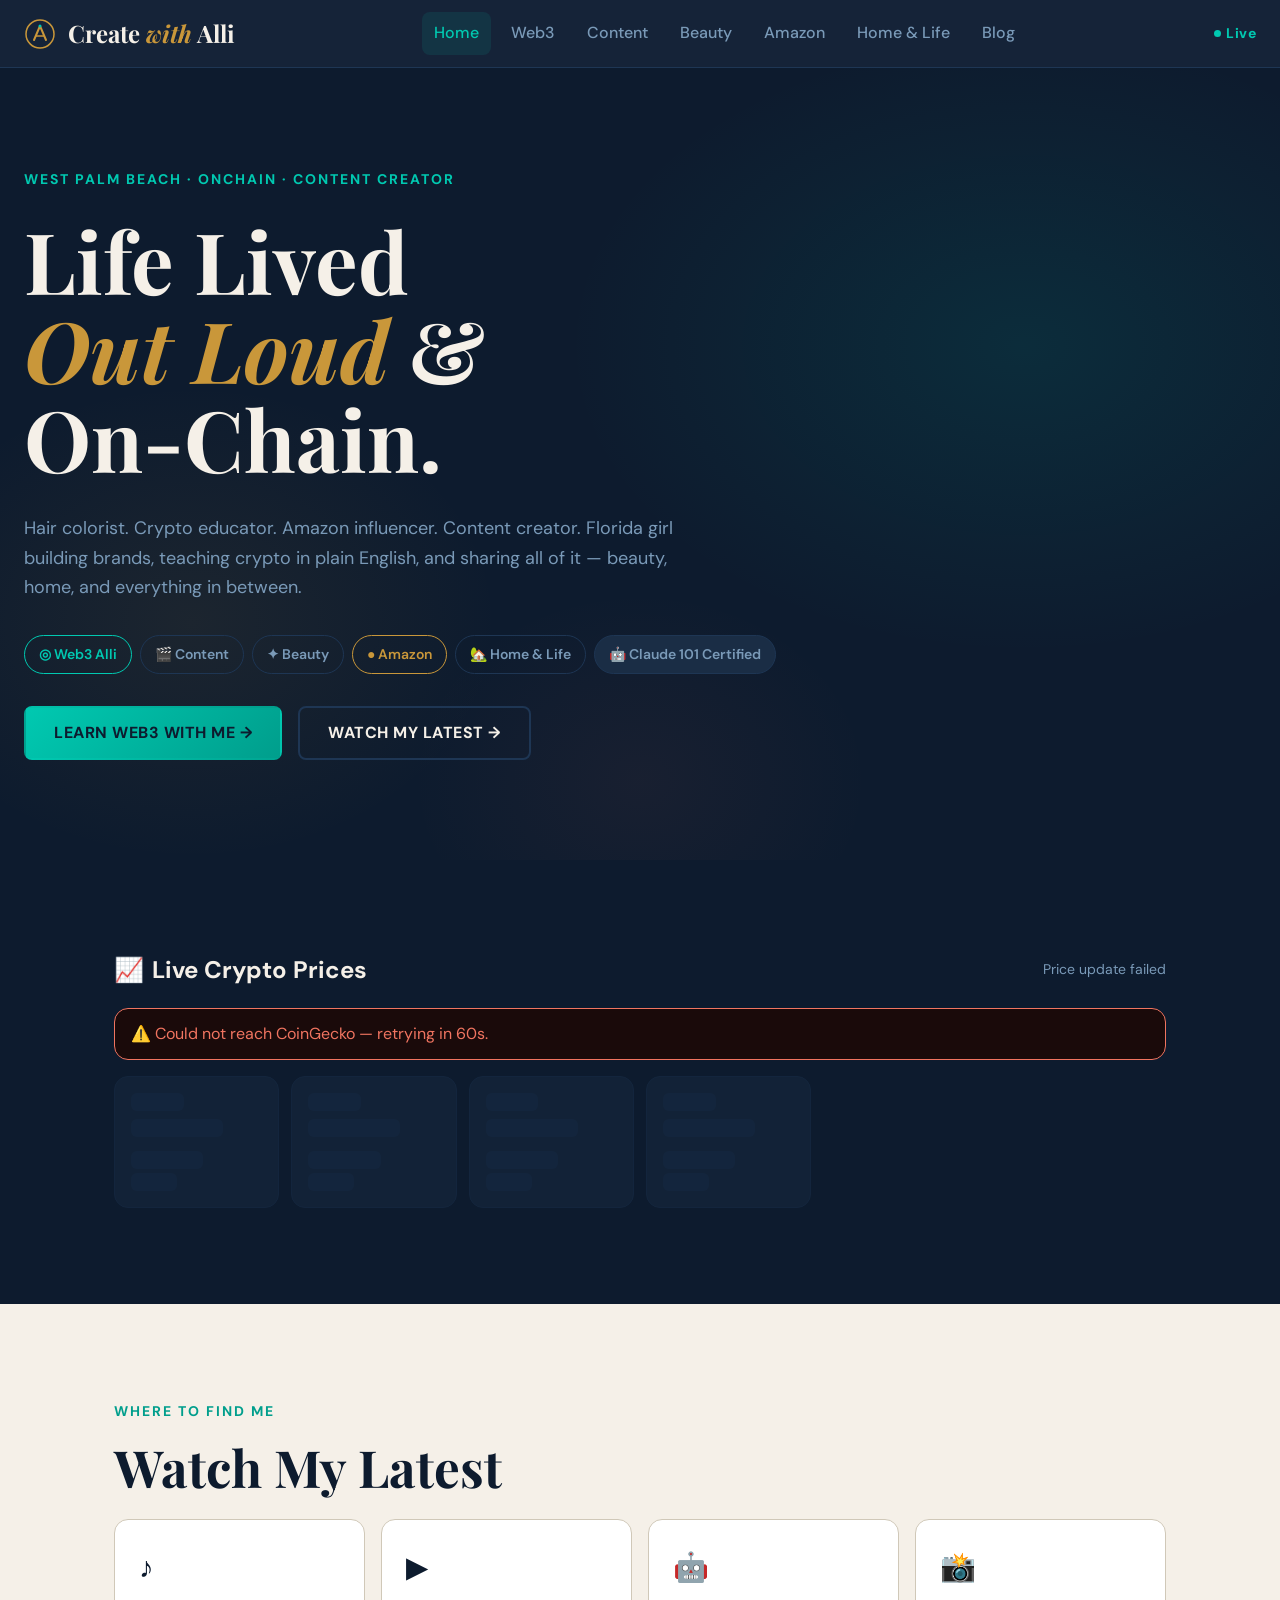
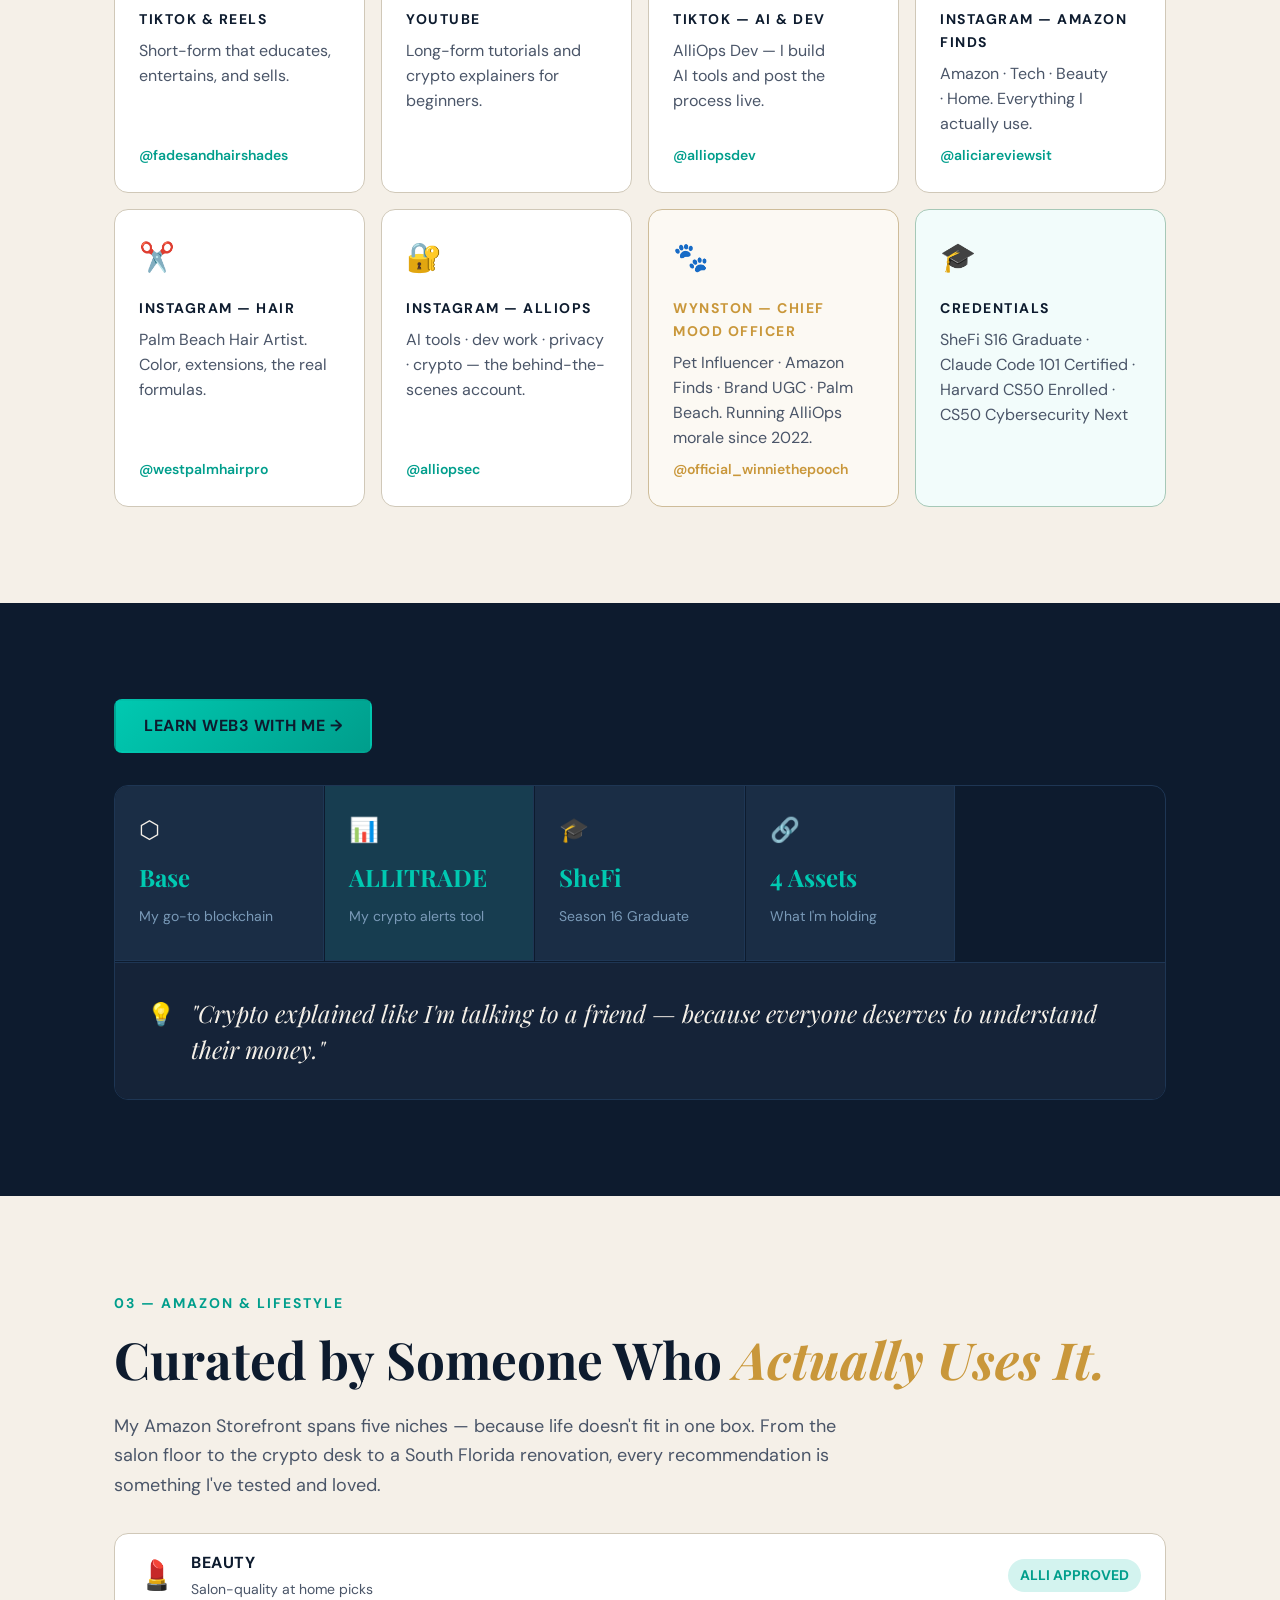
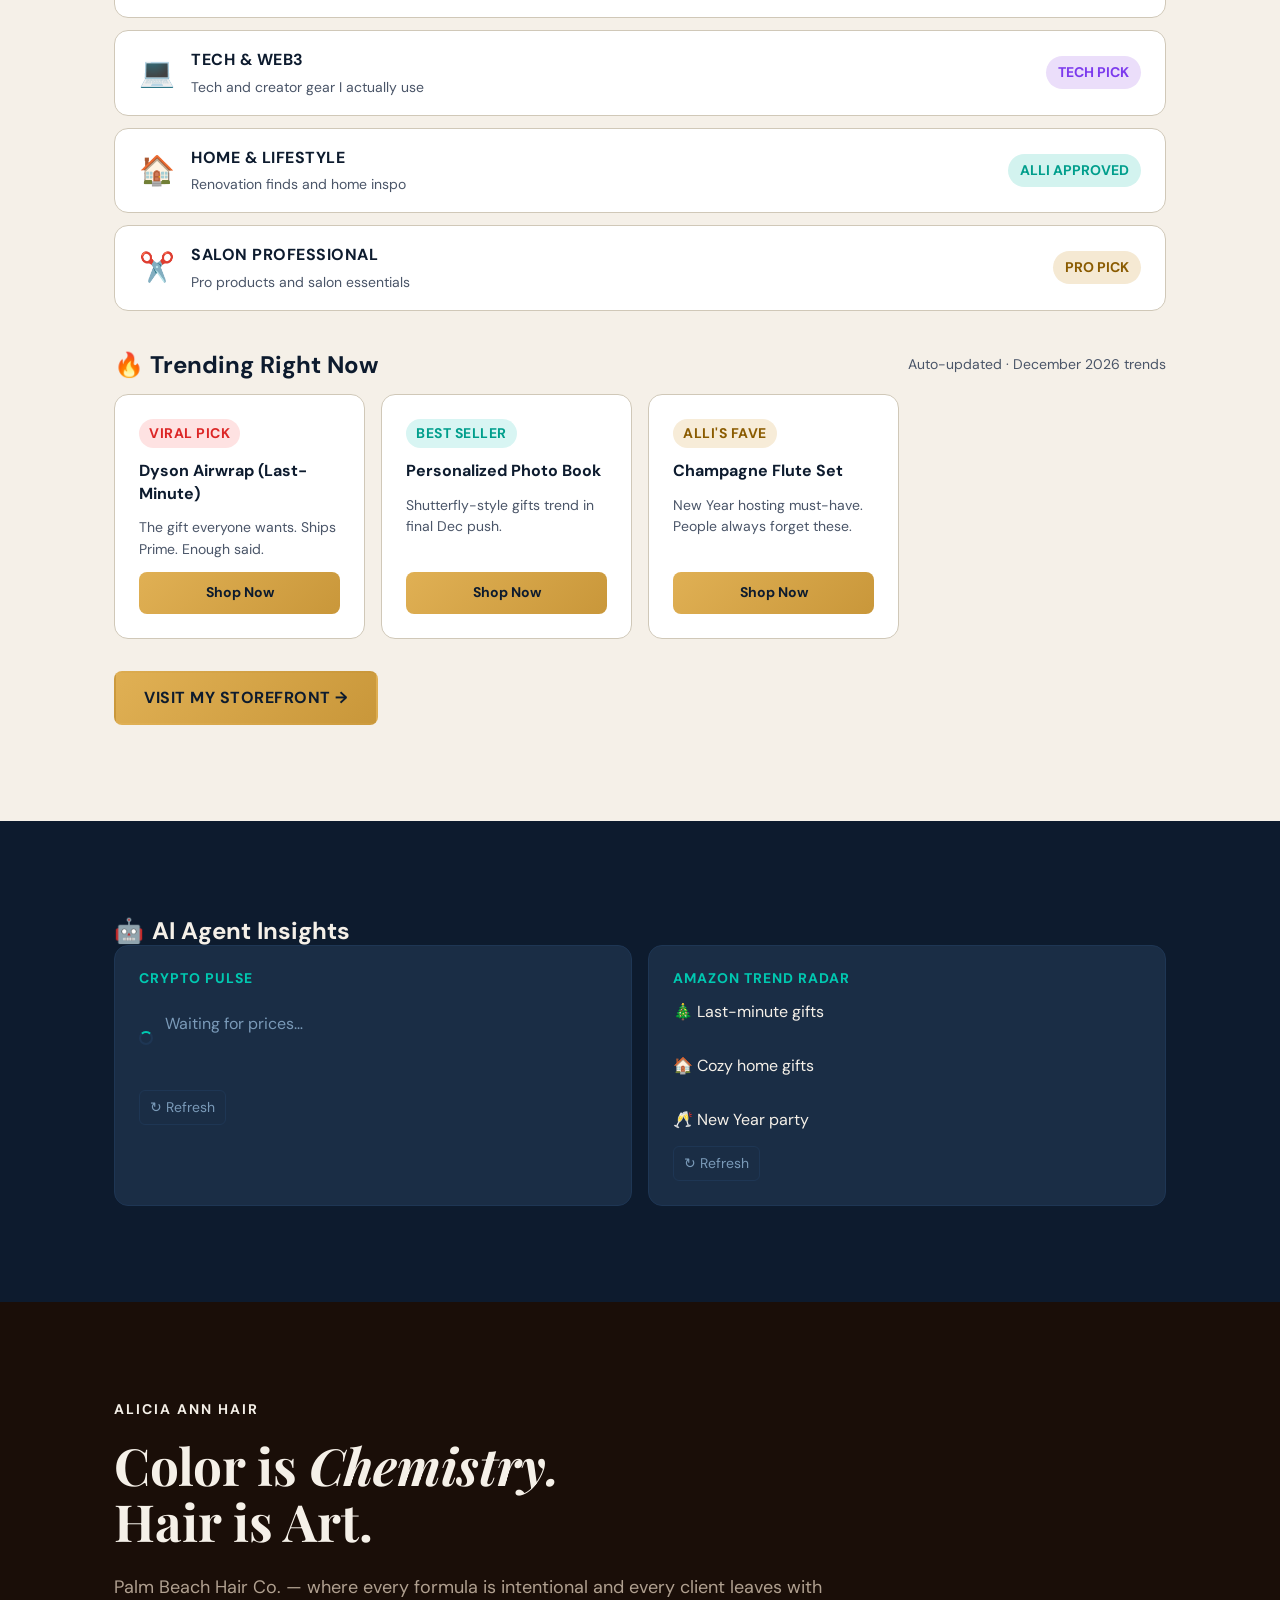
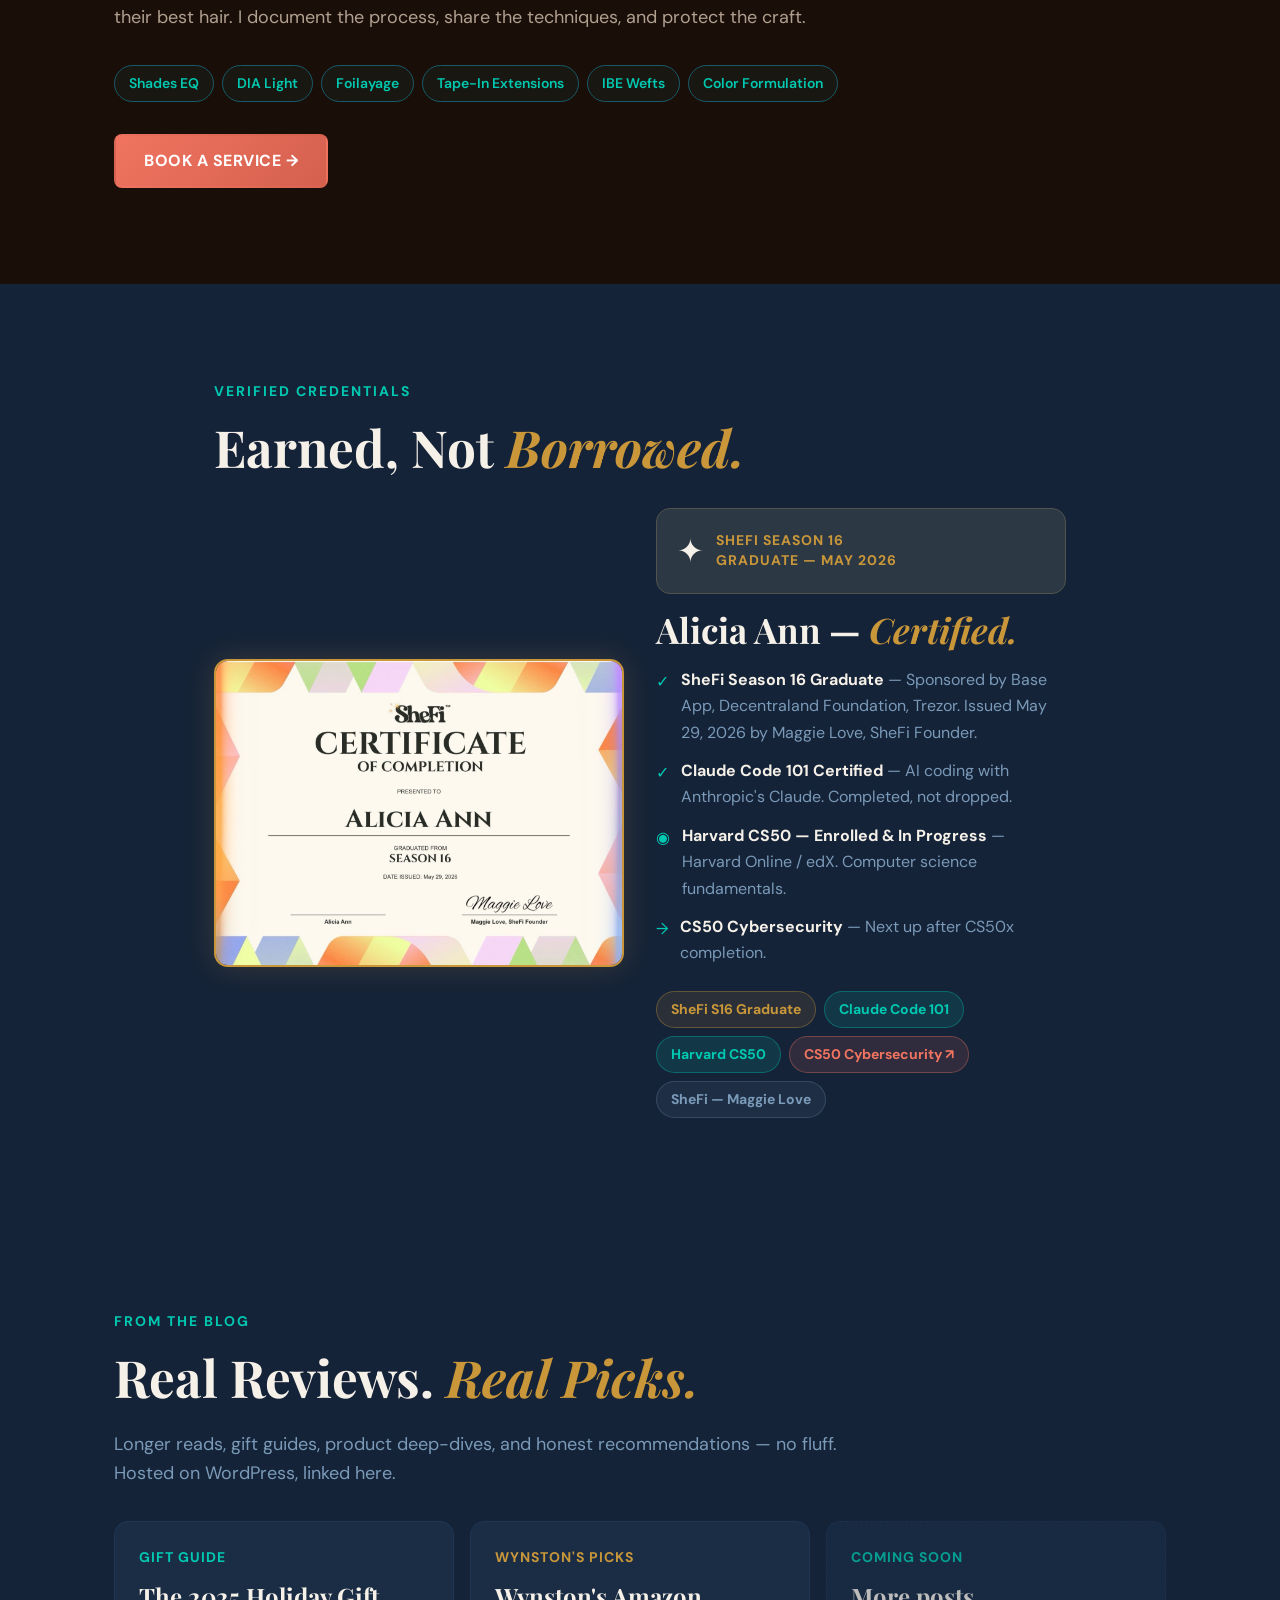
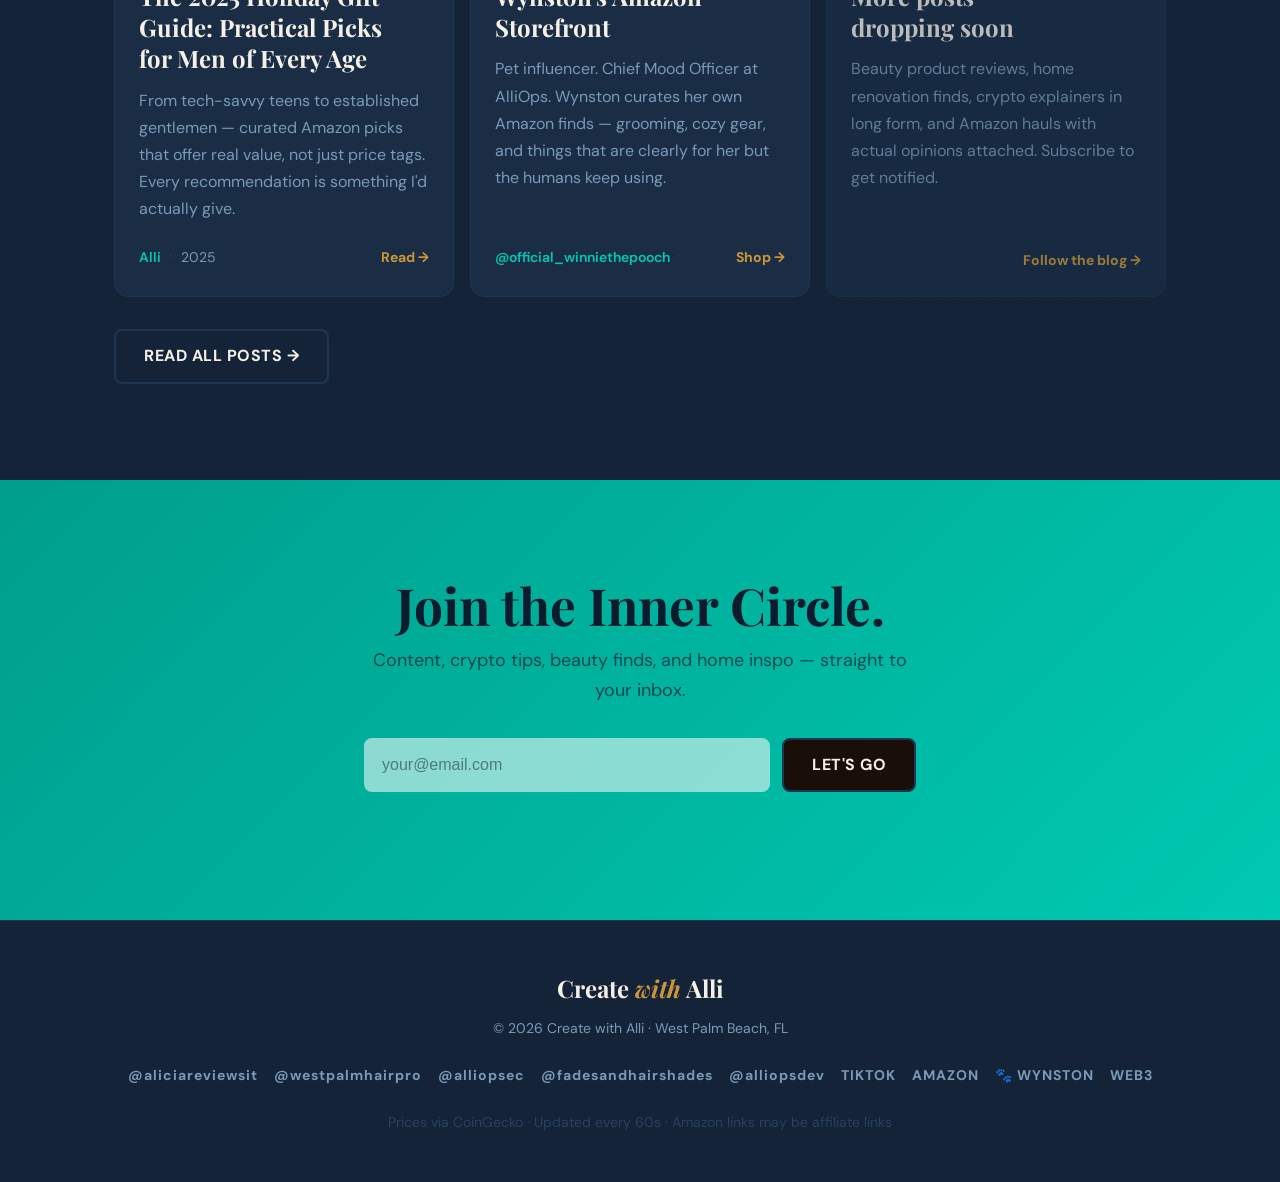
==== commit 5c0a91a6: "feat: WordPress blog integration + Learn crypto bootcamp + both cert images - Blog section on homepa" ====
--- a/index.html
+++ b/index.html
@@ -37,6 +37,7 @@
     <a href="pages/beauty.html" class="nav-link">Beauty</a>
     <a href="pages/amazon.html" class="nav-link">Amazon</a>
     <a href="pages/home-life.html" class="nav-link">Home & Life</a>
+    <a href="https://createwithalli.wordpress.com" target="_blank" rel="noopener" class="nav-link">Blog</a>
   </nav>
 
   <div class="header-actions">
@@ -340,7 +341,49 @@
     </div>
   </section>
 
-  <!-- ═══ EMAIL ═══ -->
+  
+  <!-- ═══ BLOG ═══ -->
+  <section class="section section--navy" id="blog">
+    <div class="section-inner">
+      <p class="section-eyebrow">FROM THE BLOG</p>
+      <h2 class="section-title-lg">Real Reviews. <em>Real Picks.</em></h2>
+      <p class="section-body" style="color:var(--muted)">Longer reads, gift guides, product deep-dives, and honest recommendations — no fluff. Hosted on WordPress, linked here.</p>
+      <div class="blog-grid">
+        <a href="https://createwithalli.wordpress.com/2024/11/the-2025-holiday-gift-guide-practical-picks-for-men-of-every-age/" target="_blank" rel="noopener" class="blog-card">
+          <div class="blog-tag">Gift Guide</div>
+          <h3 class="blog-title">The 2025 Holiday Gift Guide: Practical Picks for Men of Every Age</h3>
+          <p class="blog-excerpt">From tech-savvy teens to established gentlemen — curated Amazon picks that offer real value, not just price tags. Every recommendation is something I'd actually give.</p>
+          <div class="blog-meta">
+            <span class="blog-author">Alli</span>
+            <span class="blog-dot">·</span>
+            <span class="blog-date">2025</span>
+            <span class="blog-arrow">Read →</span>
+          </div>
+        </a>
+        <a href="https://www.amazon.com/shop/doodlechronicles" target="_blank" rel="noopener" class="blog-card blog-card--winnie">
+          <div class="blog-tag blog-tag--gold">Wynston's Picks</div>
+          <h3 class="blog-title">Wynston's Amazon Storefront</h3>
+          <p class="blog-excerpt">Pet influencer. Chief Mood Officer at AlliOps. Wynston curates her own Amazon finds — grooming, cozy gear, and things that are clearly for her but the humans keep using.</p>
+          <div class="blog-meta">
+            <span class="blog-author">@official_winniethepooch</span>
+            <span class="blog-dot">·</span>
+            <span class="blog-arrow">Shop →</span>
+          </div>
+        </a>
+        <a href="https://createwithalli.wordpress.com" target="_blank" rel="noopener" class="blog-card blog-card--new">
+          <div class="blog-tag blog-tag--teal">Coming Soon</div>
+          <h3 class="blog-title">More posts dropping soon</h3>
+          <p class="blog-excerpt">Beauty product reviews, home renovation finds, crypto explainers in long form, and Amazon hauls with actual opinions attached. Subscribe to get notified.</p>
+          <div class="blog-meta">
+            <span class="blog-arrow">Follow the blog →</span>
+          </div>
+        </a>
+      </div>
+      <a href="https://createwithalli.wordpress.com" target="_blank" rel="noopener" class="btn btn--ghost mt-section">READ ALL POSTS →</a>
+    </div>
+  </section>
+
+<!-- ═══ EMAIL ═══ -->
   <section class="section section--teal" id="newsletter">
     <div class="section-inner newsletter-inner">
       <h2 class="newsletter-title">Join the Inner Circle.</h2>
--- a/style.css
+++ b/style.css
@@ -394,3 +394,26 @@
   .crypto-grid { grid-template-columns: repeat(2, 1fr); }
   .hero-ctas { flex-direction: column; }
 }
+
+/* ═══ BLOG ═══ */
+.blog-grid { display: grid; grid-template-columns: repeat(auto-fill, minmax(280px,1fr)); gap: var(--sp4); }
+.blog-card {
+  background: var(--card); border: 1px solid var(--border);
+  border-radius: var(--radius); padding: var(--sp6);
+  display: flex; flex-direction: column; gap: var(--sp3);
+  transition: transform var(--trans), border-color var(--trans);
+}
+.blog-card:hover { transform: translateY(-3px); border-color: var(--teal); }
+.blog-card--winnie:hover { border-color: var(--gold); }
+.blog-card--new  { opacity: 0.75; border-style: dashed; }
+.blog-card--new:hover { opacity: 1; border-color: var(--teal); border-style: solid; }
+.blog-tag { font-size: var(--text-xs); font-weight: 700; letter-spacing: 1px; text-transform: uppercase; color: var(--teal); }
+.blog-tag--gold  { color: var(--gold); }
+.blog-tag--teal  { color: var(--teal); }
+.blog-title { font-family: var(--font-display); font-size: var(--text-lg); color: var(--cream); line-height: 1.3; }
+.blog-excerpt { font-size: var(--text-sm); color: var(--muted); line-height: 1.7; flex: 1; }
+.blog-meta { display: flex; align-items: center; gap: var(--sp2); flex-wrap: wrap; margin-top: var(--sp2); }
+.blog-author { font-size: var(--text-xs); font-weight: 600; color: var(--teal); }
+.blog-dot    { color: var(--faint); }
+.blog-date   { font-size: var(--text-xs); color: var(--muted); }
+.blog-arrow  { font-size: var(--text-xs); font-weight: 700; color: var(--gold); margin-left: auto; }
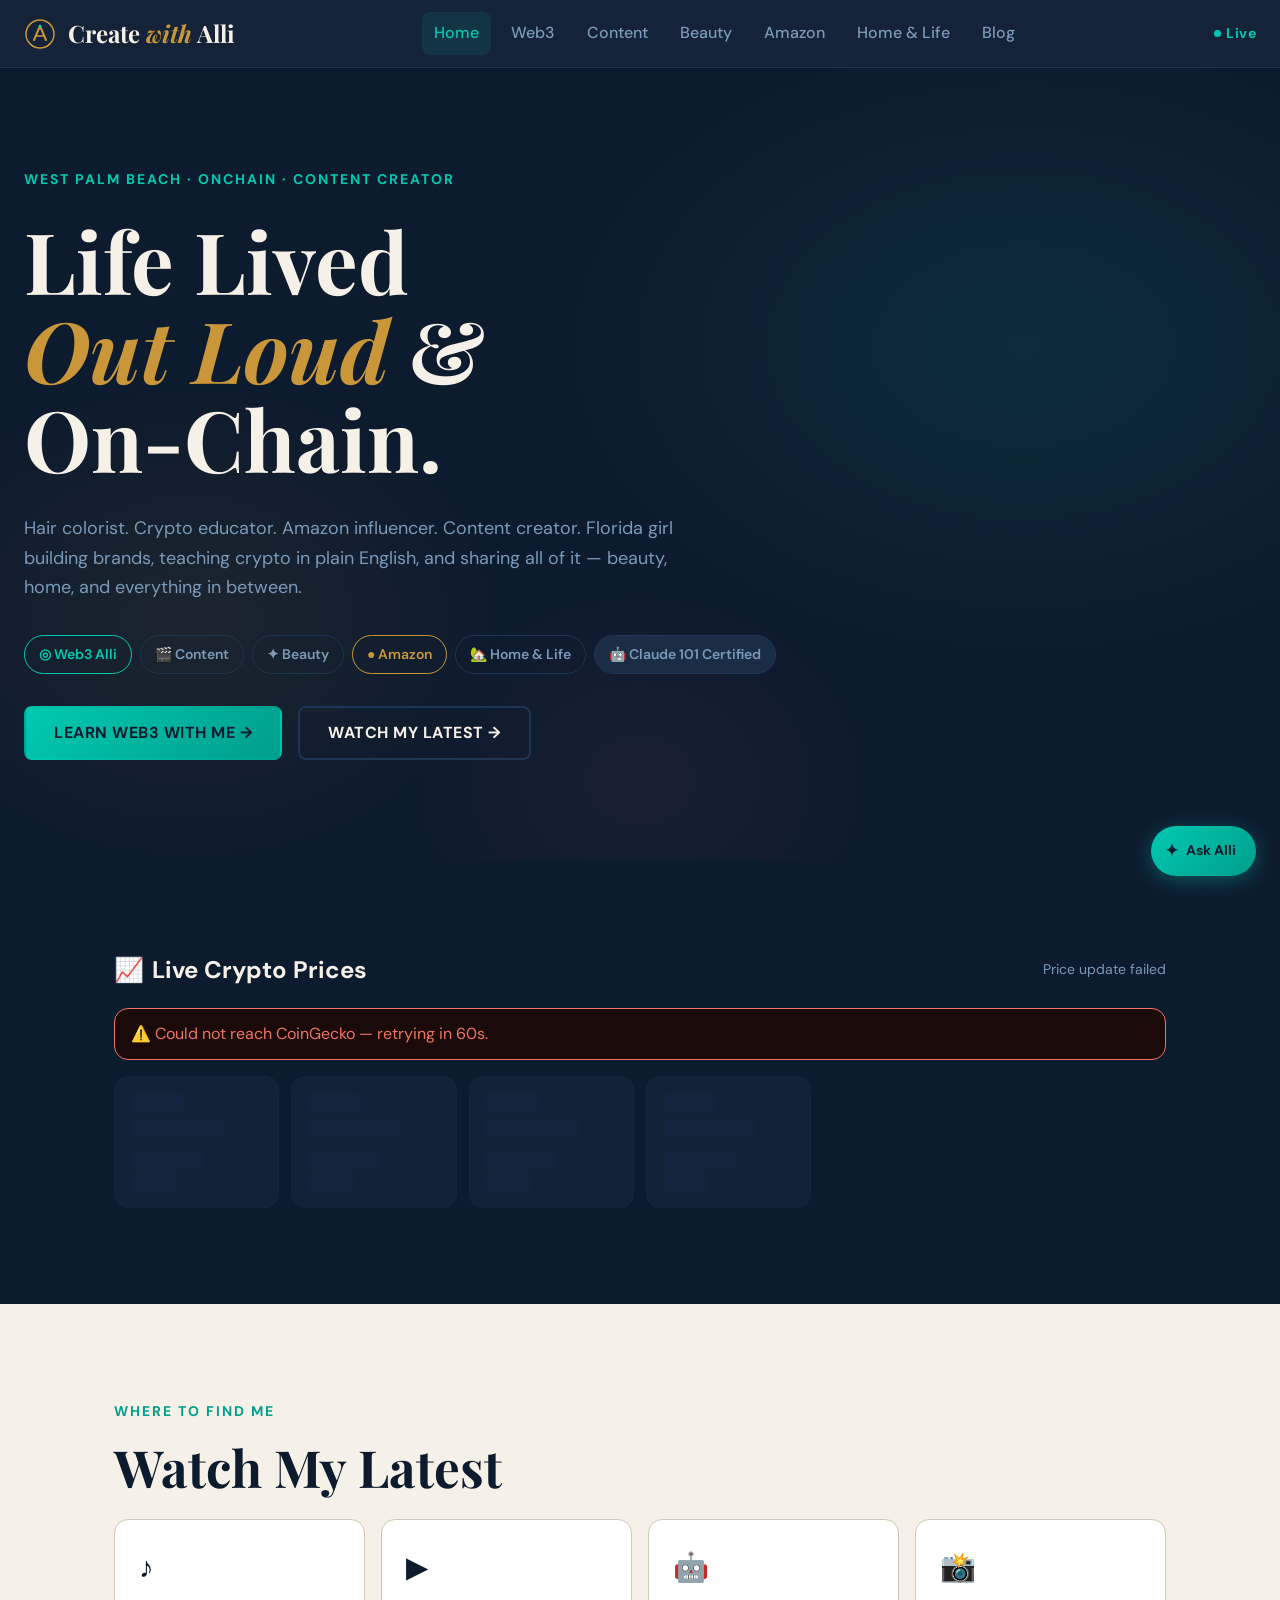
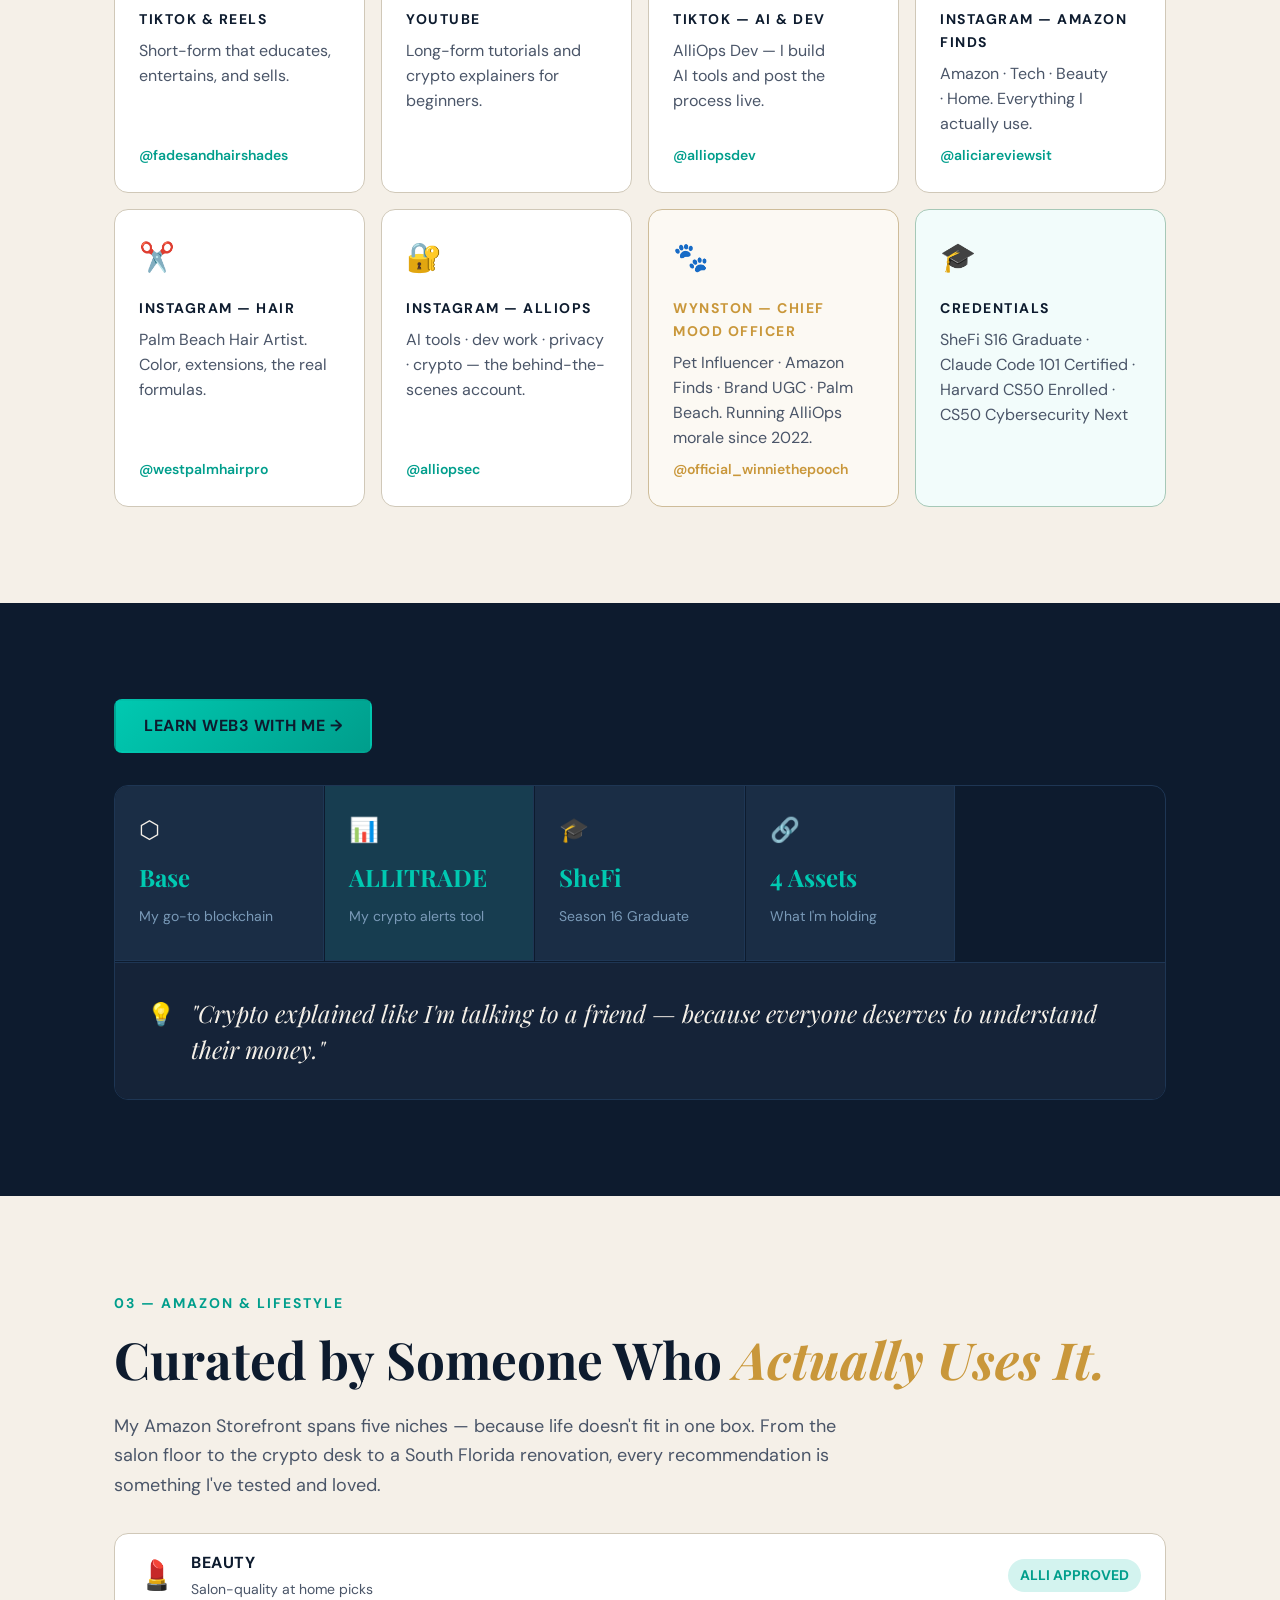
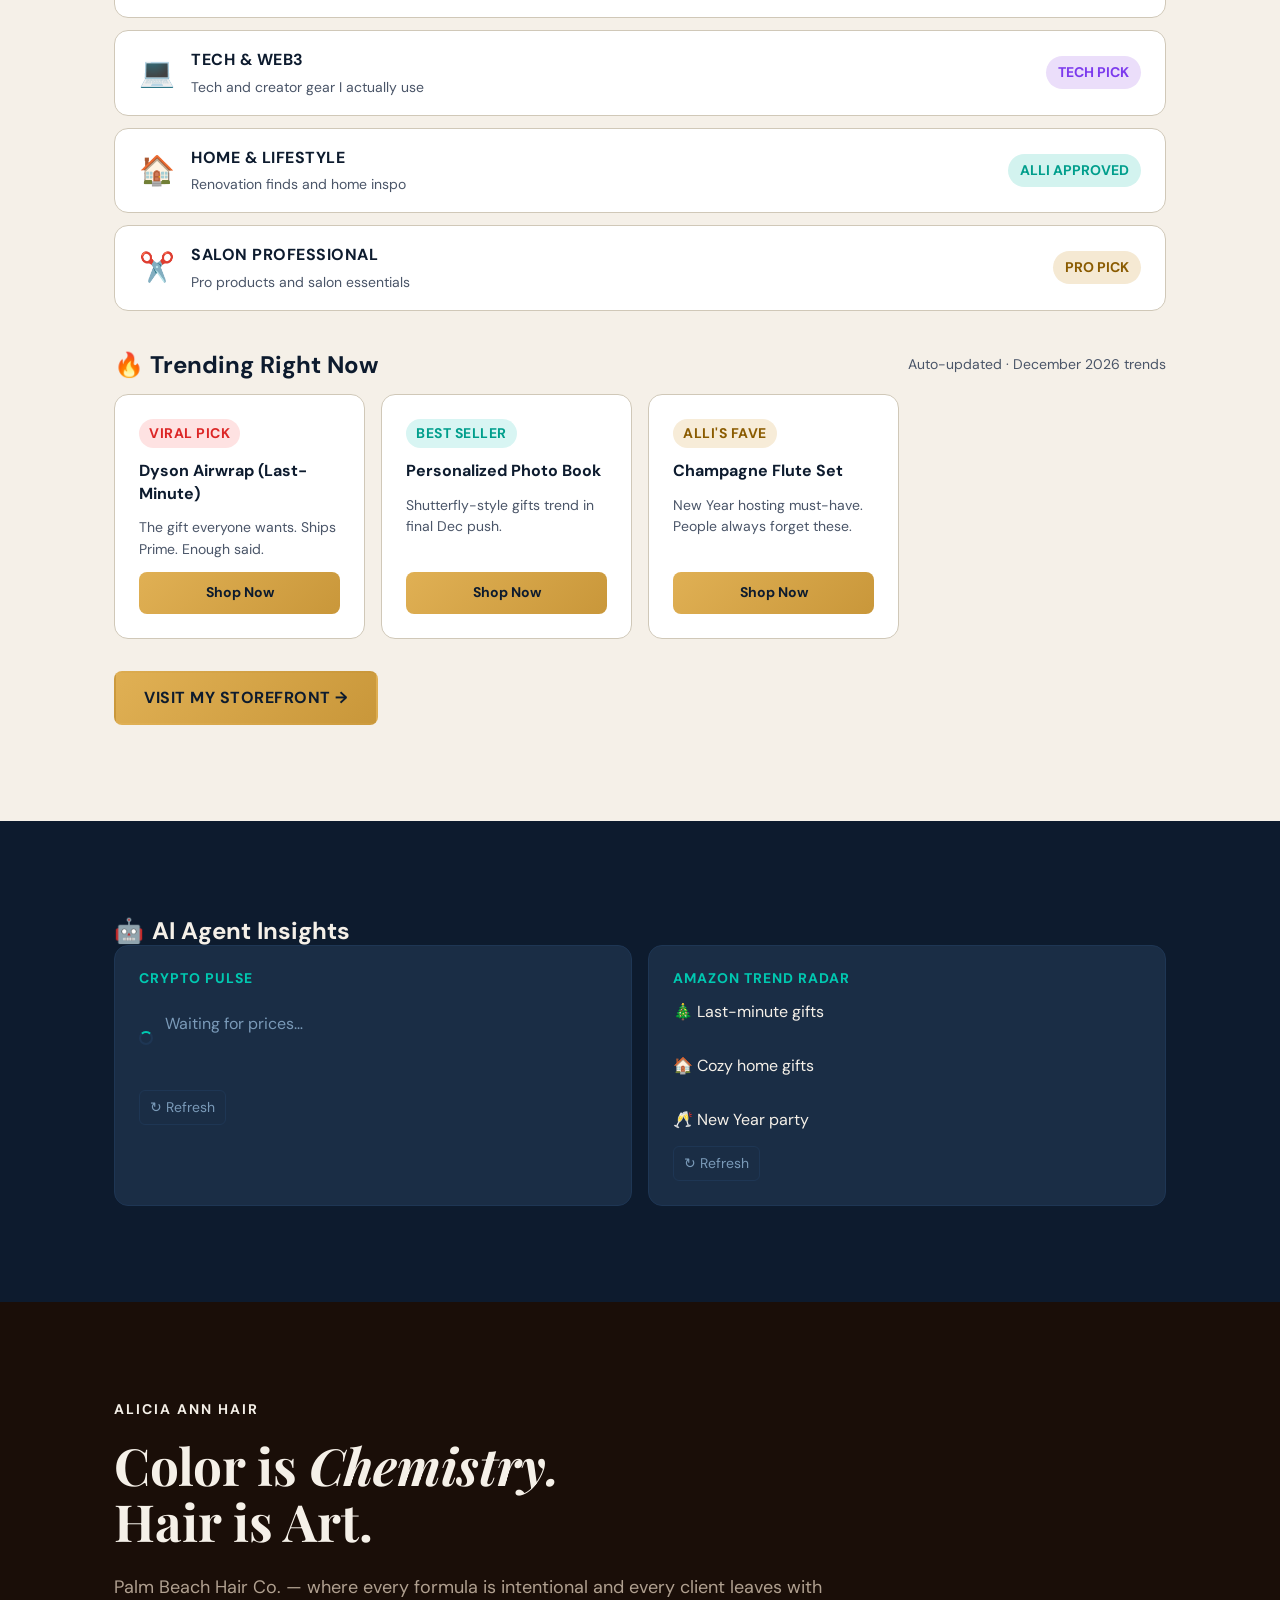
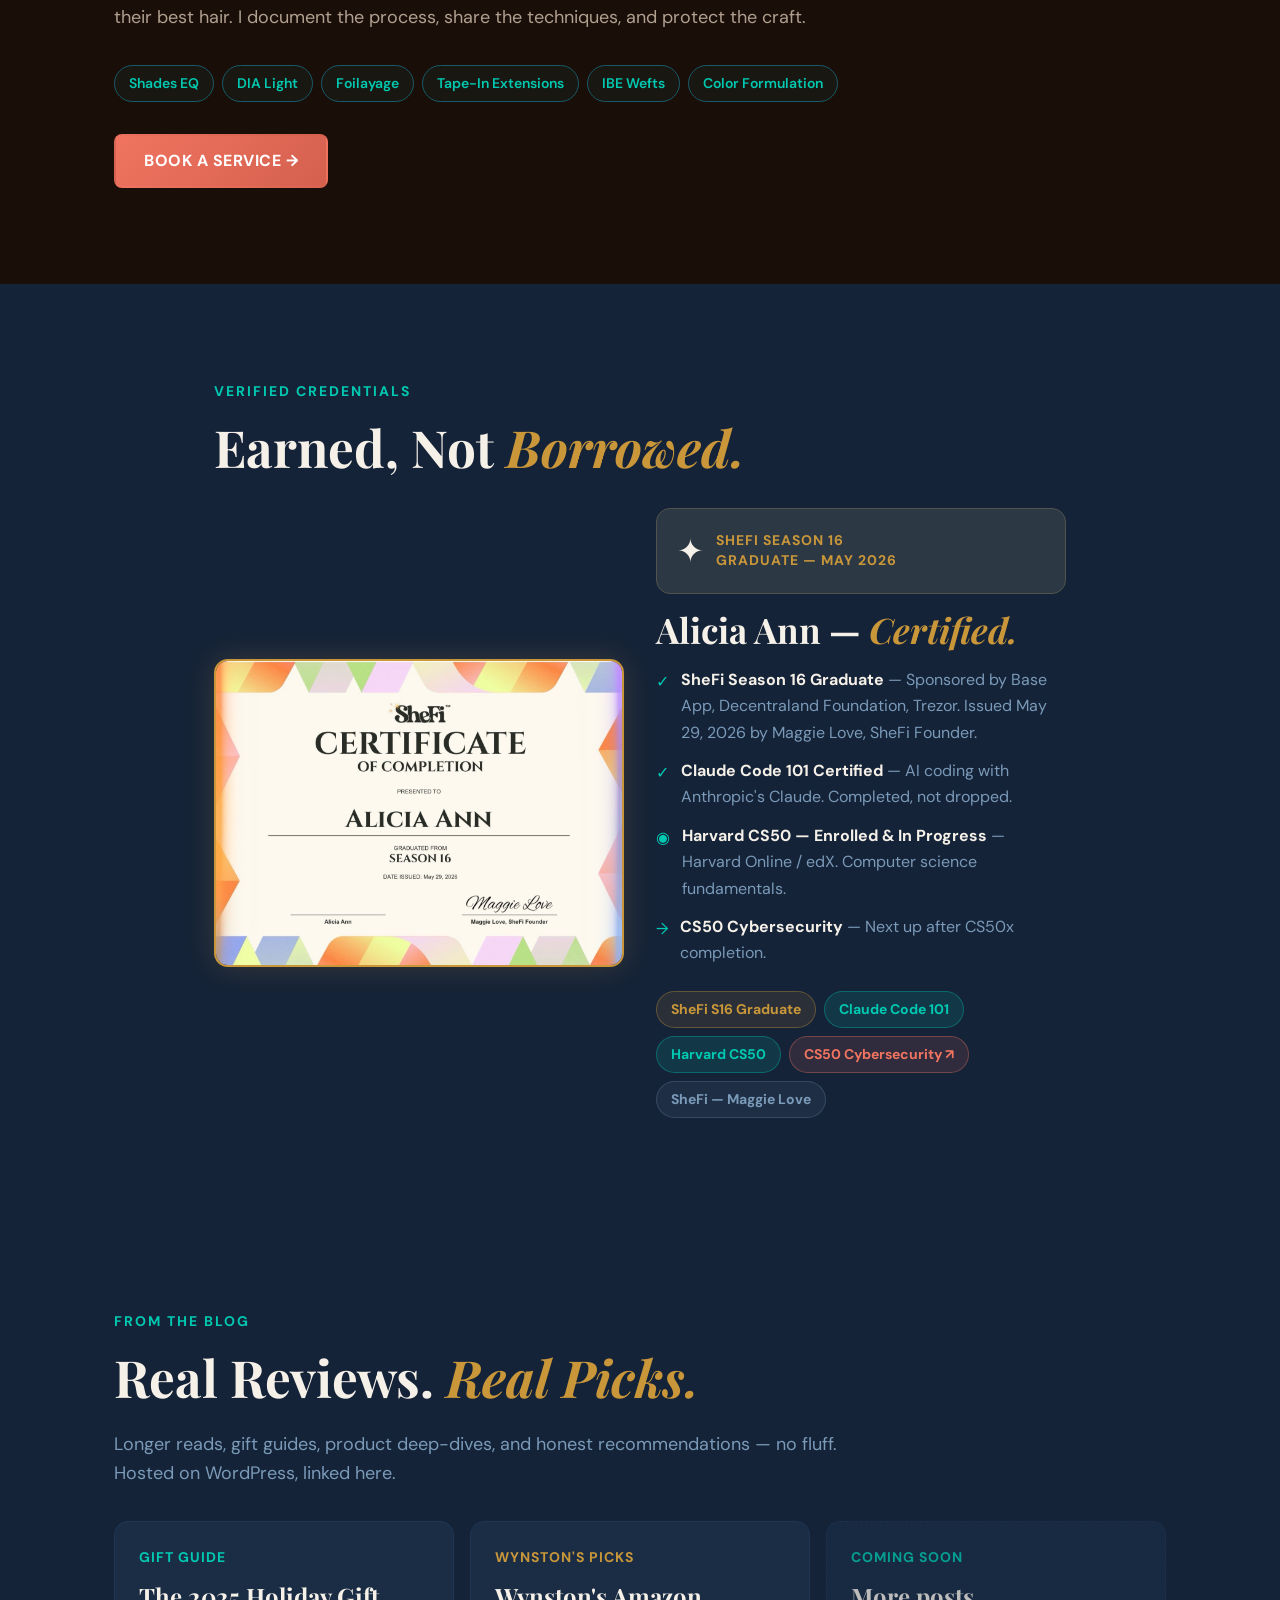
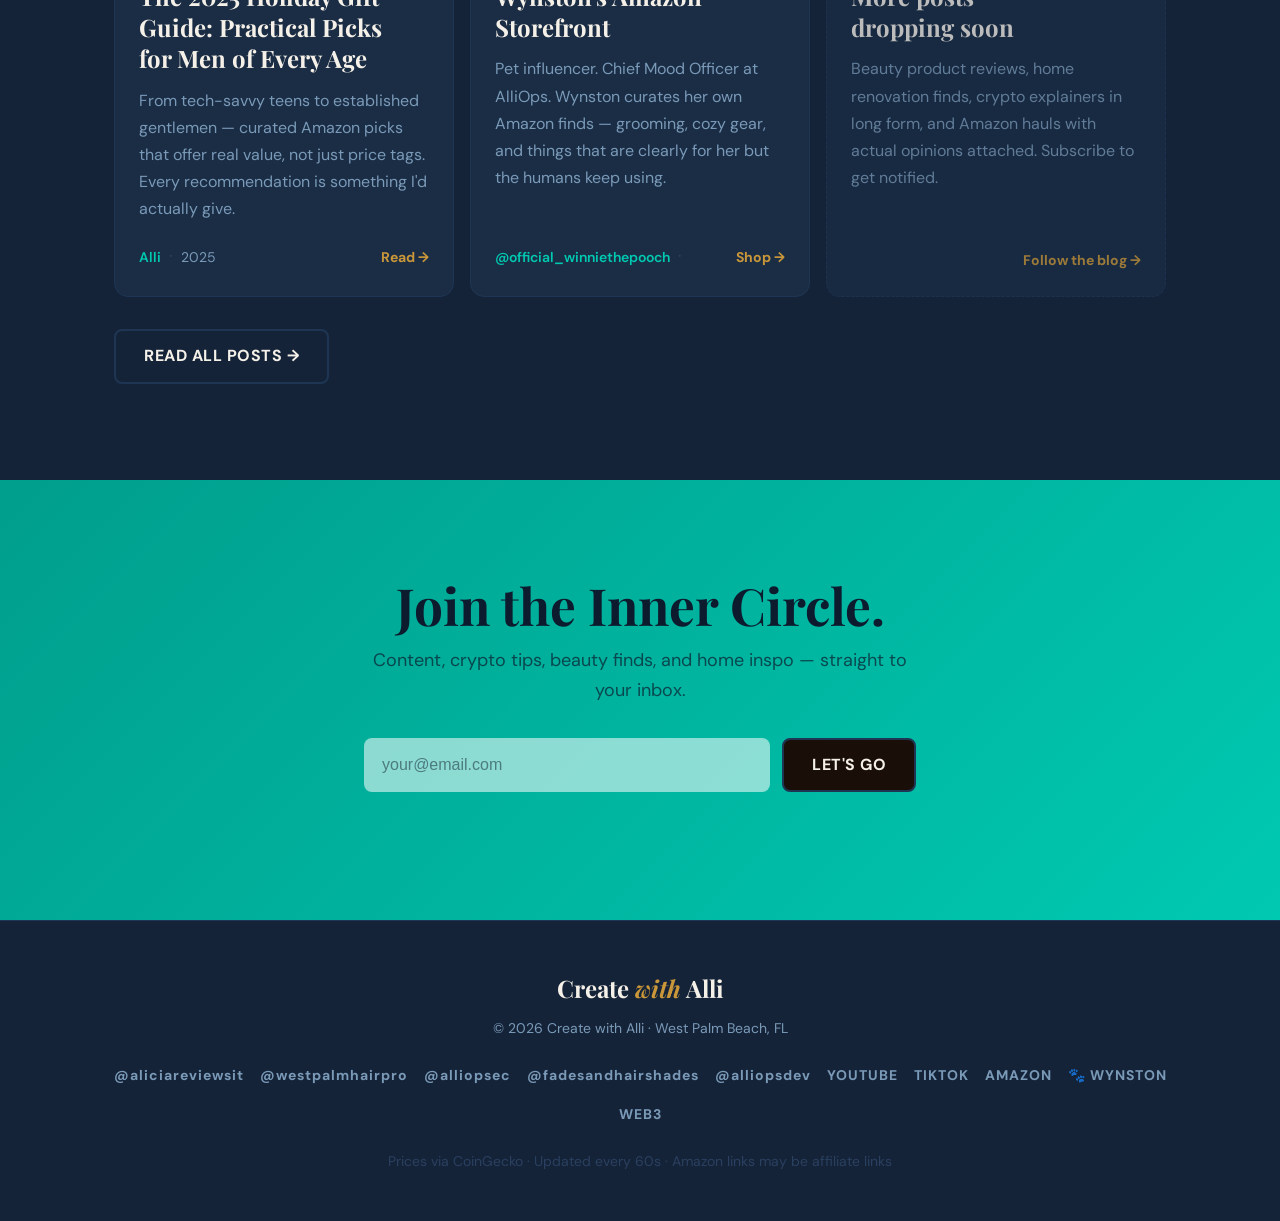
==== commit 5ba9a0ee: "feat: Alli chatbot + affiliate tags + YouTube @AlliOpsDev - Alli chatbot (no API, rule-based, 30+ kn" ====
--- a/index.html
+++ b/index.html
@@ -4,7 +4,7 @@
   <meta charset="UTF-8" />
   <meta name="viewport" content="width=device-width, initial-scale=1.0" />
   <title>Create with Alli — Life Lived Out Loud & On-Chain</title>
-  <meta name="description" content="Hair colorist, Web3 educator, Amazon influencer. Florida girl building brands, teaching crypto in plain English, and sharing beauty, home, and everything in between." />
+  <meta name="description" content="Hair colorist, crypto educator, Amazon influencer. Florida girl teaching crypto in plain English, sharing beauty, home, and everything in between." />
   <meta name="keywords" content="createwithalli, alli, web3, crypto, amazon influencer, hair colorist, beauty, base chain, blockchain, content creator" />
   <meta property="og:title" content="Create with Alli" />
   <meta property="og:description" content="Life Lived Out Loud & On-Chain." />
@@ -14,6 +14,7 @@
   <link rel="preconnect" href="https://fonts.gstatic.com" crossorigin />
   <link href="https://fonts.googleapis.com/css2?family=Playfair+Display:ital,wght@0,700;1,400&family=DM+Sans:wght@300;400;500;600&display=swap" rel="stylesheet" />
 
+  <link rel="canonical" href="https://createwithalli.com" />
   <link rel="stylesheet" href="style.css" />
 </head>
 <body>
@@ -232,23 +233,23 @@
           <span class="pick-badge pick-badge--red">VIRAL PICK</span>
           <div class="pick-title" id="pick1Title">Loading trending picks…</div>
           <div class="pick-desc" id="pick1Desc">Fetching from Amazon trend radar</div>
-          <a class="pick-btn" id="pick1Link" href="https://www.amazon.com/shop/createwithalli" target="_blank" rel="noopener">Shop Now</a>
+          <a class="pick-btn" id="pick1Link" href="https://www.amazon.com/shop/createwithalli?tag=alicialindsle-20" target="_blank" rel="noopener">Shop Now</a>
         </div>
         <div class="pick-card">
           <span class="pick-badge pick-badge--blue">BEST SELLER</span>
           <div class="pick-title" id="pick2Title">Loading trending picks…</div>
           <div class="pick-desc" id="pick2Desc">Fetching from Amazon trend radar</div>
-          <a class="pick-btn" id="pick2Link" href="https://www.amazon.com/shop/createwithalli" target="_blank" rel="noopener">Shop Now</a>
+          <a class="pick-btn" id="pick2Link" href="https://www.amazon.com/shop/createwithalli?tag=alicialindsle-20" target="_blank" rel="noopener">Shop Now</a>
         </div>
         <div class="pick-card">
           <span class="pick-badge pick-badge--gold">ALLI'S FAVE</span>
           <div class="pick-title" id="pick3Title">Loading trending picks…</div>
           <div class="pick-desc" id="pick3Desc">Fetching from Amazon trend radar</div>
-          <a class="pick-btn" id="pick3Link" href="https://www.amazon.com/shop/createwithalli" target="_blank" rel="noopener">Shop Now</a>
-        </div>
-      </div>
-
-      <a href="https://www.amazon.com/shop/createwithalli" target="_blank" rel="noopener" class="btn btn--amazon mt-section">VISIT MY STOREFRONT →</a>
+          <a class="pick-btn" id="pick3Link" href="https://www.amazon.com/shop/createwithalli?tag=alicialindsle-20" target="_blank" rel="noopener">Shop Now</a>
+        </div>
+      </div>
+
+      <a href="https://www.amazon.com/shop/createwithalli?tag=alicialindsle-20" target="_blank" rel="noopener" class="btn btn--amazon mt-section">VISIT MY STOREFRONT →</a>
     </div>
   </section>
 
@@ -360,7 +361,7 @@
             <span class="blog-arrow">Read →</span>
           </div>
         </a>
-        <a href="https://www.amazon.com/shop/doodlechronicles" target="_blank" rel="noopener" class="blog-card blog-card--winnie">
+        <a href="https://www.amazon.com/shop/doodlechronicles?tag=alicialindsle-20" target="_blank" rel="noopener" class="blog-card blog-card--winnie">
           <div class="blog-tag blog-tag--gold">Wynston's Picks</div>
           <h3 class="blog-title">Wynston's Amazon Storefront</h3>
           <p class="blog-excerpt">Pet influencer. Chief Mood Officer at AlliOps. Wynston curates her own Amazon finds — grooming, cozy gear, and things that are clearly for her but the humans keep using.</p>
@@ -411,8 +412,9 @@
       <a href="https://www.instagram.com/alliopsec" target="_blank" rel="noopener">@alliopsec</a>
       <a href="https://www.tiktok.com/@fadesandhairshades" target="_blank" rel="noopener">@fadesandhairshades</a>
       <a href="https://www.tiktok.com/@alliopsdev" target="_blank" rel="noopener">@alliopsdev</a>
+      <a href="https://www.youtube.com/@AlliOpsDev" target="_blank" rel="noopener">YOUTUBE</a>
       <a href="https://www.tiktok.com/@alliopsdev" target="_blank" rel="noopener">TIKTOK</a>
-      <a href="https://www.amazon.com/shop/createwithalli" target="_blank" rel="noopener">AMAZON</a>
+      <a href="https://www.amazon.com/shop/createwithalli?tag=alicialindsle-20" target="_blank" rel="noopener">AMAZON</a>
       <a href="https://www.instagram.com/official_winniethepooch" target="_blank" rel="noopener">🐾 WYNSTON</a>
       <a href="pages/web3.html">WEB3</a>
     </nav>
@@ -421,5 +423,6 @@
 </footer>
 
 <script src="app.js"></script>
+<script src="allibot.js"></script>
 </body>
 </html>
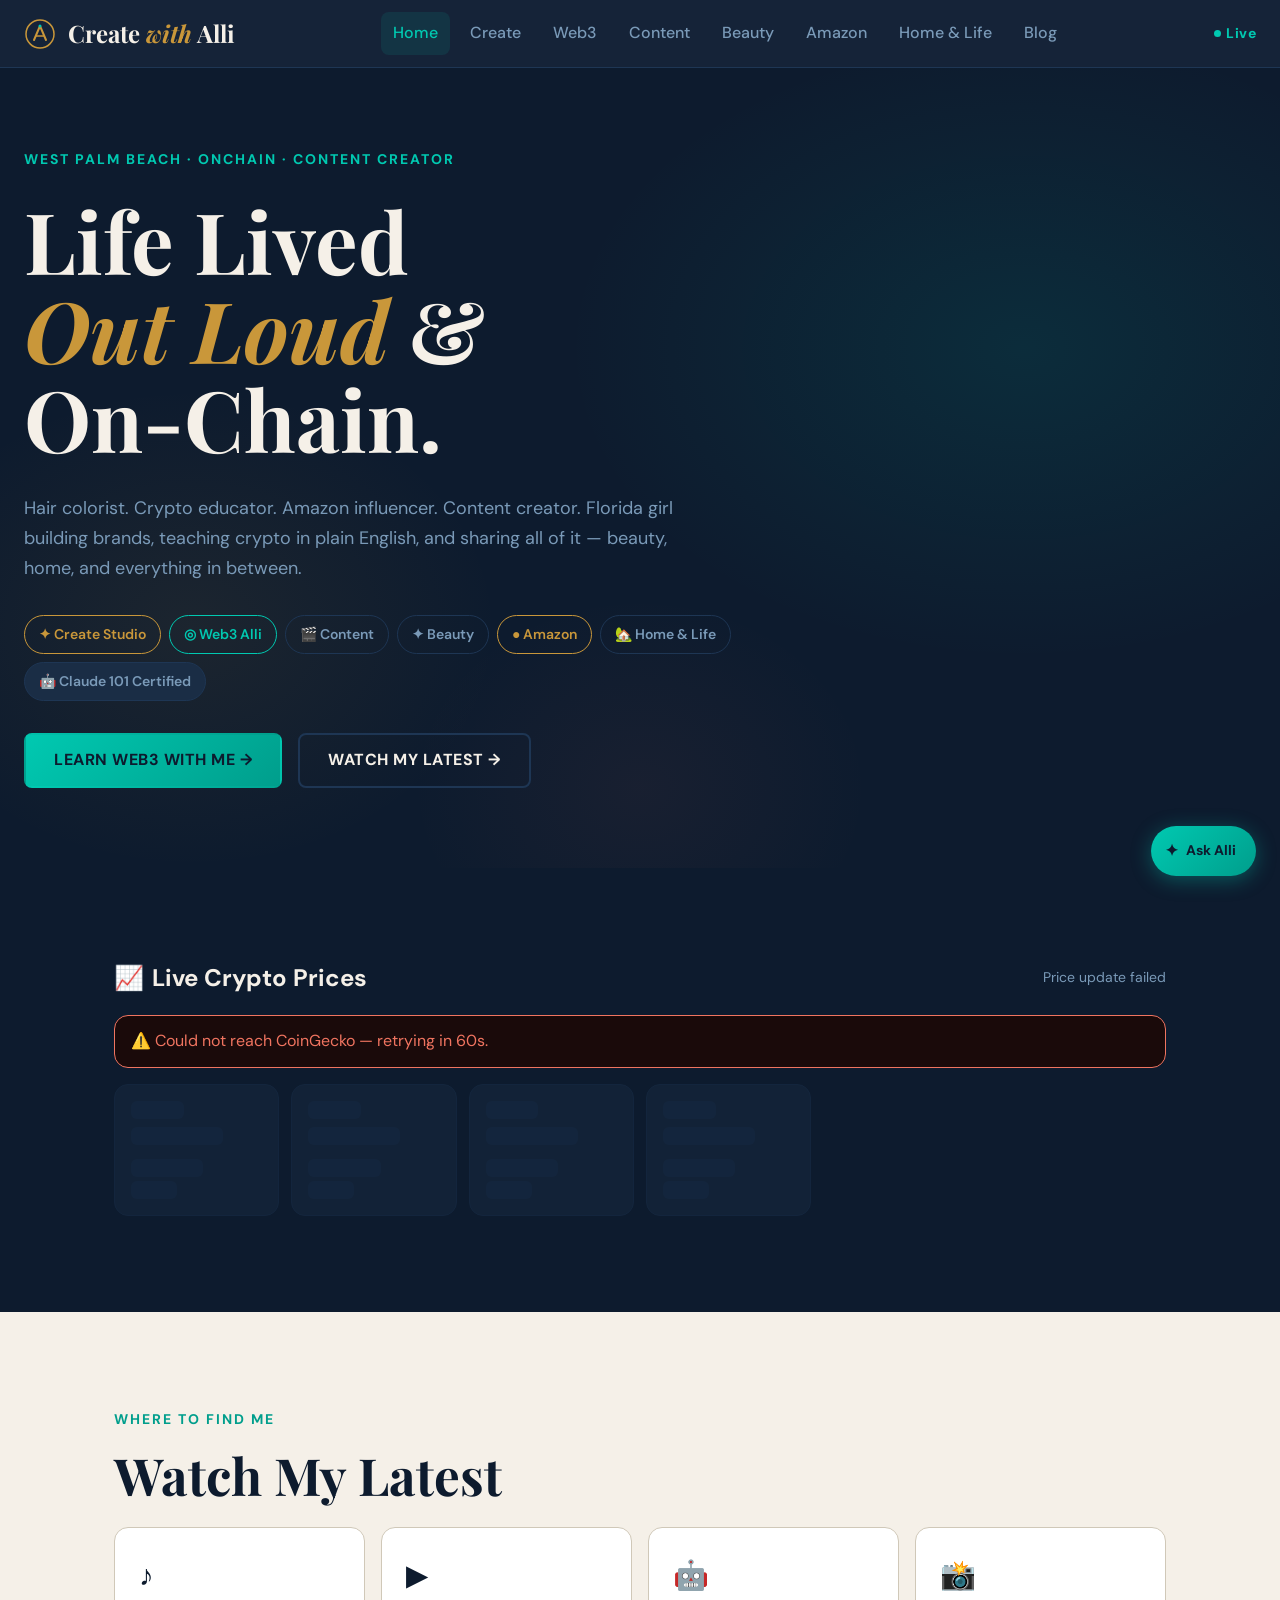
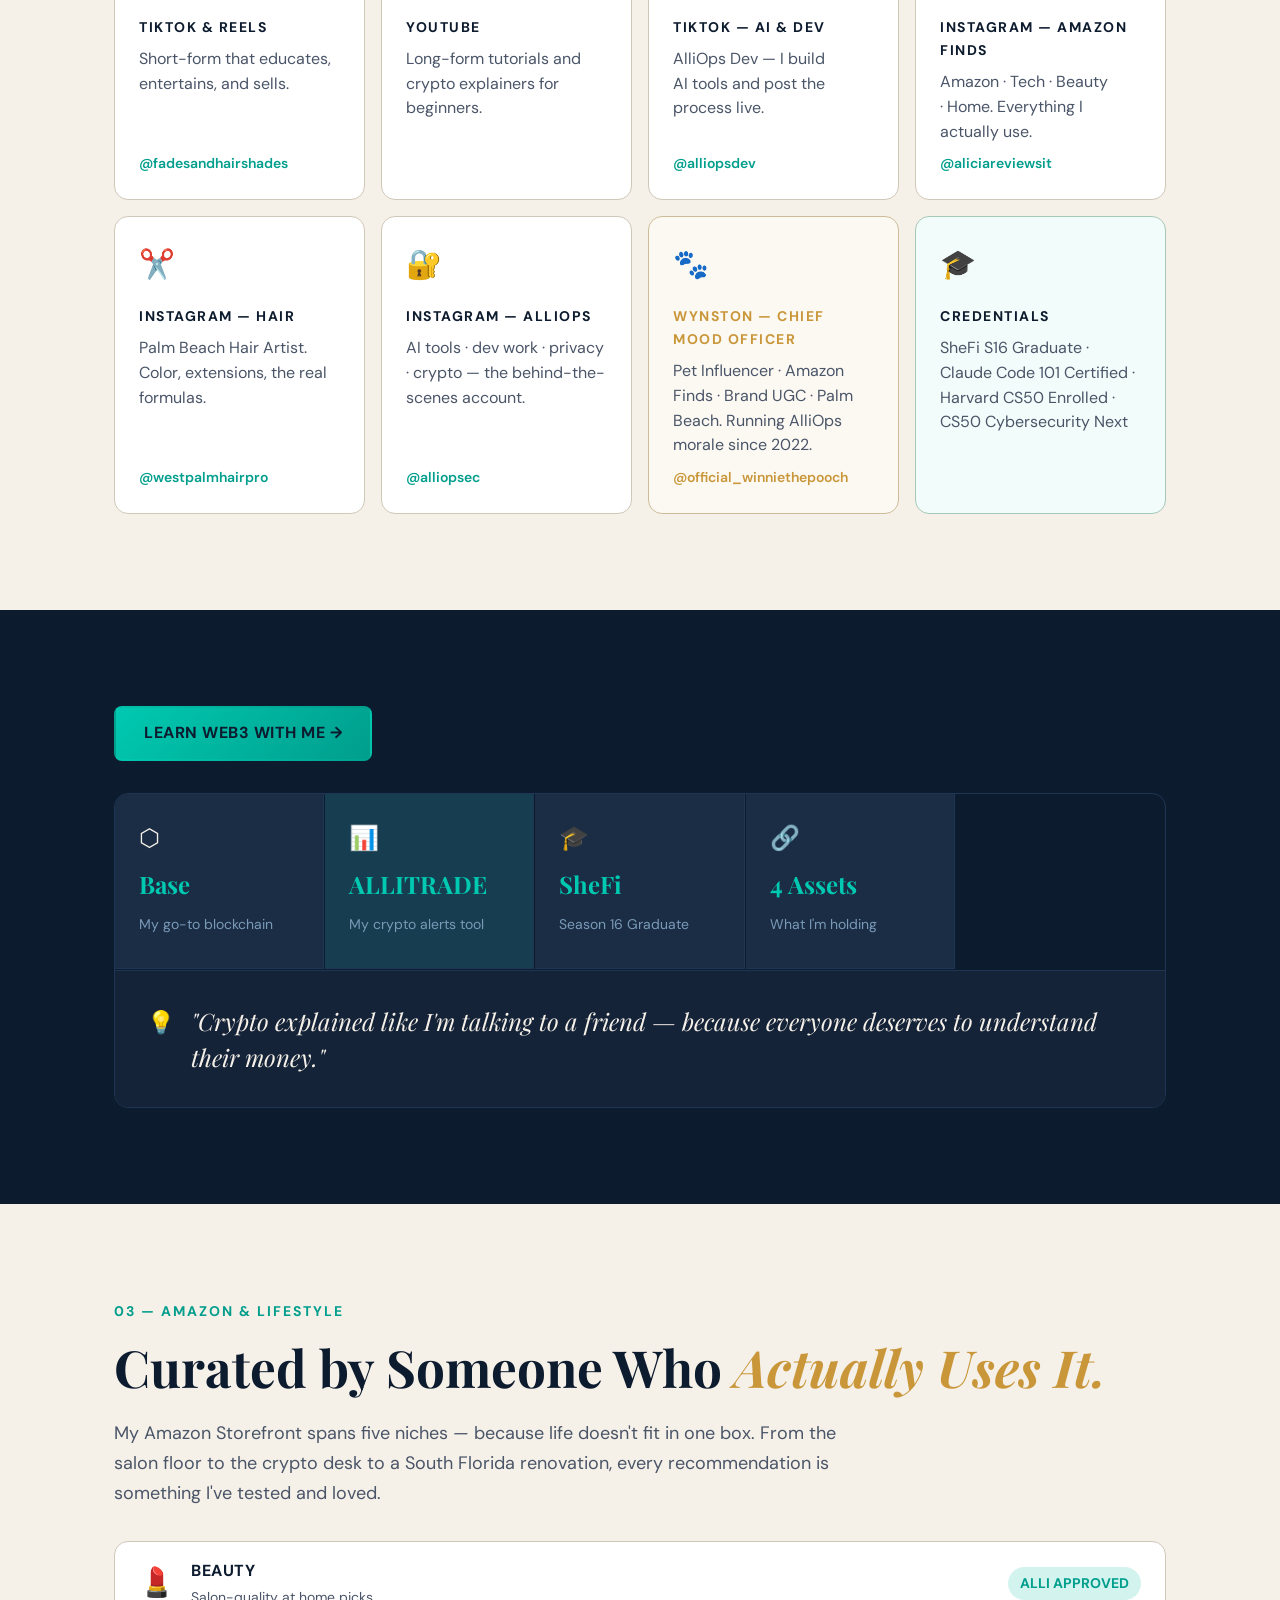
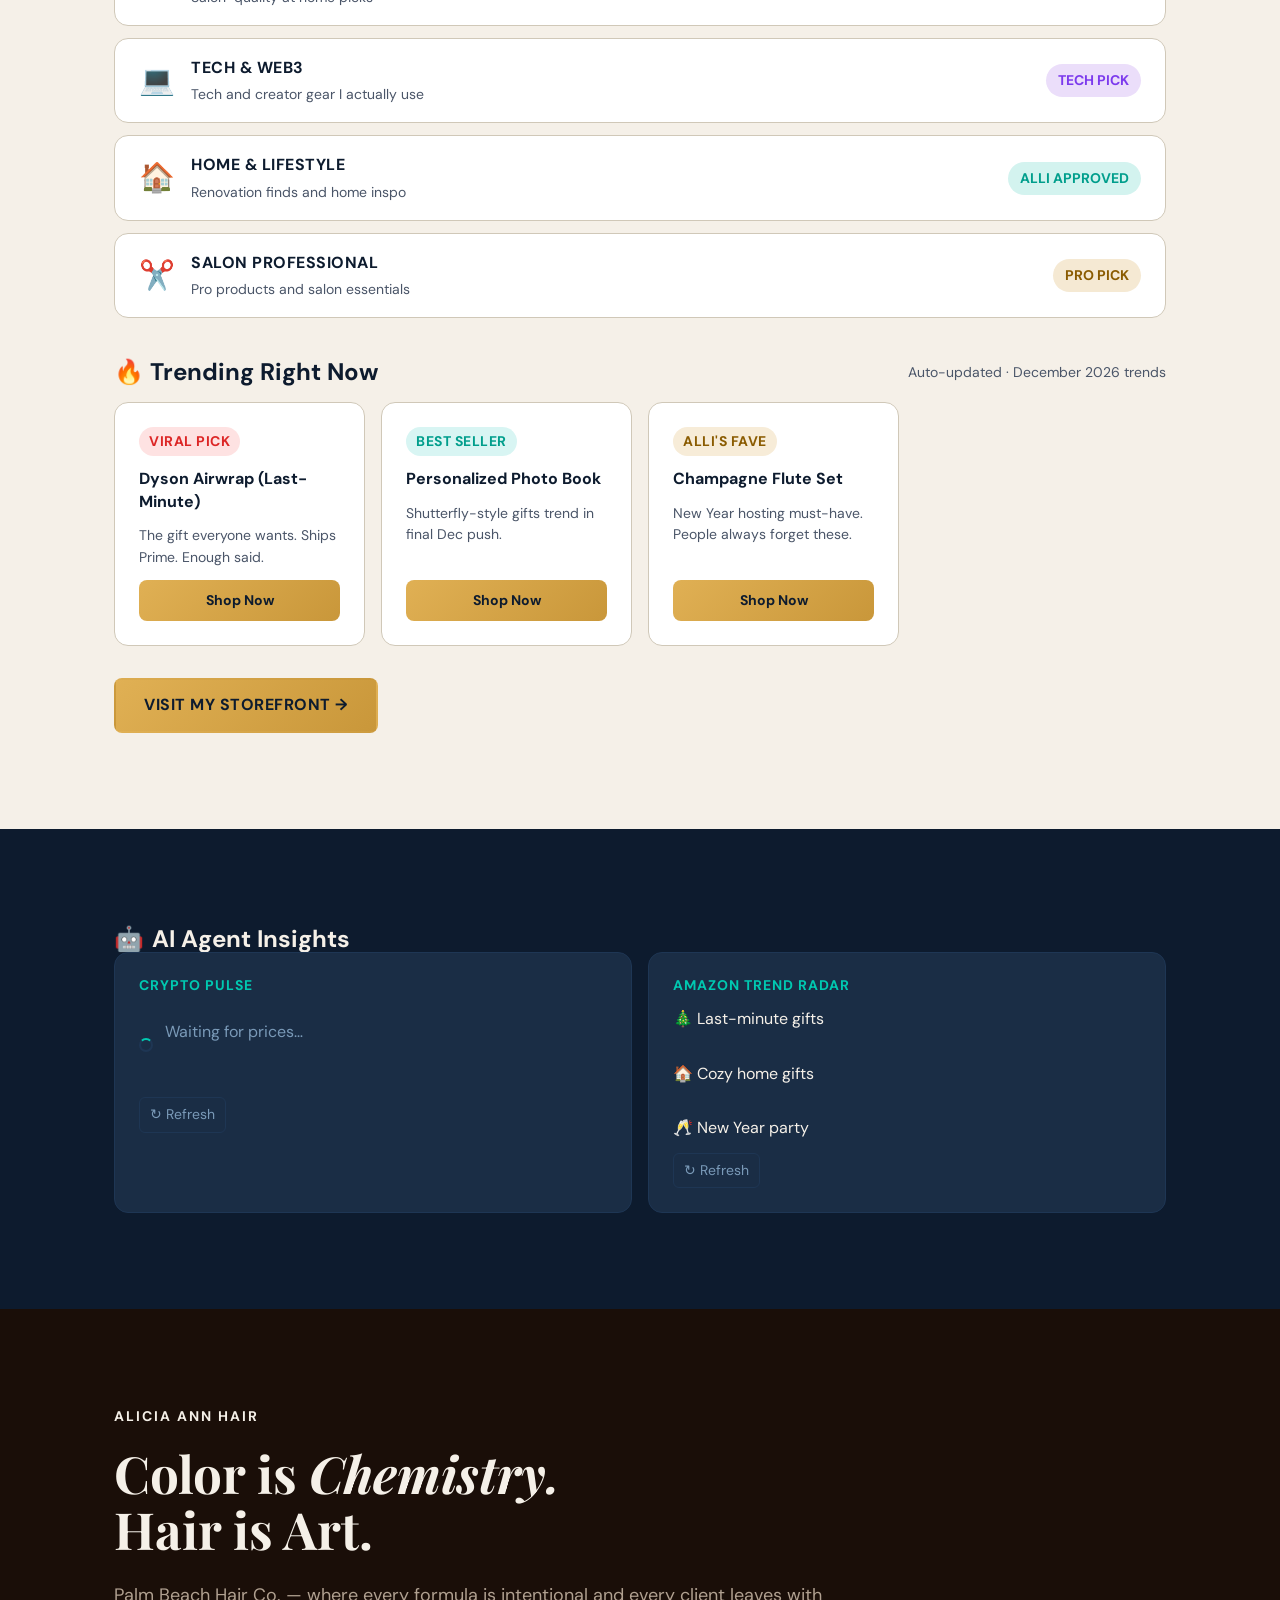
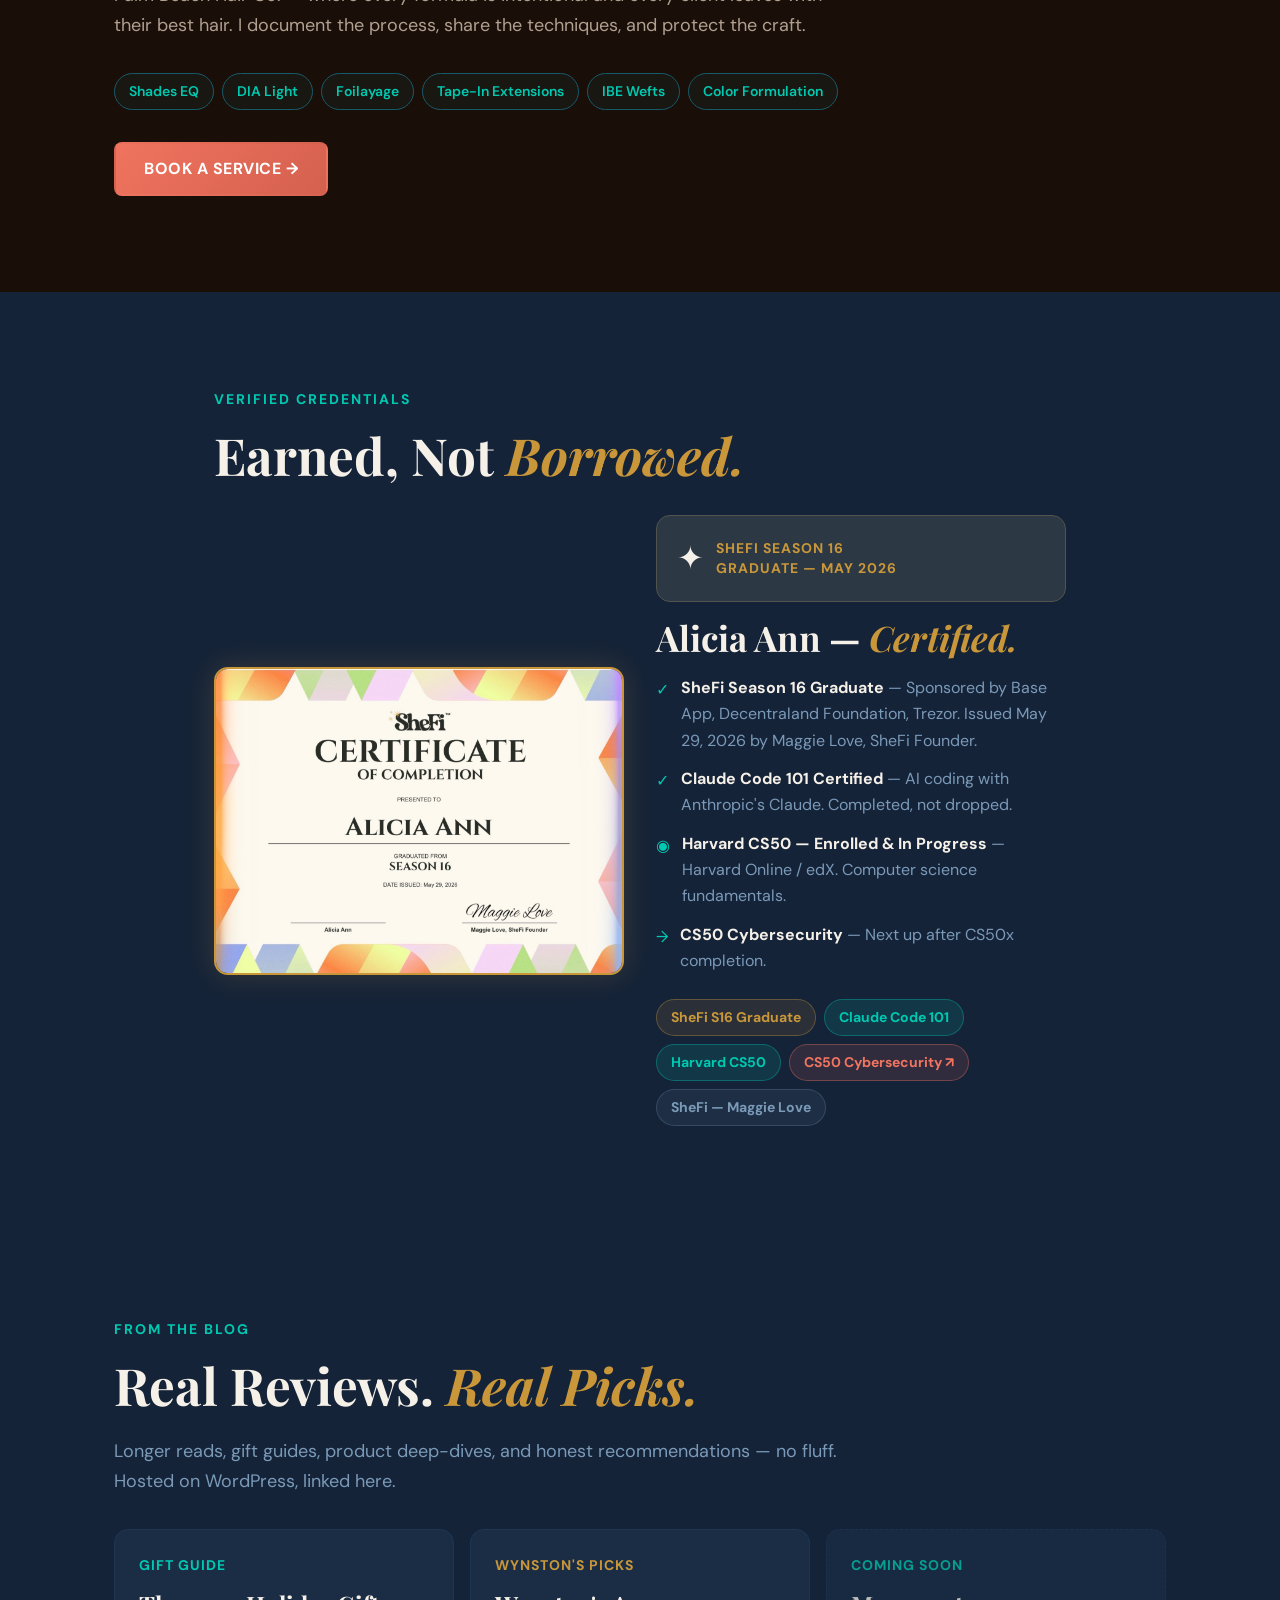
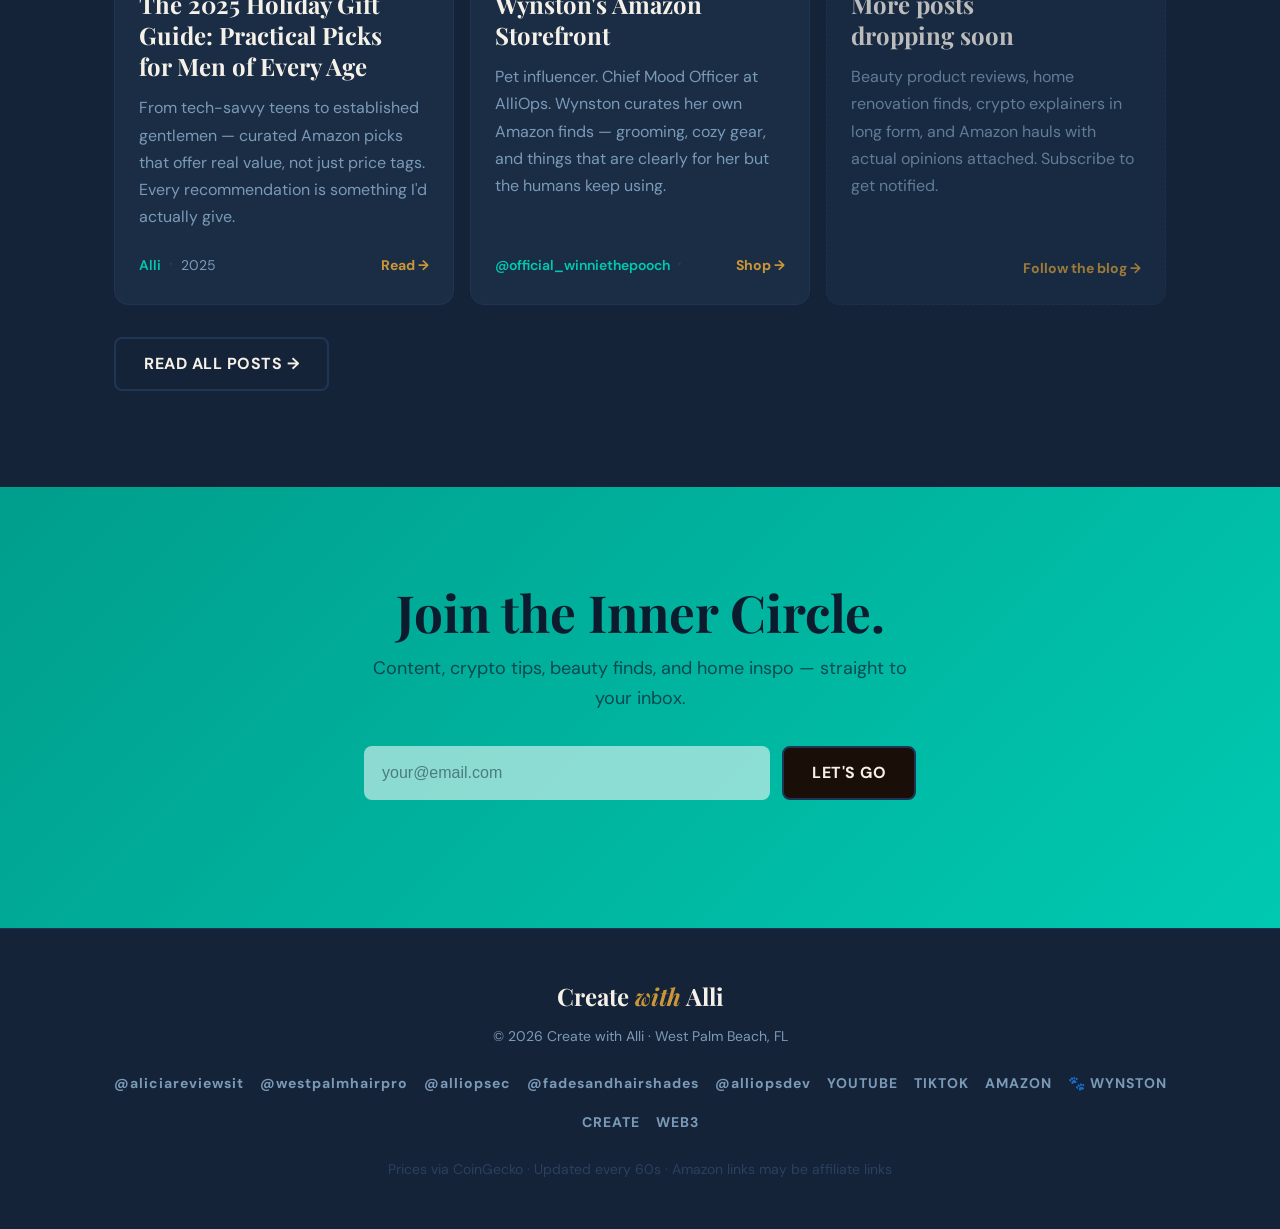
==== commit d1a1f307: "Wire Create Studio into homepage nav, pill, and footer" ====
--- a/index.html
+++ b/index.html
@@ -33,6 +33,7 @@
 
   <nav class="site-nav" id="siteNav" aria-label="Main navigation">
     <a href="index.html" class="nav-link active">Home</a>
+    <a href="pages/create.html" class="nav-link">Create</a>
     <a href="pages/web3.html" class="nav-link">Web3</a>
     <a href="pages/content.html" class="nav-link">Content</a>
     <a href="pages/beauty.html" class="nav-link">Beauty</a>
@@ -59,6 +60,7 @@
       <h1 class="hero-title">Life Lived<br><em>Out Loud</em> &amp;<br>On-Chain.</h1>
       <p class="hero-bio">Hair colorist. Crypto educator. Amazon influencer. Content creator. Florida girl building brands, teaching crypto in plain English, and sharing all of it — beauty, home, and everything in between.</p>
       <div class="hero-pills">
+        <a href="pages/create.html" class="pill pill--gold">✦ Create Studio</a>
         <a href="pages/web3.html" class="pill pill--teal">◎ Web3 Alli</a>
         <a href="pages/content.html" class="pill pill--outline">🎬 Content</a>
         <a href="pages/beauty.html" class="pill pill--outline">✦ Beauty</a>
@@ -416,6 +418,7 @@
       <a href="https://www.tiktok.com/@alliopsdev" target="_blank" rel="noopener">TIKTOK</a>
       <a href="https://www.amazon.com/shop/createwithalli?tag=alicialindsle-20" target="_blank" rel="noopener">AMAZON</a>
       <a href="https://www.instagram.com/official_winniethepooch" target="_blank" rel="noopener">🐾 WYNSTON</a>
+      <a href="pages/create.html">CREATE</a>
       <a href="pages/web3.html">WEB3</a>
     </nav>
     <p class="footer-legal">Prices via CoinGecko · Updated every 60s · Amazon links may be affiliate links</p>
